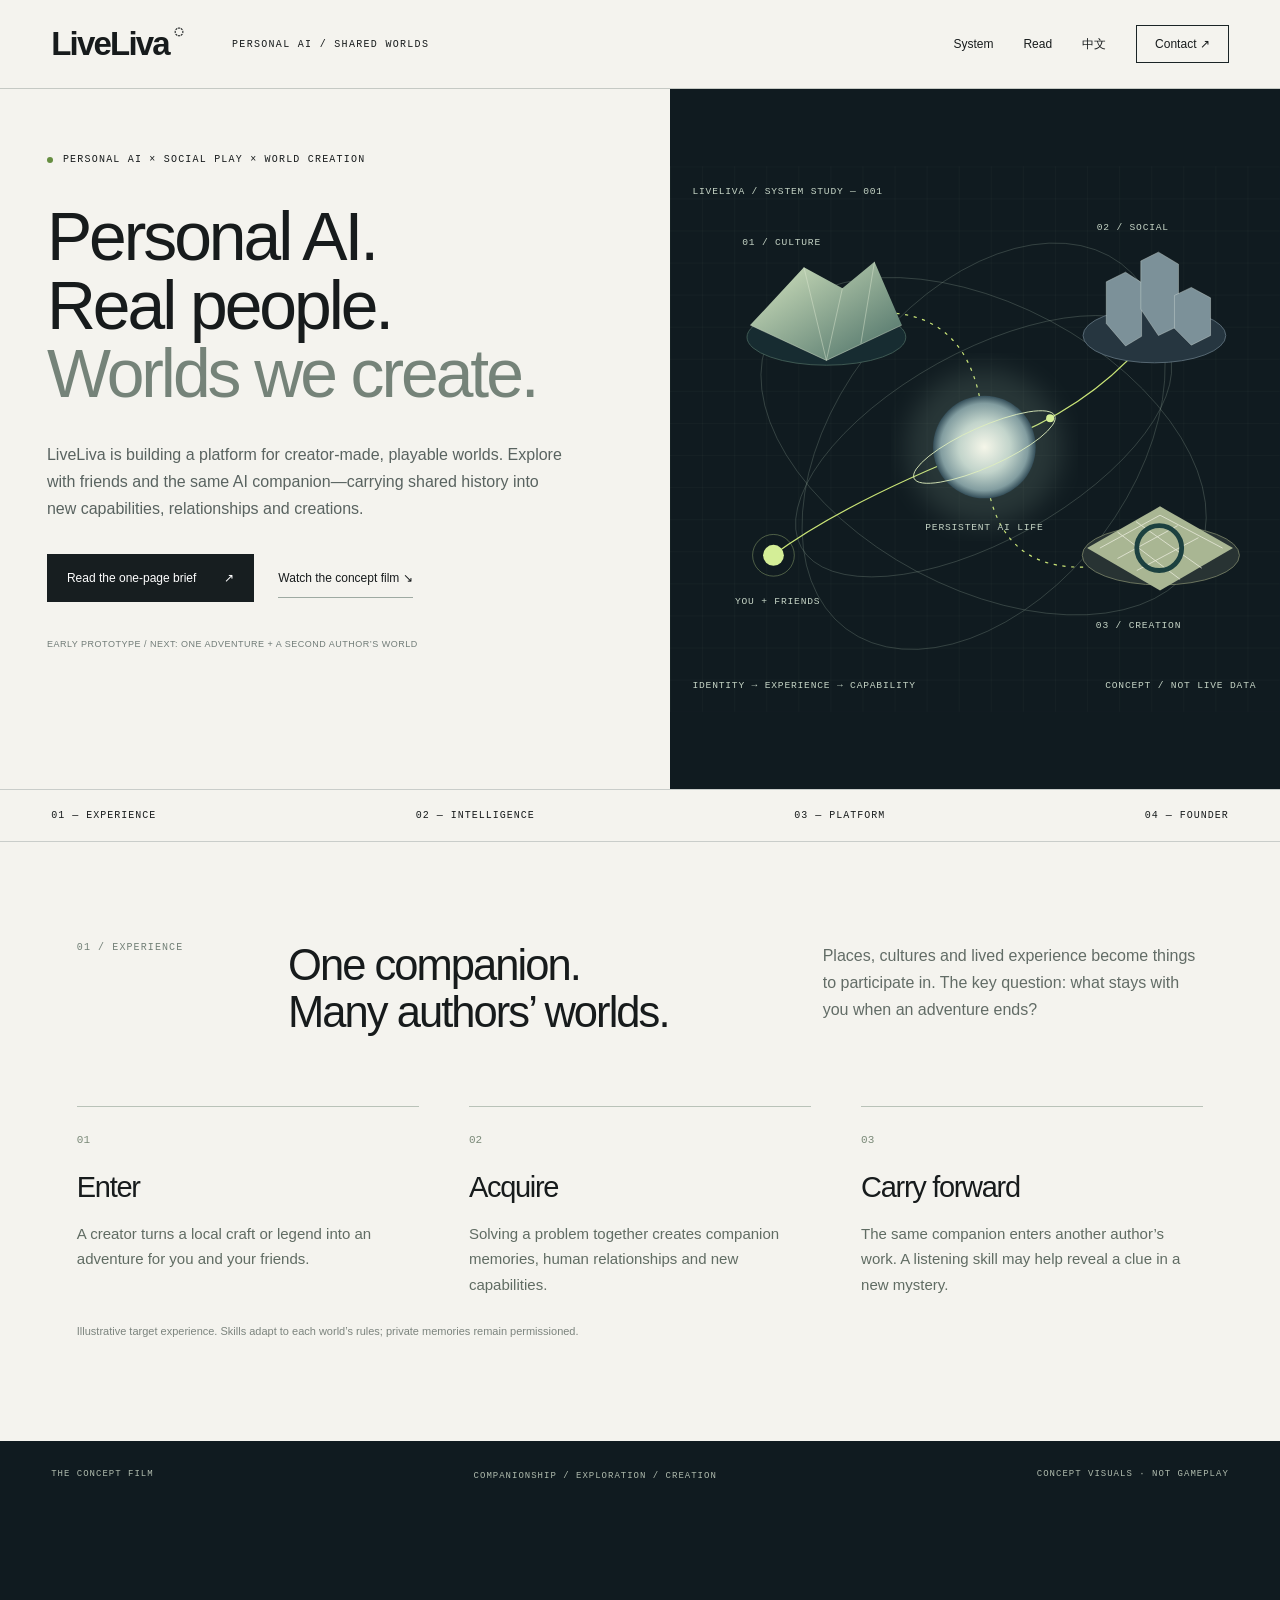
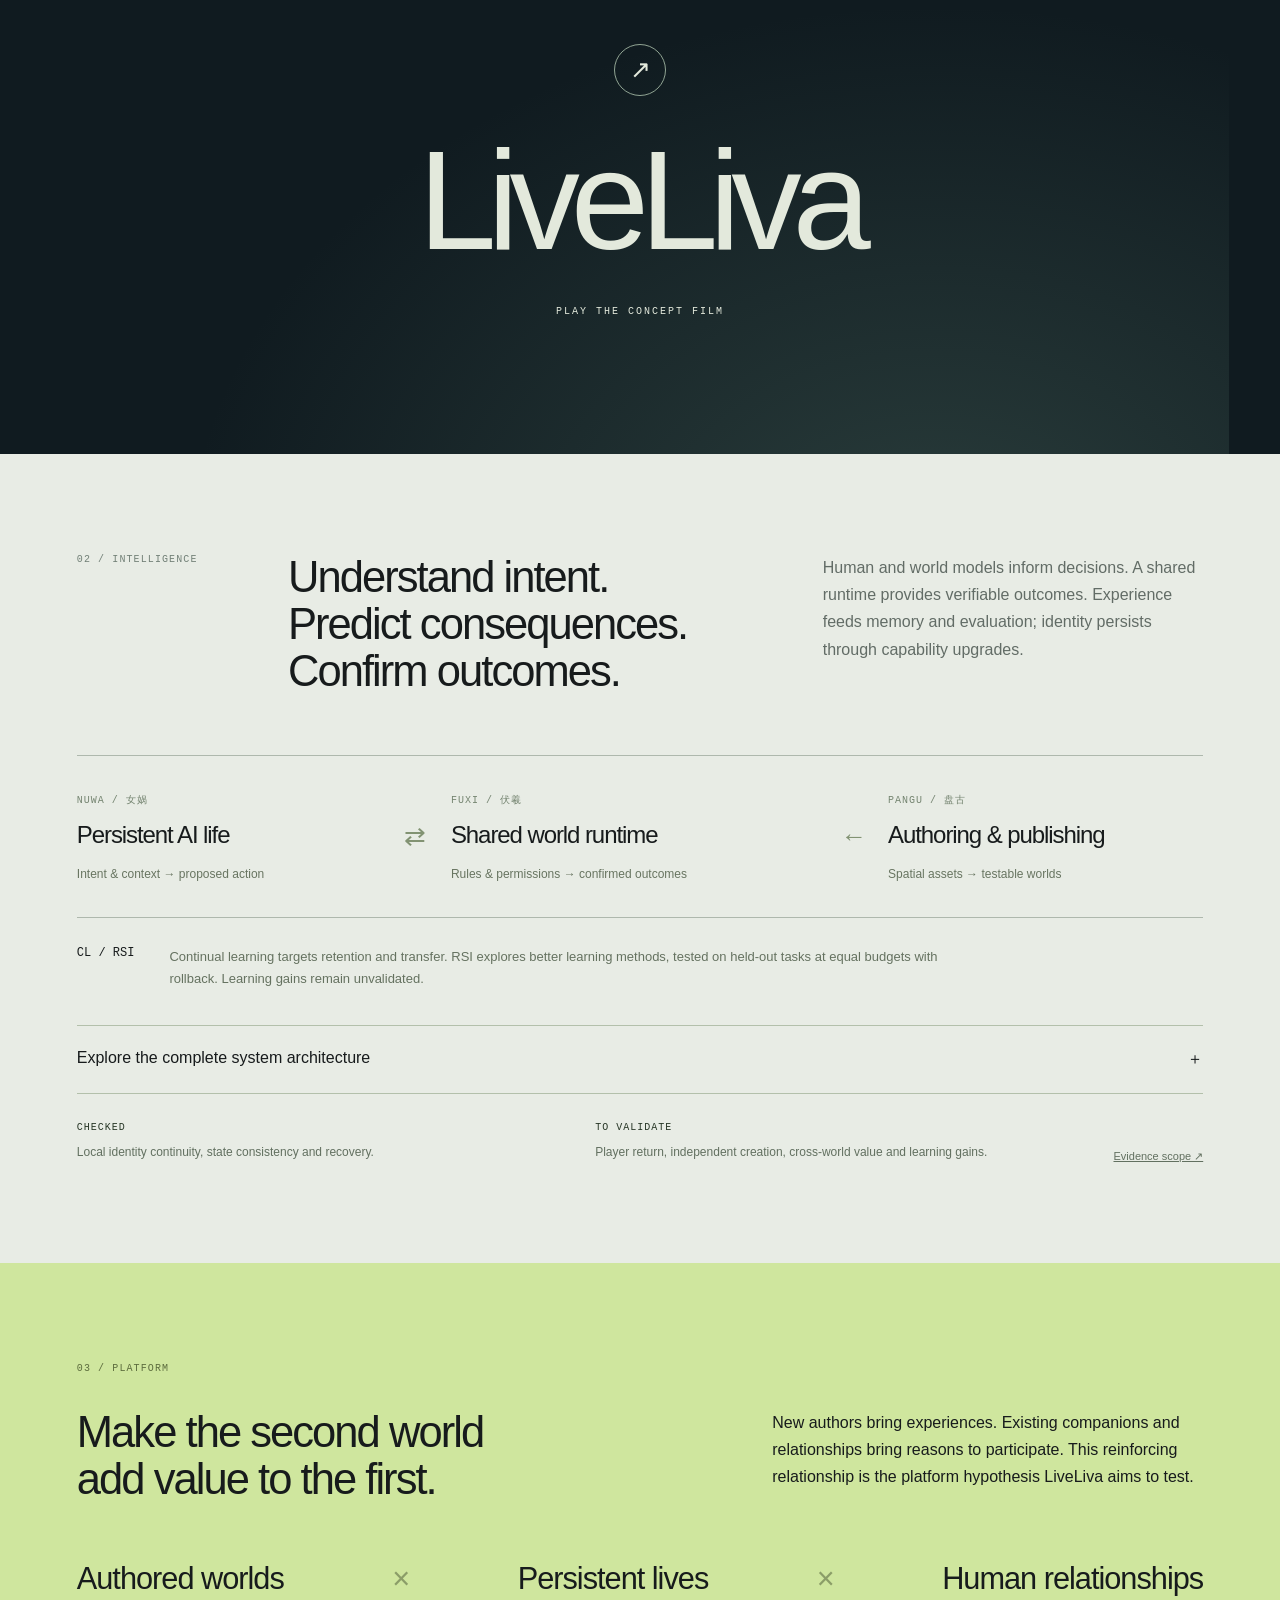
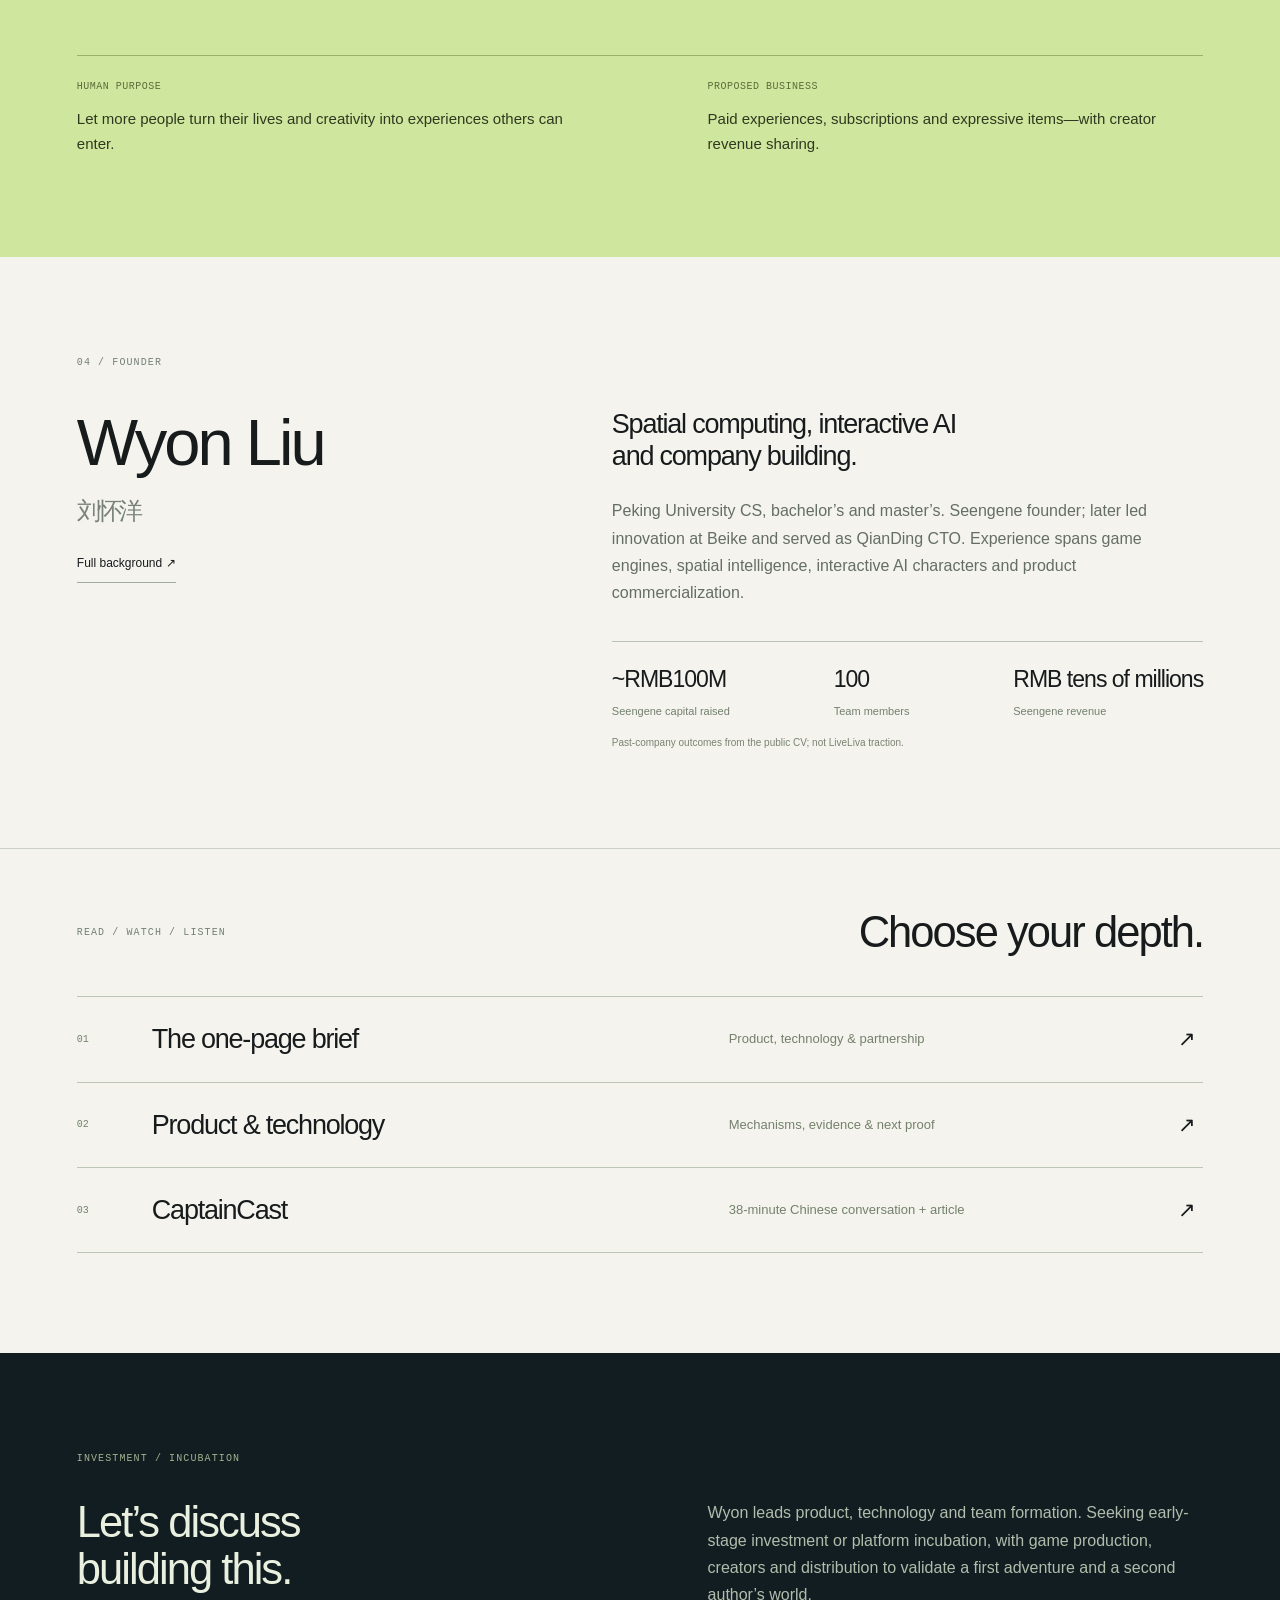
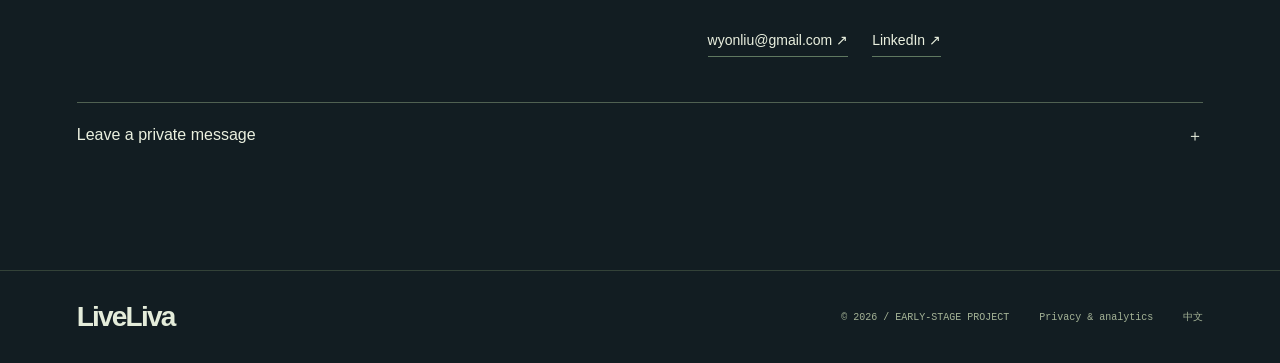
==== index.html @ 7c911f8c "Launch bilingual LiveLiva website with private contact and analytics integration" ====
<!doctype html><html lang="en"><head><meta charset="utf-8"><meta name="viewport" content="width=device-width,initial-scale=1"><meta name="theme-color" content="#102924"><title>LiveLiva — Personal AI. Shared worlds.</title><meta name="description" content="LiveLiva is building a platform where places, cultures and everyday lives become creator-made worlds. Explore with real friends and an AI companion that grows through shared experience."><meta property="og:title" content="LiveLiva — A world to enter. A life to carry forward."><meta property="og:description" content="LiveLiva is building a platform where places, cultures and everyday lives become creator-made worlds. Explore with real friends and an AI companion that grows through shared experience."><meta property="og:image" content="https://wyonliu.github.io/LiveLiva/assets/lives.png"><meta property="og:url" content="https://wyonliu.github.io/LiveLiva/"><meta property="og:type" content="website"><meta name="twitter:card" content="summary_large_image"><link rel="icon" href="assets/favicon.svg"><link rel="stylesheet" href="style.css"><link rel="alternate" hreflang="en" href="https://wyonliu.github.io/LiveLiva/"><link rel="alternate" hreflang="zh-CN" href="https://wyonliu.github.io/LiveLiva/zh.html"><link rel="stylesheet" href="editorial.css"></head><body class="edition en"><a class="skip" href="#product">Skip to content</a><header class="masthead"><a href="index.html" class="mark">LiveLiva<span>◌</span></a><span class="navdescriptor">PERSONAL AI / SHARED WORLDS</span><nav><a href="#system">System</a><a href="#resources">Read</a><a href="zh.html">中文</a><a class="contact-nav" href="#connect">Contact ↗</a></nav></header><main>
<section class="opening" id="product"><div class="opening-copy"><div class="overline"><span class="status-dot"></span>PERSONAL AI × SOCIAL PLAY × WORLD CREATION</div><h1>Personal AI.<br>Real people.<br><em>Worlds we create.</em></h1><p class="opening-description">LiveLiva is building a platform for creator-made, playable worlds. Explore with friends and the same AI companion—carrying shared history into new capabilities, relationships and creations.</p><div class="opening-actions"><a class="action dark" href="brief/LiveLiva_One_Page_EN.html">Read the one-page brief <span>↗</span></a><a class="plain" href="#film">Watch the concept film <span>↘</span></a></div><p class="stage">EARLY PROTOTYPE / NEXT: ONE ADVENTURE + A SECOND AUTHOR’S WORLD</p></div><div class="system-art"><svg viewBox="0 0 760 680" xmlns="http://www.w3.org/2000/svg" aria-labelledby="scene-title" role="img"><title id="scene-title">Concept: one persistent AI life across authored worlds</title><defs><radialGradient id="planet"><stop stop-color="#f5f6e9"/><stop offset=".5" stop-color="#c2d4cb"/><stop offset=".85" stop-color="#829da0"/><stop offset="1" stop-color="#344e59"/></radialGradient><linearGradient id="terrain" x2="1" y2="1"><stop stop-color="#d7e7c2"/><stop offset="1" stop-color="#476c64"/></linearGradient><pattern id="grid" width="40" height="40" patternUnits="userSpaceOnUse"><path d="M40 0H0V40" fill="none" stroke="#728a7b" stroke-opacity=".12"/></pattern><filter id="glow"><feGaussianBlur stdDeviation="16"/></filter></defs><rect width="760" height="680" fill="#101b20"/><rect width="760" height="680" fill="url(#grid)"/><g fill="none" stroke="#889a8d" stroke-opacity=".35"><ellipse cx="391" cy="349" rx="260" ry="118" transform="rotate(-29 391 349)"/><ellipse cx="391" cy="349" rx="300" ry="177" transform="rotate(28 391 349)"/><ellipse cx="391" cy="349" rx="185" ry="285" transform="rotate(37 391 349)"/></g><g stroke="#c9e476" fill="none" stroke-width="1.5"><path stroke-dasharray="4 7" d="M195 192Q390 142 392 350T620 477"/><path d="M127 486Q217 419 392 350Q530 302 606 201"/></g><g class="world world-a"><ellipse cx="195" cy="213" rx="99" ry="35" fill="#172c31" stroke="#49665d"/><path d="M100 198L167 126 215 152 255 119 289 198 195 242Z" fill="url(#terrain)"/><path d="M100 198L195 242 289 198M167 126L195 242 215 152M255 119L238 221" fill="none" stroke="#e1ead3" stroke-opacity=".55"/><text x="90" y="98">01 / CULTURE</text></g><g class="world world-b"><ellipse cx="604" cy="211" rx="89" ry="34" fill="#263640" stroke="#657782"/><g fill="#7c9199" stroke="#d3dfd9" stroke-width=".5"><path d="M544 196V144L568 132 588 145V212L568 224Z"/><path d="M587 178V118L609 107 634 122V199L609 211Z"/><path d="M629 202V161L650 151 674 164V211L650 223Z"/></g><text x="532" y="80">02 / SOCIAL</text></g><g class="world world-c"><ellipse cx="612" cy="485" rx="98" ry="37" fill="#283333" stroke="#7c856a"/><path d="M520 476L611 424 702 476 611 529Z" fill="#a9b693"/><path d="M536 476L611 435 689 476M558 489L633 448M582 504L659 463M558 456L636 515M581 443L663 501" fill="none" stroke="#e9eadb"/><circle cx="610" cy="476" r="28" fill="none" stroke="#1c4140" stroke-width="6"/><text x="531" y="576">03 / CREATION</text></g><g><circle cx="392" cy="350" r="97" fill="#badbc4" opacity=".14" filter="url(#glow)"/><circle cx="392" cy="350" r="64" fill="url(#planet)"/><ellipse cx="392" cy="350" rx="96" ry="25" transform="rotate(-24 392 350)" fill="none" stroke="#dfefbd"/><circle cx="474" cy="314" r="5" fill="#d4ee97"/><circle cx="129" cy="485" r="13" fill="#d4ee97"/><circle cx="129" cy="485" r="26" fill="none" stroke="#d4ee97" stroke-opacity=".4"/><text x="392" y="454" text-anchor="middle" fill="#f1f0e8">PERSISTENT AI LIFE</text><text x="81" y="546">YOU + FRIENDS</text></g><g fill="#9eaea7" font-family="monospace" font-size="10"><text x="28" y="35">LIVELIVA / SYSTEM STUDY — 001</text><text x="28" y="650">IDENTITY → EXPERIENCE → CAPABILITY</text><text x="731" y="650" text-anchor="end">CONCEPT / NOT LIVE DATA</text></g></svg></div></section>
<div class="index-strip"><span>01 — EXPERIENCE</span><span>02 — INTELLIGENCE</span><span>03 — PLATFORM</span><span>04 — FOUNDER</span></div>
<section class="experience-section section-new"><div class="section-top"><span class="section-id">01 / EXPERIENCE</span><h2>One companion.<br>Many authors’ worlds.</h2><p>Places, cultures and lived experience become things to participate in. The key question: what stays with you when an adventure ends?</p></div><div class="experience-track"><article><b>01</b><h3>Enter</h3><p>A creator turns a local craft or legend into an adventure for you and your friends.</p></article><article><b>02</b><h3>Acquire</h3><p>Solving a problem together creates companion memories, human relationships and new capabilities.</p></article><article><b>03</b><h3>Carry forward</h3><p>The same companion enters another author’s work. A listening skill may help reveal a clue in a new mystery.</p></article></div><p class="caption-note">Illustrative target experience. Skills adapt to each world’s rules; private memories remain permissioned.</p></section>
<section class="film-new" id="film"><div class="film-head"><span>THE CONCEPT FILM</span><p>COMPANIONSHIP / EXPLORATION / CREATION</p><span>CONCEPT VISUALS · NOT GAMEPLAY</span></div><div class="film-player"><video controls playsinline preload="none" aria-label="LiveLiva concept film"><source src="https://wyonliu.github.io/CaptainCast/liveliva/assets/video/liveliva-concept-v7-web.mp4" type="video/mp4"></video><button class="film-launch" type="button"><span class="play-icon">↗</span><strong>LiveLiva</strong><span>PLAY THE CONCEPT FILM</span></button></div></section>
<section class="section-new system-section" id="system"><div class="section-top"><span class="section-id">02 / INTELLIGENCE</span><h2>Understand intent.<br>Predict consequences.<br>Confirm outcomes.</h2><p>Human and world models inform decisions. A shared runtime provides verifiable outcomes. Experience feeds memory and evaluation; identity persists through capability upgrades.</p></div><div class="mechanism"><div><span>NUWA / 女娲</span><h3>Persistent AI life</h3><p>Intent & context → proposed action</p></div><i>⇄</i><div><span>FUXI / 伏羲</span><h3>Shared world runtime</h3><p>Rules & permissions → confirmed outcomes</p></div><i>←</i><div><span>PANGU / 盘古</span><h3>Authoring & publishing</h3><p>Spatial assets → testable worlds</p></div></div><div class="research-line"><strong>CL / RSI</strong><p>Continual learning targets retention and transfer. RSI explores better learning methods, tested on held-out tasks at equal budgets with rollback. Learning gains remain unvalidated.</p></div><details class="figure-details"><summary>Explore the complete system architecture <span>＋</span></summary><a href="brief/LiveLiva_Architecture_EN.svg"><img loading="lazy" width="1200" height="780" src="brief/LiveLiva_Architecture_EN.svg" alt="People, persistent AI lives, shared worlds and creators"/></a></details><div class="evidence-bar"><p><b>CHECKED</b>Local identity continuity, state consistency and recovery.</p><p><b>TO VALIDATE</b>Player return, independent creation, cross-world value and learning gains.</p><a href="product.html#evidence">Evidence scope ↗</a></div></section>
<section class="platform-new section-new"><span class="section-id">03 / PLATFORM</span><div class="platform-heading"><h2>Make the second world<br>add value to the first.</h2><p>New authors bring experiences. Existing companions and relationships bring reasons to participate. This reinforcing relationship is the platform hypothesis LiveLiva aims to test.</p></div><div class="platform-equation"><span>Authored worlds</span><b>×</b><span>Persistent lives</span><b>×</b><span>Human relationships</span></div><div class="platform-bottom"><p>HUMAN PURPOSE<strong>Let more people turn their lives and creativity into experiences others can enter.</strong></p><p>PROPOSED BUSINESS<strong>Paid experiences, subscriptions and expressive items—with creator revenue sharing.</strong></p></div></section>
<section class="section-new founder-new" id="founder"><span class="section-id">04 / FOUNDER</span><div class="founder-layout"><div><h2>Wyon Liu<span>刘怀洋</span></h2><a href="https://wyonliu.github.io/cv/" class="plain">Full background ↗</a></div><div><h3>Spatial computing, interactive AI<br>and company building.</h3><p>Peking University CS, bachelor’s and master’s. Seengene founder; later led innovation at Beike and served as QianDing CTO. Experience spans game engines, spatial intelligence, interactive AI characters and product commercialization.</p><div class="founder-numbers"><div><b>~RMB100M</b><span>Seengene capital raised</span></div><div><b>100</b><span>Team members</span></div><div><b>RMB tens of millions</b><span>Seengene revenue</span></div></div><small>Past-company outcomes from the public CV; not LiveLiva traction.</small></div></div></section>
<section class="resources-new section-new" id="resources"><div class="resource-title"><span class="section-id">READ / WATCH / LISTEN</span><h2>Choose your depth.</h2></div><a class="resource-line" href="brief/LiveLiva_One_Page_EN.html"><span>01</span><h3>The one-page brief</h3><p>Product, technology & partnership</p><b>↗</b></a><a class="resource-line" href="product.html"><span>02</span><h3>Product & technology</h3><p>Mechanisms, evidence & next proof</p><b>↗</b></a><a class="resource-line" href="https://wyonliu.github.io/CaptainCast/liveliva/"><span>03</span><h3>CaptainCast</h3><p>38-minute Chinese conversation + article</p><b>↗</b></a></section>
<section class="connect-new section-new" id="connect"><span class="section-id">INVESTMENT / INCUBATION</span><div class="connect-top"><h2>Let’s discuss<br>building this.</h2><div><p>Wyon leads product, technology and team formation. Seeking early-stage investment or platform incubation, with game production, creators and distribution to validate a first adventure and a second author’s world.</p><a href="mailto:wyonliu@gmail.com">wyonliu@gmail.com ↗</a><a href="https://www.linkedin.com/in/wyonliu/">LinkedIn ↗</a></div></div><details class="contact-details"><summary>Leave a private message <span>＋</span></summary><form id="contact-form" class="contact-form"><div class="form-intro"><h3>Start a private conversation</h3><p>Sent only to the project lead. Never displayed publicly.</p></div><div class="form-grid"><label>Name (optional)<input name="name" maxlength="80" autocomplete="name"></label><label>Email<input name="email" type="email" required maxlength="254" autocomplete="email"></label><label class="form-wide">I’m interested in<select name="interest"><option value="investor">Early-stage investment</option><option value="incubation">Platform incubation</option><option value="creator">World creation</option><option value="other">Something else</option></select></label><label class="form-wide">Message<textarea name="message" required minlength="10" maxlength="3000" rows="5" placeholder="What would you like to build together? 10–3,000 characters."></textarea></label></div><div class="form-trap" aria-hidden="true"><label>Website<input name="website" tabindex="-1" autocomplete="off"></label></div><label class="consent"><input type="checkbox" name="consent" required><span>I agree to share these details with the project lead to respond to this conversation. <a href="privacy.html">Privacy notice ↗</a></span></label><div class="form-submit"><button class="button light" type="submit" disabled>Send private message ↗</button><p id="contact-status" role="status" aria-live="polite">Messaging is not enabled yet. Please use the email link above.</p></div></form></details></section></main><footer class="footer-new"><a class="mark" href="index.html">LiveLiva</a><span>© 2026 / EARLY-STAGE PROJECT</span><a href="privacy.html">Privacy & analytics</a><a href="zh.html">中文</a></footer><script src="config.js"></script><script src="site.js" defer></script><script src="editorial.js" defer></script></body></html>
---- style.css ----
:root{--ink:#173c34;--muted:#5c7167;--paper:#f7f7ee;--line:#d4ddd0;--dark:#102924;--accent:#d8edab}*{box-sizing:border-box}html{scroll-behavior:smooth;scroll-padding-top:88px}body{margin:0;background:var(--paper);color:var(--ink);font-family:Arial,"PingFang SC","Microsoft YaHei",sans-serif}a{color:inherit;text-decoration:none}a:hover{text-decoration:none}a:focus-visible,video:focus-visible{outline:3px solid #799e47;outline-offset:5px}p{line-height:1.65;margin:0}h1,h2,h3{font-weight:500;margin:0;letter-spacing:-.04em}h1{font-size:clamp(48px,5.7vw,88px);line-height:1.02}h2{font-size:clamp(34px,3.8vw,58px);line-height:1.08}h3{font-size:25px;line-height:1.2}.zh h1{font-size:clamp(40px,5vw,72px);line-height:1.2;letter-spacing:-.035em}.zh h2{font-size:clamp(32px,3.5vw,52px);line-height:1.25}.nav{height:82px;padding:0 5%;display:flex;align-items:center;gap:30px;background:var(--paper);border-bottom:1px solid var(--line);position:relative;z-index:5}.wordmark{font-size:29px;font-weight:800;letter-spacing:-1.4px;white-space:nowrap}.brand-orbit{font-weight:400;margin-left:4px}.navlinks{display:flex;gap:28px;margin-left:auto;font-size:13px}.navlinks a:hover{color:#72943e}.lang{font-size:13px;padding:10px;border-left:1px solid var(--line)}.navcta{font-size:12px;border:1px solid #81988b;padding:12px 16px;border-radius:2px}.skip{position:fixed;top:-80px;left:20px;z-index:20;background:white;padding:15px}.skip:focus{top:10px}.hero{min-height:690px;height:calc(100svh - 82px);max-height:920px;position:relative;color:white;overflow:hidden}.heroimg{width:100%;height:100%;object-fit:cover;object-position:center;position:absolute}.heroshade{position:absolute;inset:0;background:linear-gradient(90deg,rgba(8,28,24,.88) 0%,rgba(8,28,24,.68) 38%,rgba(8,28,24,.04) 85%),linear-gradient(0deg,rgba(8,28,24,.55),transparent 30%)}.herocopy{position:relative;padding:8% 5% 100px;max-width:930px}.eyebrow{font-size:11px;letter-spacing:1.8px;font-weight:600;margin-bottom:30px;text-transform:uppercase}.hero .eyebrow{color:var(--accent)}.herointro{font-size:18px;max-width:570px;margin-top:28px;color:#edf1e4}.actions{display:flex;align-items:center;flex-wrap:wrap;gap:26px;margin-top:34px}.button{display:inline-block;background:var(--ink);color:white;padding:17px 24px;font-size:14px;border:1px solid transparent;transition:background .2s,transform .2s}.button:hover{transform:translateY(-2px);background:#2d5642}.button.light{background:var(--accent);color:var(--dark)}.button.light:hover{background:#e9f7cb}.textlink{font-size:14px;border-bottom:1px solid #9cae99;padding:10px 0}.herofoot{position:absolute;bottom:26px;left:5%;right:5%;display:flex;justify-content:space-between;font-size:10px;letter-spacing:1.5px;color:#e9eee3}.section{padding:100px 7%;scroll-margin-top:0}.split{display:grid;grid-template-columns:1.05fr 1fr;gap:8%;align-items:start}.lead{font-size:19px;line-height:1.65;color:var(--muted)}.journey{display:grid;grid-template-columns:repeat(3,1fr);gap:5%;margin-top:66px}.journey article{border-top:1px solid #aebfad;padding-top:20px;position:relative}.journey article:not(:last-child):after{content:'→';position:absolute;right:-10%;top:-17px;background:var(--paper);padding:5px;color:#789660}.number{display:block;font-family:Georgia,serif;font-style:italic;font-size:40px;color:#809966;margin-bottom:23px}.journey h3{margin-bottom:18px}.journey p,.techgrid p{font-size:16px;color:var(--muted)}.note{font-size:12px;color:#6b7d6c;margin-top:24px;line-height:1.6}.film{padding-top:40px}.film .split{align-items:center;margin-bottom:32px}.film .split p{color:var(--muted);font-size:16px;max-width:500px}.cinema{background:#0b1e19;box-shadow:0 20px 70px #1b352b14}.cinema video{display:block;width:100%;aspect-ratio:16/9;object-fit:contain}.caption{display:flex;justify-content:space-between;font-size:10px;letter-spacing:.8px;color:var(--muted);gap:20px;margin-top:14px}.intelligence{background:#edf1e7}.techgrid{display:grid;grid-template-columns:repeat(3,1fr);gap:5%;margin-top:48px}.smallindex{font-size:12px;color:#7c9860}.techgrid h3{margin:10px 0 15px}.architecture{margin:50px 0 0;background:#fbfcf8;padding:24px;border:1px solid var(--line)}.architecture img{display:block;width:100%}.architecture figcaption{border-top:1px solid var(--line);padding-top:18px;margin-top:14px;display:flex;justify-content:space-between;gap:30px;font-size:12px;line-height:1.5;color:var(--muted)}.architecture figcaption span{max-width:65%}.architecture figcaption a{text-decoration:underline}.platformloop{list-style:none;display:grid;grid-template-columns:repeat(4,1fr);padding:0;margin:54px 0 0;border-top:1px solid #b5c3af;border-bottom:1px solid #b5c3af}.platformloop li{padding:25px 20px 26px 0;font-size:17px;position:relative}.platformloop li+li{padding-left:26px;border-left:1px solid #b5c3af}.platformloop li span{display:block;color:#8aa265;font-size:12px;margin-bottom:15px}.human{background:var(--ink);color:var(--paper);padding-top:110px;padding-bottom:110px}.human .eyebrow{color:var(--accent)}.human .lead{color:#d3dfcf;align-self:center}.human h2{font-family:Georgia,'Songti SC',serif;font-weight:400;line-height:1.25}.foundername{font-size:23px;font-weight:600;margin-top:35px}.founder .note{margin-top:8px}.underlink{display:inline-block;border-bottom:1px solid #9aad90;padding-bottom:9px;margin-top:26px;font-size:14px}.metrics{display:grid;grid-template-columns:repeat(3,1fr);margin-top:55px;border-top:1px solid var(--line);border-bottom:1px solid var(--line);padding:27px 0}.metrics strong{font-size:30px;font-weight:500;letter-spacing:-1px;display:block}.metrics span{font-size:13px;color:var(--muted);display:block;margin-top:10px}.status{background:#e9eee4}.statusrows{margin-top:38px}.statusrows article{display:grid;grid-template-columns:1fr 2fr;gap:40px;border-top:1px solid #b8c8b6;padding:25px 0}.statusrows p{font-size:17px;color:var(--muted)}.librarygrid{display:grid;grid-template-columns:repeat(3,1fr);gap:25px;margin-top:43px}.resource{display:flex;flex-direction:column;padding:28px;border:1px solid var(--line);transition:background .2s}.resource:hover{background:#e9efdf}.resource .eyebrow{font-size:10px;margin-bottom:28px}.resource p{font-size:15px;margin:18px 0 30px;color:var(--muted)}.resourcecta{font-size:13px;margin-top:auto}.connect{background:var(--dark);color:var(--paper)}.connect .lead{color:#d4dfd1}.connect .eyebrow{color:var(--accent)}.subtle{font-size:14px;color:#a1b69f;margin-top:20px}footer{display:flex;align-items:center;justify-content:space-between;padding:28px 5%;background:#0b211b;color:#cfdfc9;font-size:11px}footer .wordmark{font-size:23px}.blueprint{max-width:1150px;margin:auto}.blueprint h1{font-size:58px;margin-bottom:30px}.blueprint section{margin:50px 0}.blueprint h2{font-size:30px;margin-bottom:20px}.blueprint section p{font-size:18px;color:var(--muted)}@media(min-width:1600px){.section{padding-left:max(7%,calc((100vw - 1440px)/2));padding-right:max(7%,calc((100vw - 1440px)/2))}}@media(max-width:1000px){.navlinks{gap:17px}.nav{gap:15px}.navcta{display:none}.lang{margin-left:auto}.hero{min-height:680px}.herocopy{padding-top:100px}.metrics strong{font-size:25px}.section{padding:75px 6%}.resource{padding:22px}}@media(max-width:650px){.nav{height:68px;padding:0 6%;gap:10px}.wordmark{font-size:26px}.navlinks{display:none}.hero{min-height:730px;max-height:none;height:calc(100svh - 68px)}.heroimg{object-position:63% center}.heroshade{background:linear-gradient(90deg,#081e18d9,#081e1870),linear-gradient(0deg,#081e18aa,transparent)}.herocopy{padding:85px 6% 95px}.hero h1{font-size:48px}.zh .hero h1{font-size:41px}.herointro{font-size:17px}.hero .eyebrow{font-size:9px;letter-spacing:1.2px}.actions{gap:19px}.herofoot span:last-child{display:none}.split{grid-template-columns:1fr;gap:27px}.section{padding:65px 6%}.eyebrow{margin-bottom:24px}.lead{font-size:17px}.journey,.techgrid,.librarygrid{grid-template-columns:1fr;gap:32px;margin-top:35px}.journey article:not(:last-child):after{display:none}.number{font-size:30px;margin-bottom:13px}.journey h3{margin-bottom:12px}.film{padding-top:10px}.caption{font-size:9px}.caption span:last-child{display:none}.architecture{padding:8px;margin-top:28px}.architecture figcaption{display:block;padding:14px 5px;font-size:11px}.architecture figcaption span{display:none}.platformloop{grid-template-columns:1fr 1fr;margin-top:32px}.platformloop li{font-size:15px;padding:18px!important}.platformloop li:nth-child(3){border-left:0;border-top:1px solid #b5c3af}.platformloop li:nth-child(4){border-top:1px solid #b5c3af}.metrics{grid-template-columns:1fr;gap:26px;margin-top:35px}.metrics strong{font-size:32px}.metrics span{margin-top:5px}.statusrows article{grid-template-columns:1fr;gap:15px}.statusrows p{font-size:16px}.resource{padding:25px}.resource .eyebrow{margin-bottom:17px}.resource p{margin-bottom:20px}footer{gap:20px;flex-wrap:wrap}.blueprint h1{font-size:40px}}@media(prefers-reduced-motion:reduce){html{scroll-behavior:auto}*{transition:none!important}}@media print{.nav,.hero,.film,footer{display:none}.section{padding:24px;background:white!important;color:#173c34!important}a{color:inherit}.split{gap:20px}h2{font-size:28px}}
.nowrap{display:inline-block;white-space:nowrap}.mobile-contact{display:none}@media(max-width:1000px){.mobile-contact{display:block;margin-left:auto;font-size:12px;padding:10px 0}.lang{margin-left:0}}@media(max-width:650px){.hero .nowrap{display:block}.zh .hero h1{font-size:38px}.herocopy{padding-top:65px}.nav{gap:20px}}
.hero-stage{font-size:12px;line-height:1.55;color:#d8edab;margin-top:19px;max-width:540px}.hero .actions{margin-top:24px}.evidence-summary{font-size:13px;color:var(--muted);line-height:1.7;margin-top:20px;max-width:980px}.evidence-summary a{text-decoration:underline;text-underline-offset:4px}.human{padding-top:75px;padding-bottom:75px}.human h2{font-size:clamp(32px,3.3vw,48px)}.contact-form{margin-top:58px;border-top:1px solid #456155;padding-top:35px;max-width:920px;margin-left:auto}.form-intro{margin-bottom:27px}.form-intro h3{font-size:27px}.form-intro p{font-size:14px;color:#b6c9b3;margin-top:10px}.form-grid{display:grid;grid-template-columns:1fr 1fr;gap:23px}.form-grid label{display:flex;flex-direction:column;gap:10px;font-size:13px;color:#d6e2ce}.form-wide{grid-column:1/-1}.contact-form input:not([type=checkbox]),.contact-form select,.contact-form textarea{width:100%;border:1px solid #5c7365;background:#17362c;color:#f2f5e9;border-radius:2px;padding:14px;font:inherit;font-size:16px;line-height:1.5}.contact-form textarea{resize:vertical;min-height:142px}.contact-form textarea::placeholder{color:#a7bca4}.contact-form input:focus-visible,.contact-form select:focus-visible,.contact-form textarea:focus-visible,button:focus-visible{outline:2px solid var(--accent);outline-offset:3px}.consent{display:flex;align-items:flex-start;gap:11px;font-size:13px;line-height:1.65;color:#c9d8c1;margin-top:22px}.consent input,.privacy-toggle input{accent-color:#789751;width:17px;height:17px;flex-shrink:0;margin:3px 0 0}.consent a{text-decoration:underline;text-underline-offset:3px}.form-submit{display:flex;align-items:center;gap:24px;margin-top:25px}.form-submit button{cursor:pointer;font-family:inherit;flex-shrink:0}.form-submit button:disabled{opacity:.55;cursor:default;transform:none}.form-submit p{font-size:13px;color:#cfdec5}.form-trap{position:absolute;width:1px;height:1px;overflow:hidden;clip-path:inset(50%);white-space:nowrap}.privacy-toggle{display:flex;align-items:flex-start;gap:12px;margin-top:28px;line-height:1.5;font-size:17px}@media(max-width:650px){.hero-stage{font-size:11px}.hero{min-height:760px}.contact-form{margin-top:40px}.form-grid{grid-template-columns:1fr;gap:20px}.form-submit{flex-direction:column;align-items:flex-start;gap:15px}.form-submit button{width:100%}.human{padding-top:55px;padding-bottom:55px}.blueprint .nav{gap:15px}}
---- editorial.css ----
:root{--paper:#f4f3ee;--ink:#171b1c;--muted:#606666;--line:#c9cdca;--accent:#d3ed85}.edition{background:var(--paper);color:var(--ink);font-family:Arial,'PingFang SC',sans-serif}.edition p{line-height:1.7}.edition h1,.edition h2,.edition h3{font-weight:500;letter-spacing:-.045em}.masthead{display:flex;align-items:center;gap:50px;padding:25px 4%;border-bottom:1px solid #c5c9c4}.mark{font-size:33px;font-weight:800;letter-spacing:-1.8px}.mark span{font-size:11px;vertical-align:top;margin-left:5px}.navdescriptor{font:10px monospace;letter-spacing:1.3px}.masthead nav{display:flex;gap:30px;align-items:center;margin-left:auto;font-size:12px}.contact-nav{border:1px solid #1a2426;padding:11px 18px}.opening{display:grid;grid-template-columns:1.1fr 1fr;min-height:700px;align-items:stretch}.opening-copy{padding:65px 7% 30px}.overline{font:10px monospace;letter-spacing:1.2px;display:flex;gap:10px;align-items:center;margin-bottom:38px}.status-dot{width:6px;height:6px;background:#668e41;border-radius:50%}.edition h1{font-size:clamp(50px,5.3vw,82px);line-height:1.01}.edition.zh h1{font-size:clamp(40px,4.1vw,64px);line-height:1.14}.edition h1 em{font-style:normal;color:#758379}.opening-description{font-size:16px;max-width:525px;margin-top:32px;color:#596360}.opening-actions{display:flex;gap:24px;align-items:center;margin-top:32px}.action{padding:17px 20px;background:#171e20;color:#fff;font-size:12px;display:inline-flex;gap:28px;align-items:center}.plain{font-size:12px;border-bottom:1px solid #9eaaa2;padding:12px 0;display:inline-block}.stage{font-size:9px;letter-spacing:.5px;margin-top:35px;color:#717c78}.system-art{background:#101b20;display:flex;align-items:center;overflow:hidden}.system-art svg{display:block;width:100%;min-height:100%}.system-art svg text{font:12px monospace;letter-spacing:1px;fill:#c5d4c5}.index-strip{display:flex;justify-content:space-between;border-top:1px solid var(--line);border-bottom:1px solid var(--line);padding:20px 4%;font:10px monospace;letter-spacing:1px}.section-new{padding:100px 6%}.section-top{display:grid;grid-template-columns:.45fr 1.3fr 1fr;gap:40px;align-items:start}.section-id{font:10px monospace;letter-spacing:1.1px;color:#728077;display:block}.edition h2{font-size:clamp(32px,3.4vw,52px);line-height:1.08}.edition.zh h2{font-size:clamp(30px,3.1vw,46px);line-height:1.25}.section-top>p{font-size:16px;color:#626c66}.experience-track{display:grid;grid-template-columns:repeat(3,1fr);gap:50px;margin:70px 0 25px}.experience-track article{border-top:1px solid #b9c2b8;padding-top:22px}.experience-track b{font:11px monospace;color:#7b8a79}.experience-track h3{font-size:29px;margin:23px 0 16px}.experience-track p{font-size:15px;color:#606c63;max-width:335px}.caption-note{font-size:11px;color:#7c847e}.film-new{background:#101b20;color:#eef1e6;padding:28px 4% 0}.film-head{display:flex;justify-content:space-between;gap:25px;font:9px monospace;letter-spacing:1px;padding-bottom:22px;color:#afbbad}.film-player{position:relative;aspect-ratio:2.15;max-height:720px;background:#111c21;overflow:hidden}.film-player video{height:100%;width:100%;display:block;object-fit:contain}.film-launch{position:absolute;inset:0;width:100%;border:0;color:#e3e9dc;background:radial-gradient(ellipse at 75% 120%,#54756960,transparent 60%),#101b20;cursor:pointer;display:flex;justify-content:center;align-items:center;flex-direction:column;gap:24px}.film-launch strong{font-size:clamp(70px,11vw,170px);font-weight:500;letter-spacing:-.065em}.film-launch span:last-child{font:10px monospace;letter-spacing:2px}.play-icon{height:52px;width:52px;border:1px solid #90a493;border-radius:50%;display:grid;place-items:center;font-size:25px}.film-launch[hidden]{display:none}.system-section{background:#e8ece5}.mechanism{display:grid;grid-template-columns:1fr 35px 1.2fr 35px 1fr;align-items:center;border-top:1px solid #aeb8ad;border-bottom:1px solid #aeb8ad;margin-top:60px;padding:33px 0;gap:12px}.mechanism span{font:10px monospace;letter-spacing:1px;color:#748470}.mechanism h3{font-size:24px;margin:14px 0}.mechanism p{font-size:12px;color:#687561}.mechanism i{font-size:26px;color:#829373;font-style:normal}.research-line{display:flex;gap:35px;max-width:910px;margin:28px 0}.research-line strong{font:12px monospace;white-space:nowrap}.research-line p{font-size:13px;color:#657260}.figure-details{border-top:1px solid #b3c0ab;border-bottom:1px solid #b3c0ab;margin-top:35px}.figure-details summary,.contact-details summary{cursor:pointer;display:flex;justify-content:space-between;padding:23px 0;font-size:16px;list-style:none}.figure-details summary::-webkit-details-marker,.contact-details summary::-webkit-details-marker{display:none}.figure-details img{width:100%;display:block;margin-bottom:25px}.evidence-bar{display:grid;grid-template-columns:1fr 1fr auto;gap:25px;margin-top:28px;font-size:12px;color:#627060}.evidence-bar b{display:block;font:10px monospace;letter-spacing:1px;color:#263525;margin-bottom:9px}.evidence-bar a{align-self:end;font-size:11px;text-decoration:underline}.platform-new{background:#cfe69e}.platform-new .section-id{color:#5c6c3d}.platform-heading{display:grid;grid-template-columns:1.3fr 1fr;gap:12%;margin-top:35px}.platform-heading p{max-width:470px;font-size:16px}.platform-equation{display:flex;justify-content:space-between;align-items:center;gap:20px;font-size:clamp(20px,2.4vw,35px);letter-spacing:-1px;padding:58px 0;border-bottom:1px solid #9bb06a}.platform-equation b{font-weight:400;color:#8b9d68}.platform-bottom{display:grid;grid-template-columns:1fr 1fr;gap:12%;margin-top:25px}.platform-bottom p{font:10px monospace;letter-spacing:.5px;color:#5b6c3a}.platform-bottom strong{display:block;font:15px/1.7 Arial,'PingFang SC',sans-serif;letter-spacing:0;font-weight:400;color:#2e391f;margin-top:14px}.founder-layout{display:grid;grid-template-columns:1fr 1.4fr;gap:10%;margin-top:40px}.founder-layout h2{font-size:65px}.founder-layout h2 span{font-size:24px;display:block;color:#798279;margin:20px 0}.founder-layout h3{font-size:27px;line-height:1.2;margin-bottom:25px}.founder-layout p{font-size:16px;color:#646e65}.founder-numbers{display:flex;justify-content:space-between;gap:18px;border-top:1px solid #b9c3b6;margin-top:35px;padding-top:24px}.founder-numbers b{font-size:clamp(19px,1.8vw,28px);font-weight:500;display:block;letter-spacing:-1px}.founder-numbers span{font-size:11px;color:#73806e;display:block;margin-top:12px}.founder-layout small{font-size:10px;color:#798371;display:block;margin-top:20px}.resources-new{border-top:1px solid #cbd1c5;padding-top:60px}.resource-title{display:flex;justify-content:space-between;align-items:center;margin-bottom:40px}.resource-line{display:grid;grid-template-columns:50px 1.3fr 1fr 25px;align-items:center;border-top:1px solid #bdc6b6;padding:26px 0;gap:25px;transition:padding .2s}.resource-line:last-child{border-bottom:1px solid #bdc6b6}.resource-line:hover{padding-left:12px}.resource-line>span{font:10px monospace;color:#71836a}.resource-line h3{font-size:27px}.resource-line p{font-size:13px;color:#74816c}.resource-line>b{font-size:21px;font-weight:400}.connect-new{background:#121d22;color:#eaf0df}.connect-new .section-id{color:#a3b18e}.connect-top{display:grid;grid-template-columns:1fr 1fr;gap:12%;margin-top:35px}.connect-top p{font-size:16px;color:#b1bdac}.connect-top a{font-size:14px;display:inline-block;margin:24px 24px 0 0;border-bottom:1px solid #5f7860;padding-bottom:8px}.contact-details{border-top:1px solid #506152;margin-top:45px}.edition #contact-form{margin:10px 0 0;max-width:900px}.edition .contact-form{margin:10px 0 0;max-width:900px}.edition input,.edition textarea,.edition select{border-radius:0}.footer-new{background:#121d22;border-top:1px solid #334238;color:#a5b497;display:flex;gap:30px;align-items:center;padding:30px 6%;font:10px monospace}.footer-new .mark{font-family:Arial;color:#e4ecda;margin-right:auto;font-size:28px}@media(min-width:1800px){.opening-copy{padding-left:12%}.section-new{padding-left:10%;padding-right:10%}}@media(max-width:1000px){.navdescriptor{display:none}.masthead{gap:20px}.opening{grid-template-columns:1fr 1fr;min-height:600px}.opening-copy{padding:50px 7%}.edition h1{font-size:52px}.edition.zh h1{font-size:42px}.opening-actions{align-items:flex-start;flex-direction:column;gap:10px}.section-top{grid-template-columns:1fr 1.1fr}.section-top>.section-id{grid-column:1/-1}.section-new{padding:75px 6%}.mechanism h3{font-size:20px}.founder-layout{gap:6%}.founder-numbers{flex-wrap:wrap}.system-art svg{width:130%;max-width:none;margin-left:-15%}}@media(max-width:650px){.masthead{padding:20px 6%}.mark{font-size:27px}.masthead nav{gap:16px;font-size:11px}.masthead nav>a:first-child,.masthead nav>a:nth-child(2){display:none}.contact-nav{padding:9px 12px}.opening{display:flex;flex-direction:column}.opening-copy{padding:42px 6% 30px}.overline{font-size:8px;margin-bottom:28px}.edition h1{font-size:55px}.edition.zh h1{font-size:40px}.opening-description{font-size:15px;margin-top:25px}.opening-actions{flex-direction:row;align-items:center;gap:20px}.action{font-size:11px;padding:15px;gap:20px}.plain{font-size:11px}.stage{font-size:8px;line-height:1.7!important;margin-top:25px}.system-art{max-height:none}.system-art svg{width:100%;margin:0;min-height:0}.index-strip{gap:20px;padding:18px 6%;flex-wrap:wrap;font-size:8px}.section-new{padding:58px 6%}.section-top{grid-template-columns:1fr;gap:25px}.edition h2,.edition.zh h2{font-size:34px}.section-top p{font-size:15px}.experience-track{grid-template-columns:1fr;gap:28px;margin-top:38px}.experience-track article{display:grid;grid-template-columns:35px 1fr;gap:12px;padding-top:18px}.experience-track h3{margin:0;font-size:25px}.experience-track p{grid-column:2;font-size:14px}.experience-track b{padding-top:5px}.film-head{font-size:7px;padding-bottom:18px}.film-head p{display:none}.film-player{aspect-ratio:1.4}.film-launch strong{font-size:75px}.film-launch{gap:18px}.play-icon{height:38px;width:38px;font-size:18px}.mechanism{grid-template-columns:1fr;margin-top:35px;gap:15px;padding:25px 0}.mechanism i{font-size:18px}.mechanism h3{font-size:23px}.research-line{gap:20px}.research-line p{font-size:12px}.evidence-bar{grid-template-columns:1fr;gap:18px}.figure-details summary{font-size:14px}.platform-heading{grid-template-columns:1fr;gap:25px}.platform-heading p{font-size:15px}.platform-equation{font-size:18px;gap:10px;padding:32px 0;letter-spacing:-.6px}.platform-bottom{grid-template-columns:1fr;gap:25px}.founder-layout{grid-template-columns:1fr;gap:35px}.founder-layout h2{font-size:48px}.founder-layout h3{font-size:23px}.founder-layout p{font-size:15px}.founder-numbers b{font-size:21px}.resource-title{display:block}.resource-title h2{margin-top:25px}.resource-line{grid-template-columns:25px 1fr 20px;gap:15px;padding:24px 0}.resource-line h3{font-size:24px}.resource-line p{grid-column:2;font-size:12px}.resource-line b{grid-column:3;grid-row:1/3}.connect-top{grid-template-columns:1fr;gap:26px}.connect-top p{font-size:15px}.footer-new{flex-wrap:wrap;gap:20px}.footer-new .mark{width:100%}.film-launch span:last-child{font-size:8px}}@media(prefers-reduced-motion:reduce){*{scroll-behavior:auto!important;transition:none!important}}
@media(max-width:650px){.mechanism i{font-size:0}.mechanism i::after{content:'↕';font-size:24px}.mechanism i:last-of-type::after{content:'↑'}}
.figure-details img{height:auto}
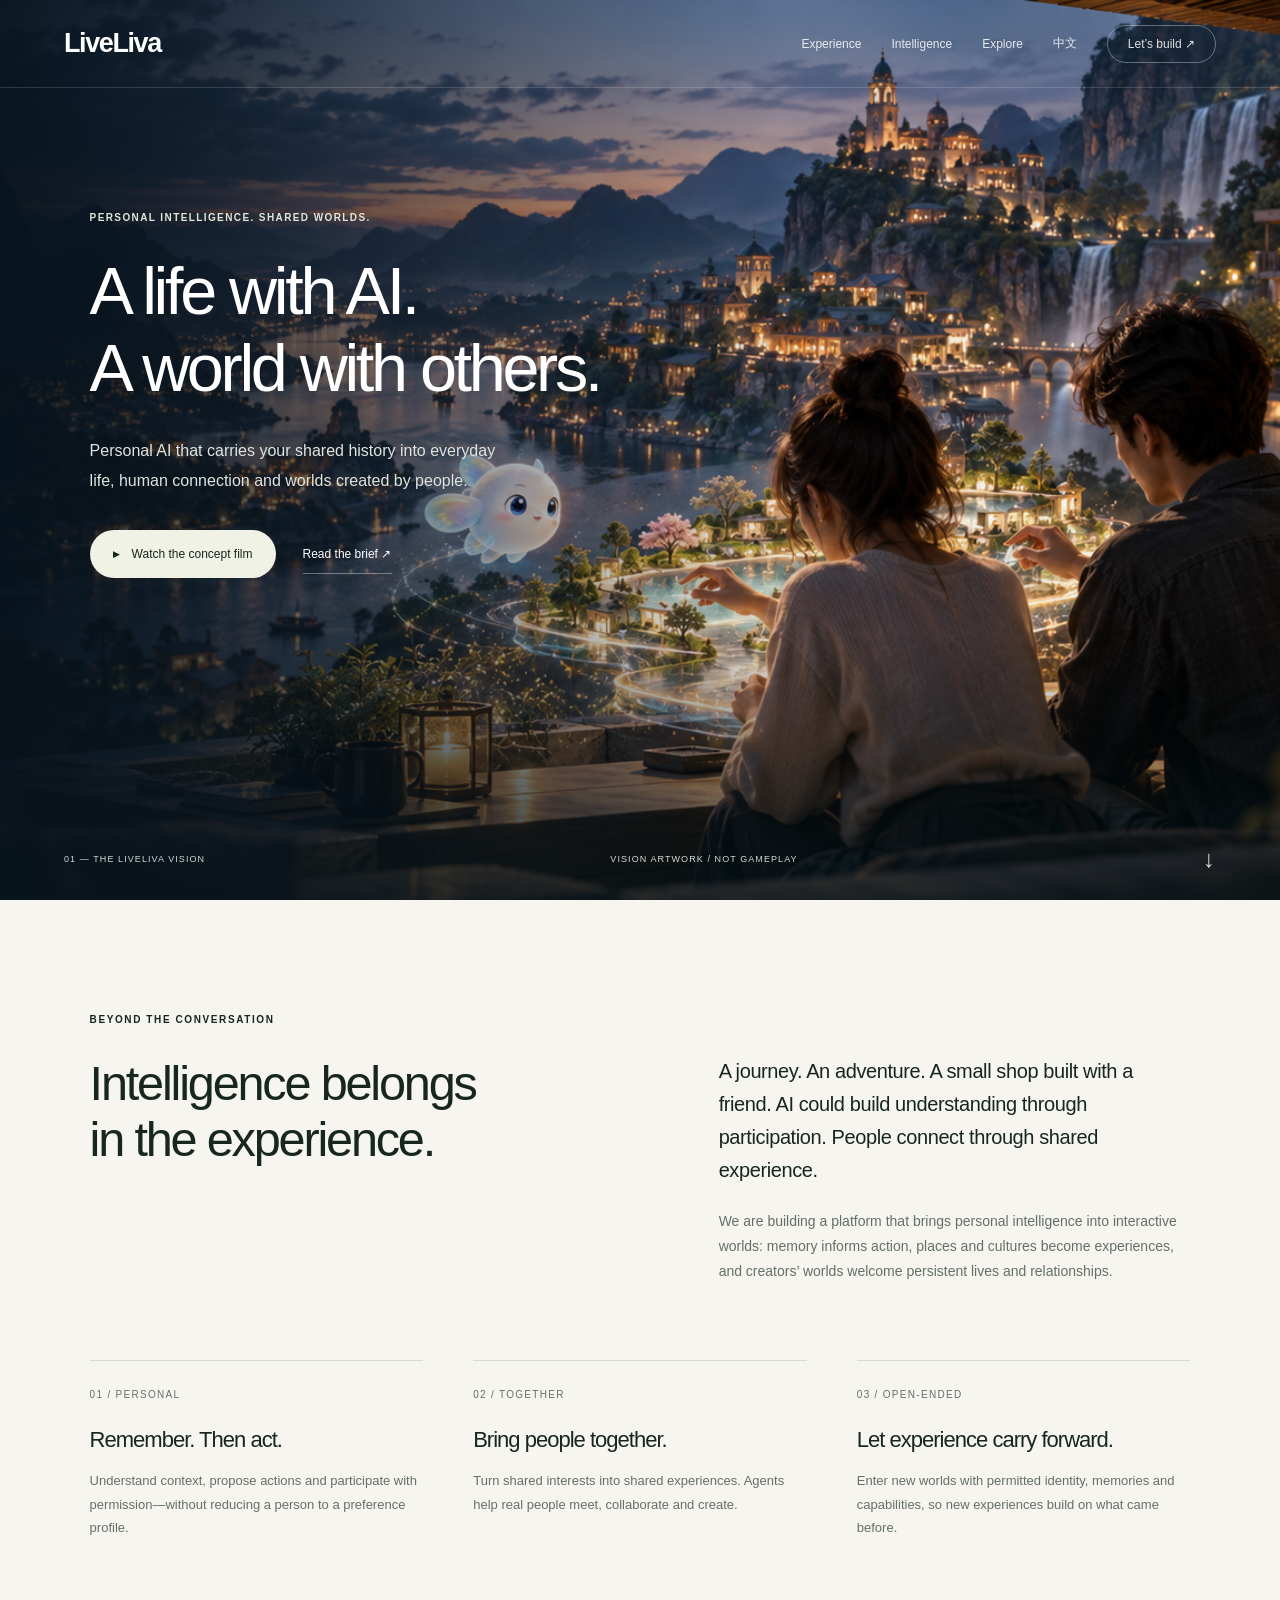
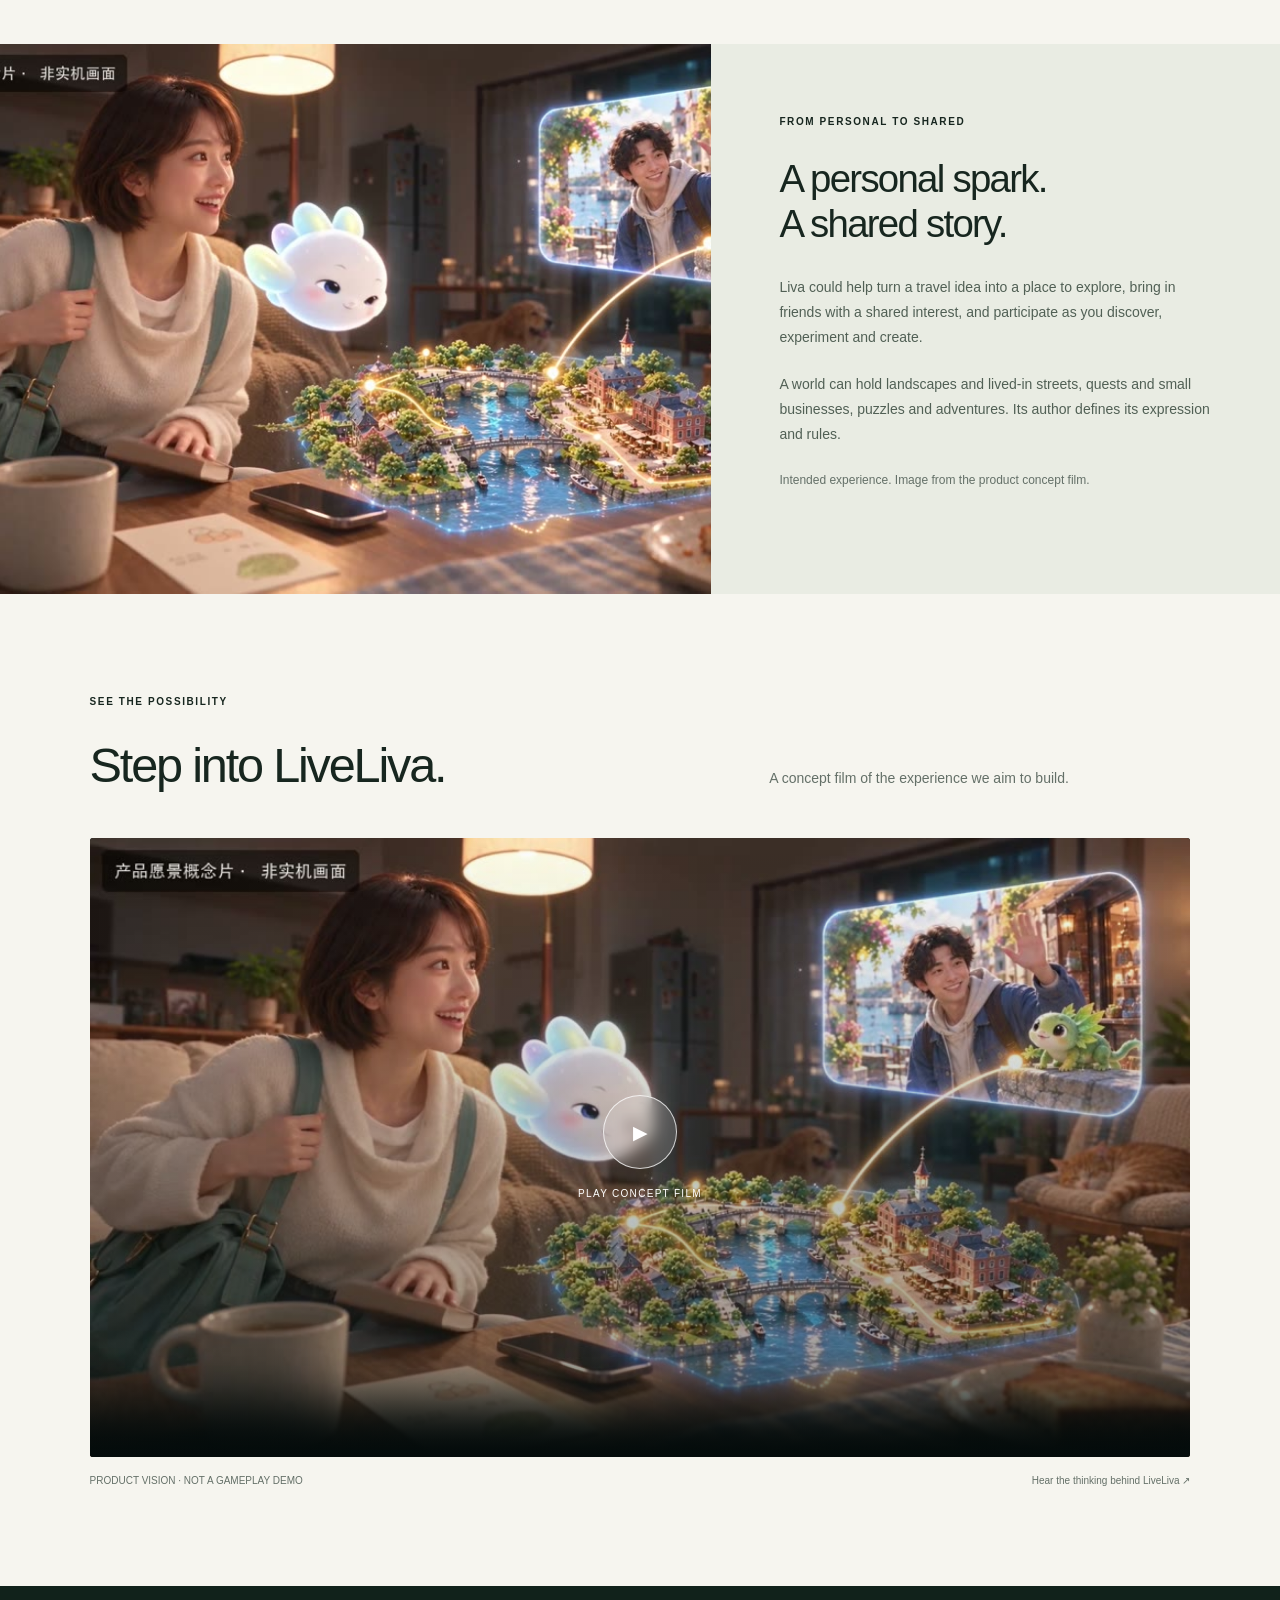
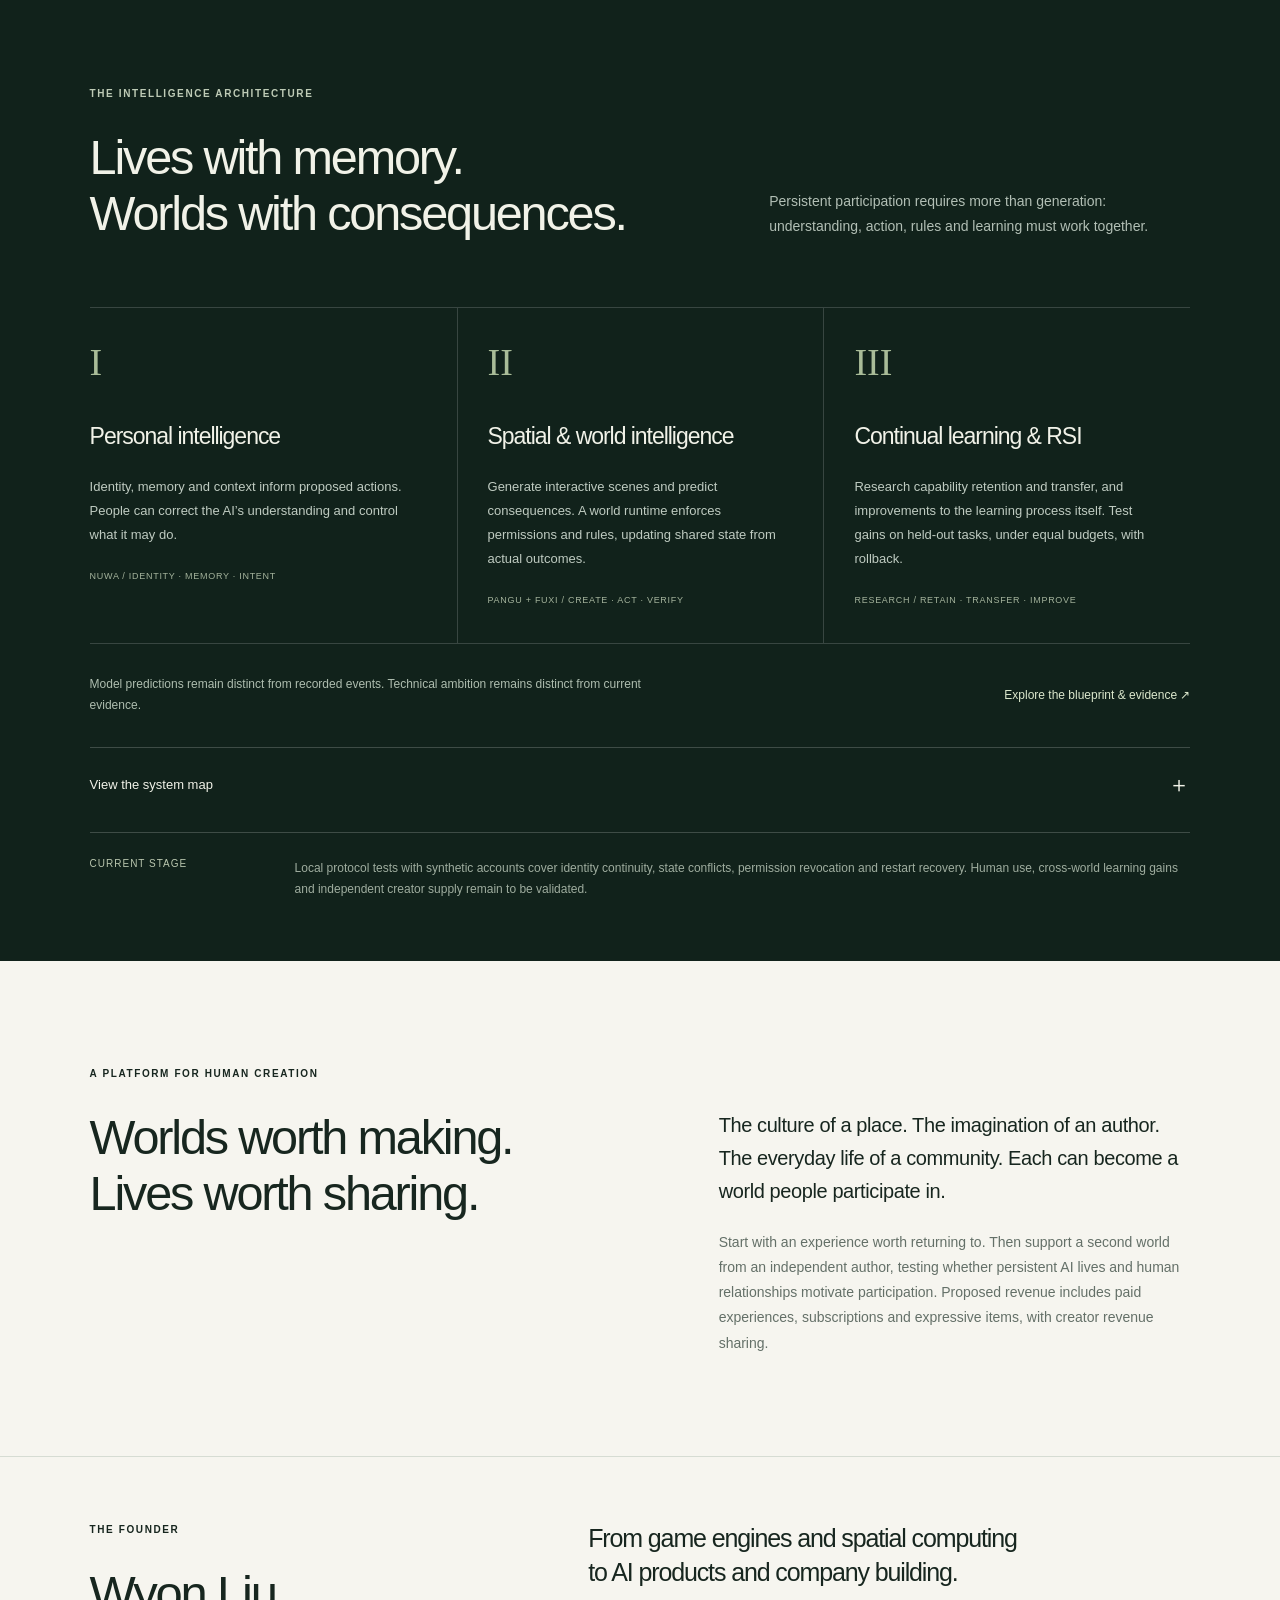
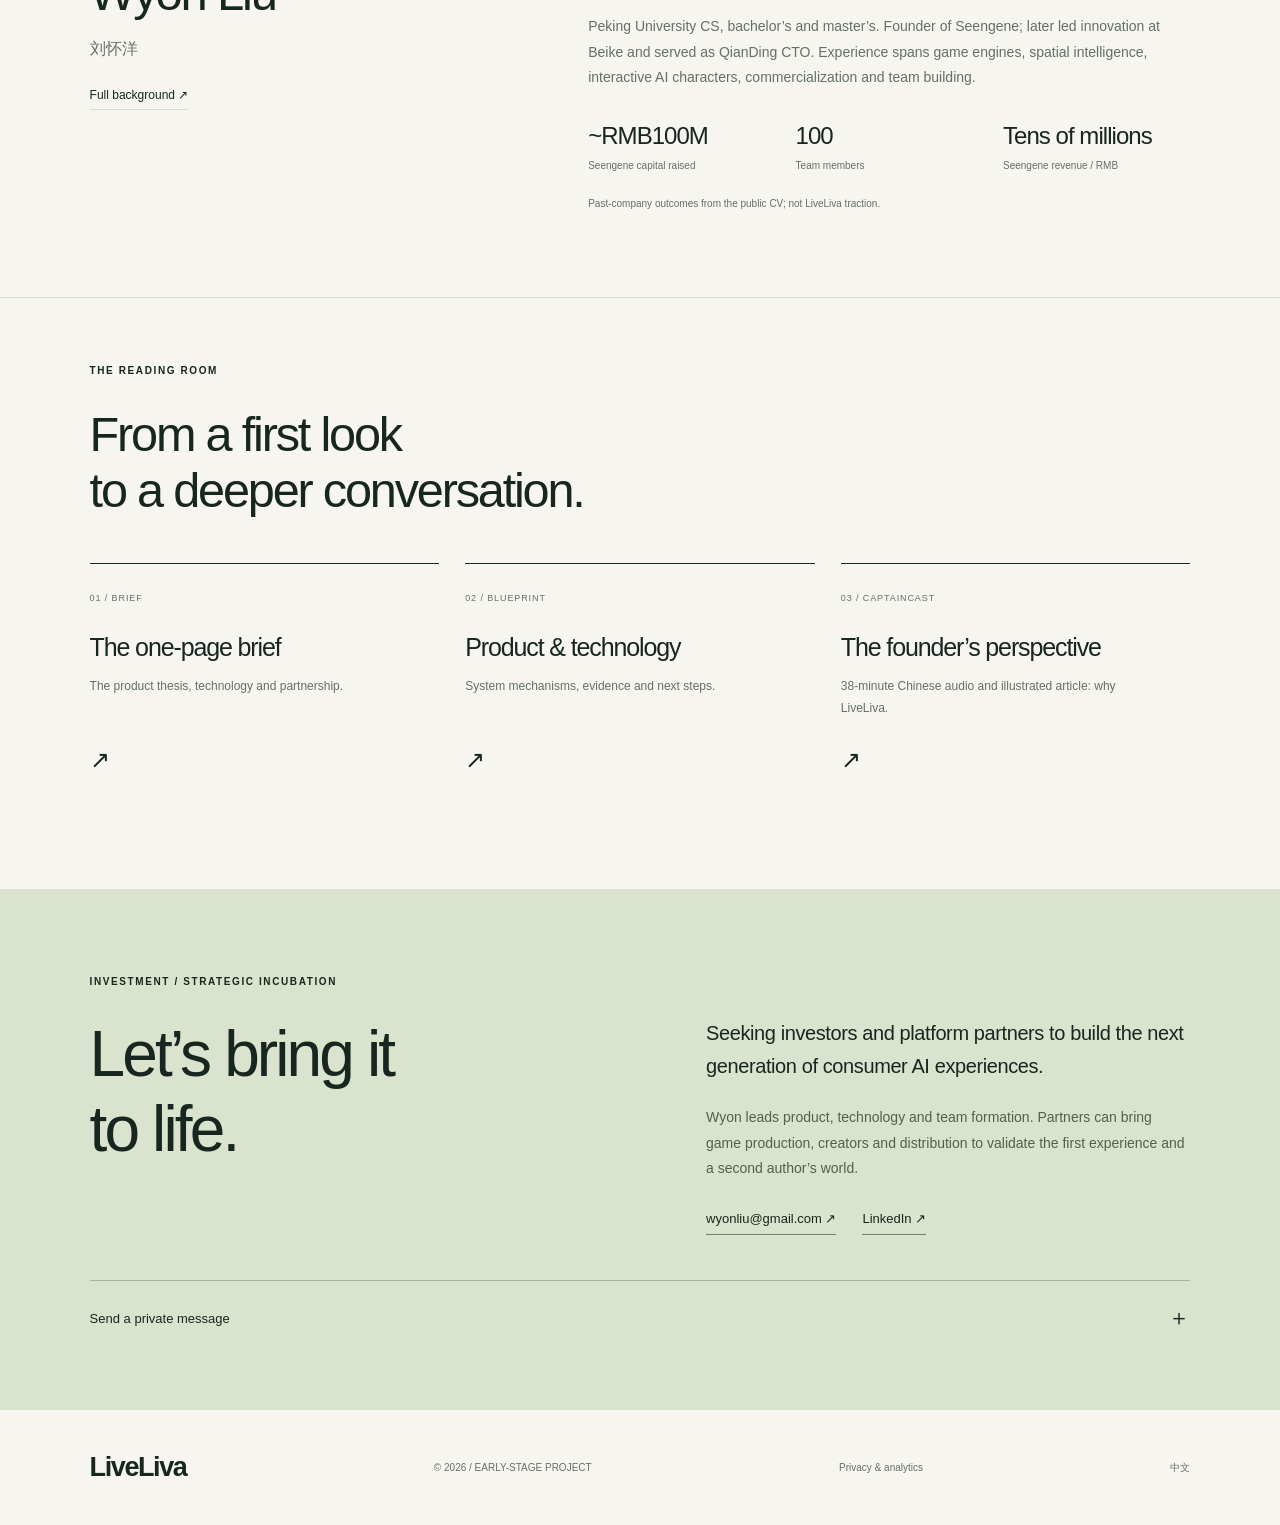
==== commit ec08c97e: "Redesign bilingual LiveLiva site with original world artwork and clear product narrative" ====
--- a/index.html
+++ b/index.html
@@ -1,10 +1,15 @@
-<!doctype html><html lang="en"><head><meta charset="utf-8"><meta name="viewport" content="width=device-width,initial-scale=1"><meta name="theme-color" content="#102924"><title>LiveLiva — Personal AI. Shared worlds.</title><meta name="description" content="LiveLiva is building a platform where places, cultures and everyday lives become creator-made worlds. Explore with real friends and an AI companion that grows through shared experience."><meta property="og:title" content="LiveLiva — A world to enter. A life to carry forward."><meta property="og:description" content="LiveLiva is building a platform where places, cultures and everyday lives become creator-made worlds. Explore with real friends and an AI companion that grows through shared experience."><meta property="og:image" content="https://wyonliu.github.io/LiveLiva/assets/lives.png"><meta property="og:url" content="https://wyonliu.github.io/LiveLiva/"><meta property="og:type" content="website"><meta name="twitter:card" content="summary_large_image"><link rel="icon" href="assets/favicon.svg"><link rel="stylesheet" href="style.css"><link rel="alternate" hreflang="en" href="https://wyonliu.github.io/LiveLiva/"><link rel="alternate" hreflang="zh-CN" href="https://wyonliu.github.io/LiveLiva/zh.html"><link rel="stylesheet" href="editorial.css"></head><body class="edition en"><a class="skip" href="#product">Skip to content</a><header class="masthead"><a href="index.html" class="mark">LiveLiva<span>◌</span></a><span class="navdescriptor">PERSONAL AI / SHARED WORLDS</span><nav><a href="#system">System</a><a href="#resources">Read</a><a href="zh.html">中文</a><a class="contact-nav" href="#connect">Contact ↗</a></nav></header><main>
-<section class="opening" id="product"><div class="opening-copy"><div class="overline"><span class="status-dot"></span>PERSONAL AI × SOCIAL PLAY × WORLD CREATION</div><h1>Personal AI.<br>Real people.<br><em>Worlds we create.</em></h1><p class="opening-description">LiveLiva is building a platform for creator-made, playable worlds. Explore with friends and the same AI companion—carrying shared history into new capabilities, relationships and creations.</p><div class="opening-actions"><a class="action dark" href="brief/LiveLiva_One_Page_EN.html">Read the one-page brief <span>↗</span></a><a class="plain" href="#film">Watch the concept film <span>↘</span></a></div><p class="stage">EARLY PROTOTYPE / NEXT: ONE ADVENTURE + A SECOND AUTHOR’S WORLD</p></div><div class="system-art"><svg viewBox="0 0 760 680" xmlns="http://www.w3.org/2000/svg" aria-labelledby="scene-title" role="img"><title id="scene-title">Concept: one persistent AI life across authored worlds</title><defs><radialGradient id="planet"><stop stop-color="#f5f6e9"/><stop offset=".5" stop-color="#c2d4cb"/><stop offset=".85" stop-color="#829da0"/><stop offset="1" stop-color="#344e59"/></radialGradient><linearGradient id="terrain" x2="1" y2="1"><stop stop-color="#d7e7c2"/><stop offset="1" stop-color="#476c64"/></linearGradient><pattern id="grid" width="40" height="40" patternUnits="userSpaceOnUse"><path d="M40 0H0V40" fill="none" stroke="#728a7b" stroke-opacity=".12"/></pattern><filter id="glow"><feGaussianBlur stdDeviation="16"/></filter></defs><rect width="760" height="680" fill="#101b20"/><rect width="760" height="680" fill="url(#grid)"/><g fill="none" stroke="#889a8d" stroke-opacity=".35"><ellipse cx="391" cy="349" rx="260" ry="118" transform="rotate(-29 391 349)"/><ellipse cx="391" cy="349" rx="300" ry="177" transform="rotate(28 391 349)"/><ellipse cx="391" cy="349" rx="185" ry="285" transform="rotate(37 391 349)"/></g><g stroke="#c9e476" fill="none" stroke-width="1.5"><path stroke-dasharray="4 7" d="M195 192Q390 142 392 350T620 477"/><path d="M127 486Q217 419 392 350Q530 302 606 201"/></g><g class="world world-a"><ellipse cx="195" cy="213" rx="99" ry="35" fill="#172c31" stroke="#49665d"/><path d="M100 198L167 126 215 152 255 119 289 198 195 242Z" fill="url(#terrain)"/><path d="M100 198L195 242 289 198M167 126L195 242 215 152M255 119L238 221" fill="none" stroke="#e1ead3" stroke-opacity=".55"/><text x="90" y="98">01 / CULTURE</text></g><g class="world world-b"><ellipse cx="604" cy="211" rx="89" ry="34" fill="#263640" stroke="#657782"/><g fill="#7c9199" stroke="#d3dfd9" stroke-width=".5"><path d="M544 196V144L568 132 588 145V212L568 224Z"/><path d="M587 178V118L609 107 634 122V199L609 211Z"/><path d="M629 202V161L650 151 674 164V211L650 223Z"/></g><text x="532" y="80">02 / SOCIAL</text></g><g class="world world-c"><ellipse cx="612" cy="485" rx="98" ry="37" fill="#283333" stroke="#7c856a"/><path d="M520 476L611 424 702 476 611 529Z" fill="#a9b693"/><path d="M536 476L611 435 689 476M558 489L633 448M582 504L659 463M558 456L636 515M581 443L663 501" fill="none" stroke="#e9eadb"/><circle cx="610" cy="476" r="28" fill="none" stroke="#1c4140" stroke-width="6"/><text x="531" y="576">03 / CREATION</text></g><g><circle cx="392" cy="350" r="97" fill="#badbc4" opacity=".14" filter="url(#glow)"/><circle cx="392" cy="350" r="64" fill="url(#planet)"/><ellipse cx="392" cy="350" rx="96" ry="25" transform="rotate(-24 392 350)" fill="none" stroke="#dfefbd"/><circle cx="474" cy="314" r="5" fill="#d4ee97"/><circle cx="129" cy="485" r="13" fill="#d4ee97"/><circle cx="129" cy="485" r="26" fill="none" stroke="#d4ee97" stroke-opacity=".4"/><text x="392" y="454" text-anchor="middle" fill="#f1f0e8">PERSISTENT AI LIFE</text><text x="81" y="546">YOU + FRIENDS</text></g><g fill="#9eaea7" font-family="monospace" font-size="10"><text x="28" y="35">LIVELIVA / SYSTEM STUDY — 001</text><text x="28" y="650">IDENTITY → EXPERIENCE → CAPABILITY</text><text x="731" y="650" text-anchor="end">CONCEPT / NOT LIVE DATA</text></g></svg></div></section>
-<div class="index-strip"><span>01 — EXPERIENCE</span><span>02 — INTELLIGENCE</span><span>03 — PLATFORM</span><span>04 — FOUNDER</span></div>
-<section class="experience-section section-new"><div class="section-top"><span class="section-id">01 / EXPERIENCE</span><h2>One companion.<br>Many authors’ worlds.</h2><p>Places, cultures and lived experience become things to participate in. The key question: what stays with you when an adventure ends?</p></div><div class="experience-track"><article><b>01</b><h3>Enter</h3><p>A creator turns a local craft or legend into an adventure for you and your friends.</p></article><article><b>02</b><h3>Acquire</h3><p>Solving a problem together creates companion memories, human relationships and new capabilities.</p></article><article><b>03</b><h3>Carry forward</h3><p>The same companion enters another author’s work. A listening skill may help reveal a clue in a new mystery.</p></article></div><p class="caption-note">Illustrative target experience. Skills adapt to each world’s rules; private memories remain permissioned.</p></section>
-<section class="film-new" id="film"><div class="film-head"><span>THE CONCEPT FILM</span><p>COMPANIONSHIP / EXPLORATION / CREATION</p><span>CONCEPT VISUALS · NOT GAMEPLAY</span></div><div class="film-player"><video controls playsinline preload="none" aria-label="LiveLiva concept film"><source src="https://wyonliu.github.io/CaptainCast/liveliva/assets/video/liveliva-concept-v7-web.mp4" type="video/mp4"></video><button class="film-launch" type="button"><span class="play-icon">↗</span><strong>LiveLiva</strong><span>PLAY THE CONCEPT FILM</span></button></div></section>
-<section class="section-new system-section" id="system"><div class="section-top"><span class="section-id">02 / INTELLIGENCE</span><h2>Understand intent.<br>Predict consequences.<br>Confirm outcomes.</h2><p>Human and world models inform decisions. A shared runtime provides verifiable outcomes. Experience feeds memory and evaluation; identity persists through capability upgrades.</p></div><div class="mechanism"><div><span>NUWA / 女娲</span><h3>Persistent AI life</h3><p>Intent & context → proposed action</p></div><i>⇄</i><div><span>FUXI / 伏羲</span><h3>Shared world runtime</h3><p>Rules & permissions → confirmed outcomes</p></div><i>←</i><div><span>PANGU / 盘古</span><h3>Authoring & publishing</h3><p>Spatial assets → testable worlds</p></div></div><div class="research-line"><strong>CL / RSI</strong><p>Continual learning targets retention and transfer. RSI explores better learning methods, tested on held-out tasks at equal budgets with rollback. Learning gains remain unvalidated.</p></div><details class="figure-details"><summary>Explore the complete system architecture <span>＋</span></summary><a href="brief/LiveLiva_Architecture_EN.svg"><img loading="lazy" width="1200" height="780" src="brief/LiveLiva_Architecture_EN.svg" alt="People, persistent AI lives, shared worlds and creators"/></a></details><div class="evidence-bar"><p><b>CHECKED</b>Local identity continuity, state consistency and recovery.</p><p><b>TO VALIDATE</b>Player return, independent creation, cross-world value and learning gains.</p><a href="product.html#evidence">Evidence scope ↗</a></div></section>
-<section class="platform-new section-new"><span class="section-id">03 / PLATFORM</span><div class="platform-heading"><h2>Make the second world<br>add value to the first.</h2><p>New authors bring experiences. Existing companions and relationships bring reasons to participate. This reinforcing relationship is the platform hypothesis LiveLiva aims to test.</p></div><div class="platform-equation"><span>Authored worlds</span><b>×</b><span>Persistent lives</span><b>×</b><span>Human relationships</span></div><div class="platform-bottom"><p>HUMAN PURPOSE<strong>Let more people turn their lives and creativity into experiences others can enter.</strong></p><p>PROPOSED BUSINESS<strong>Paid experiences, subscriptions and expressive items—with creator revenue sharing.</strong></p></div></section>
-<section class="section-new founder-new" id="founder"><span class="section-id">04 / FOUNDER</span><div class="founder-layout"><div><h2>Wyon Liu<span>刘怀洋</span></h2><a href="https://wyonliu.github.io/cv/" class="plain">Full background ↗</a></div><div><h3>Spatial computing, interactive AI<br>and company building.</h3><p>Peking University CS, bachelor’s and master’s. Seengene founder; later led innovation at Beike and served as QianDing CTO. Experience spans game engines, spatial intelligence, interactive AI characters and product commercialization.</p><div class="founder-numbers"><div><b>~RMB100M</b><span>Seengene capital raised</span></div><div><b>100</b><span>Team members</span></div><div><b>RMB tens of millions</b><span>Seengene revenue</span></div></div><small>Past-company outcomes from the public CV; not LiveLiva traction.</small></div></div></section>
-<section class="resources-new section-new" id="resources"><div class="resource-title"><span class="section-id">READ / WATCH / LISTEN</span><h2>Choose your depth.</h2></div><a class="resource-line" href="brief/LiveLiva_One_Page_EN.html"><span>01</span><h3>The one-page brief</h3><p>Product, technology & partnership</p><b>↗</b></a><a class="resource-line" href="product.html"><span>02</span><h3>Product & technology</h3><p>Mechanisms, evidence & next proof</p><b>↗</b></a><a class="resource-line" href="https://wyonliu.github.io/CaptainCast/liveliva/"><span>03</span><h3>CaptainCast</h3><p>38-minute Chinese conversation + article</p><b>↗</b></a></section>
-<section class="connect-new section-new" id="connect"><span class="section-id">INVESTMENT / INCUBATION</span><div class="connect-top"><h2>Let’s discuss<br>building this.</h2><div><p>Wyon leads product, technology and team formation. Seeking early-stage investment or platform incubation, with game production, creators and distribution to validate a first adventure and a second author’s world.</p><a href="mailto:wyonliu@gmail.com">wyonliu@gmail.com ↗</a><a href="https://www.linkedin.com/in/wyonliu/">LinkedIn ↗</a></div></div><details class="contact-details"><summary>Leave a private message <span>＋</span></summary><form id="contact-form" class="contact-form"><div class="form-intro"><h3>Start a private conversation</h3><p>Sent only to the project lead. Never displayed publicly.</p></div><div class="form-grid"><label>Name (optional)<input name="name" maxlength="80" autocomplete="name"></label><label>Email<input name="email" type="email" required maxlength="254" autocomplete="email"></label><label class="form-wide">I’m interested in<select name="interest"><option value="investor">Early-stage investment</option><option value="incubation">Platform incubation</option><option value="creator">World creation</option><option value="other">Something else</option></select></label><label class="form-wide">Message<textarea name="message" required minlength="10" maxlength="3000" rows="5" placeholder="What would you like to build together? 10–3,000 characters."></textarea></label></div><div class="form-trap" aria-hidden="true"><label>Website<input name="website" tabindex="-1" autocomplete="off"></label></div><label class="consent"><input type="checkbox" name="consent" required><span>I agree to share these details with the project lead to respond to this conversation. <a href="privacy.html">Privacy notice ↗</a></span></label><div class="form-submit"><button class="button light" type="submit" disabled>Send private message ↗</button><p id="contact-status" role="status" aria-live="polite">Messaging is not enabled yet. Please use the email link above.</p></div></form></details></section></main><footer class="footer-new"><a class="mark" href="index.html">LiveLiva</a><span>© 2026 / EARLY-STAGE PROJECT</span><a href="privacy.html">Privacy & analytics</a><a href="zh.html">中文</a></footer><script src="config.js"></script><script src="site.js" defer></script><script src="editorial.js" defer></script></body></html>+<!doctype html>
+<html lang="en"><head><meta charset="utf-8"><meta name="viewport" content="width=device-width,initial-scale=1"><title>LiveLiva — Personal intelligence. Shared worlds.</title><meta name="description" content="Personal AI that grows through shared experience. A platform for people to explore, play and create living worlds together."><meta name="theme-color" content="#101915"><meta property="og:title" content="LiveLiva — Personal intelligence. Shared worlds."><meta property="og:description" content="Personal AI that grows through shared experience. A platform for people to explore, play and create living worlds together."><meta property="og:image" content="https://wyonliu.github.io/LiveLiva/assets/shared-world.png"><link rel="icon" href="assets/favicon.svg"><link rel="stylesheet" href="editorial.css"></head>
+<body><a class="skip" href="#vision">Skip to content</a>
+<header><a class="brand" href="index.html">LiveLiva</a><nav><a href="#vision">Experience</a><a href="#intelligence">Intelligence</a><a href="#library">Explore</a><a href="zh.html" lang="zh">中文</a><a class="nav-contact" href="#connect">Let’s build ↗</a></nav></header>
+<main>
+<section class="hero"><img class="hero-art" src="assets/shared-world.png" alt="Two friends and Liva co-create a miniature world above an inhabited river valley. Product vision artwork." fetchpriority="high"><div class="hero-shade"></div><div class="hero-copy"><p class="eyebrow">PERSONAL INTELLIGENCE. SHARED WORLDS.</p><h1>A life with AI.<br>A world with others.</h1><p class="hero-description">Personal AI that carries your shared history into everyday life, human connection and worlds created by people.</p><div class="hero-actions"><a class="button ivory" href="#film"><span class="play-small">▶</span>Watch the concept film</a><a class="text-link" href="brief/LiveLiva_One_Page_EN.html">Read the brief ↗</a></div></div><div class="hero-bottom"><span>01 — THE LIVELIVA VISION</span><span>VISION ARTWORK / NOT GAMEPLAY</span><a href="#vision" aria-label="Continue reading">↓</a></div></section>
+<section class="intro wrap" id="vision"><p class="eyebrow">BEYOND THE CONVERSATION</p><div class="intro-grid"><h2>Intelligence belongs<br>in the experience.</h2><div><p class="lead">A journey. An adventure. A small shop built with a friend. AI could build understanding through participation. People connect through shared experience.</p><p>We are building a platform that brings personal intelligence into interactive worlds: memory informs action, places and cultures become experiences, and creators’ worlds welcome persistent lives and relationships.</p></div></div><div class="principles"><div><span>01 / PERSONAL</span><h3>Remember. Then act.</h3><p>Understand context, propose actions and participate with permission—without reducing a person to a preference profile.</p></div><div><span>02 / TOGETHER</span><h3>Bring people together.</h3><p>Turn shared interests into shared experiences. Agents help real people meet, collaborate and create.</p></div><div><span>03 / OPEN-ENDED</span><h3>Let experience carry forward.</h3><p>Enter new worlds with permitted identity, memories and capabilities, so new experiences build on what came before.</p></div></div></section>
+<section class="experience"><div class="experience-image"><img src="assets/film/encounter.jpg" loading="lazy" alt="A concept-film scene of personal AI, shared creation and a remote friend"></div><div class="experience-copy"><p class="eyebrow">FROM PERSONAL TO SHARED</p><h2>A personal spark.<br>A shared story.</h2><p>Liva could help turn a travel idea into a place to explore, bring in friends with a shared interest, and participate as you discover, experiment and create.</p><p>A world can hold landscapes and lived-in streets, quests and small businesses, puzzles and adventures. Its author defines its expression and rules.</p><span class="caption">Intended experience. Image from the product concept film.</span></div></section>
+<section class="film-section wrap" id="film"><div class="section-heading"><div><p class="eyebrow">SEE THE POSSIBILITY</p><h2>Step into LiveLiva.</h2></div><p>A concept film of the experience we aim to build.</p></div><div class="film-frame"><video controls playsinline preload="none" poster="assets/film/encounter.jpg" aria-label="LiveLiva concept film"><source src="https://wyonliu.github.io/CaptainCast/liveliva/assets/video/liveliva-concept-v7-web.mp4" type="video/mp4"></video><button class="film-launch" type="button"><span class="play-circle">▶</span><span>PLAY CONCEPT FILM</span></button></div><div class="under-film"><span>PRODUCT VISION · NOT A GAMEPLAY DEMO</span><a href="https://wyonliu.github.io/CaptainCast/liveliva/">Hear the thinking behind LiveLiva ↗</a></div></section>
+<section class="intelligence" id="intelligence"><div class="wrap"><div class="section-heading"><div><p class="eyebrow">THE INTELLIGENCE ARCHITECTURE</p><h2>Lives with memory.<br>Worlds with consequences.</h2></div><p>Persistent participation requires more than generation: understanding, action, rules and learning must work together.</p></div><div class="system-grid"><article><span class="system-no">I</span><h3>Personal intelligence</h3><p>Identity, memory and context inform proposed actions. People can correct the AI’s understanding and control what it may do.</p><small>NUWA / IDENTITY · MEMORY · INTENT</small></article><article><span class="system-no">II</span><h3>Spatial & world intelligence</h3><p>Generate interactive scenes and predict consequences. A world runtime enforces permissions and rules, updating shared state from actual outcomes.</p><small>PANGU + FUXI / CREATE · ACT · VERIFY</small></article><article><span class="system-no">III</span><h3>Continual learning & RSI</h3><p>Research capability retention and transfer, and improvements to the learning process itself. Test gains on held-out tasks, under equal budgets, with rollback.</p><small>RESEARCH / RETAIN · TRANSFER · IMPROVE</small></article></div><div class="architecture-link"><p>Model predictions remain distinct from recorded events. Technical ambition remains distinct from current evidence.</p><a href="product.html">Explore the blueprint & evidence ↗</a></div><details class="architecture-details"><summary>View the system map <span>＋</span></summary><img src="brief/LiveLiva_Architecture_EN.svg" loading="lazy" alt="LiveLiva system architecture"></details><div class="evidence"><span>CURRENT STAGE</span><p>Local protocol tests with synthetic accounts cover identity continuity, state conflicts, permission revocation and restart recovery. Human use, cross-world learning gains and independent creator supply remain to be validated.</p></div></div></section>
+<section class="platform wrap"><p class="eyebrow">A PLATFORM FOR HUMAN CREATION</p><div class="intro-grid"><h2>Worlds worth making.<br>Lives worth sharing.</h2><div><p class="lead">The culture of a place. The imagination of an author. The everyday life of a community. Each can become a world people participate in.</p><p>Start with an experience worth returning to. Then support a second world from an independent author, testing whether persistent AI lives and human relationships motivate participation. Proposed revenue includes paid experiences, subscriptions and expressive items, with creator revenue sharing.</p></div></div></section>
+<section class="founder wrap" id="founder"><div class="founder-name"><p class="eyebrow">THE FOUNDER</p><h2>Wyon Liu</h2><p>刘怀洋</p><a href="https://wyonliu.github.io/cv/">Full background ↗</a></div><div class="founder-story"><h3>From game engines and spatial computing<br>to AI products and company building.</h3><p>Peking University CS, bachelor’s and master’s. Founder of Seengene; later led innovation at Beike and served as QianDing CTO. Experience spans game engines, spatial intelligence, interactive AI characters, commercialization and team building.</p><div class="credentials"><div><b>~RMB100M</b><span>Seengene capital raised</span></div><div><b>100</b><span>Team members</span></div><div><b>Tens of millions</b><span>Seengene revenue / RMB</span></div></div><small>Past-company outcomes from the public CV; not LiveLiva traction.</small></div></section>
+<section class="library wrap" id="library"><div class="section-heading"><div><p class="eyebrow">THE READING ROOM</p><h2>From a first look<br>to a deeper conversation.</h2></div></div><div class="library-grid"><a href="brief/LiveLiva_One_Page_EN.html"><span>01 / BRIEF</span><h3>The one-page brief</h3><p>The product thesis, technology and partnership.</p><b>↗</b></a><a href="product.html"><span>02 / BLUEPRINT</span><h3>Product & technology</h3><p>System mechanisms, evidence and next steps.</p><b>↗</b></a><a href="https://wyonliu.github.io/CaptainCast/liveliva/"><span>03 / CAPTAINCAST</span><h3>The founder’s perspective</h3><p>38-minute Chinese audio and illustrated article: why LiveLiva.</p><b>↗</b></a></div></section>
+<section class="connect" id="connect"><div class="wrap"><p class="eyebrow">INVESTMENT / STRATEGIC INCUBATION</p><div class="connect-grid"><h2>Let’s bring it<br>to life.</h2><div><p class="lead">Seeking investors and platform partners to build the next generation of consumer AI experiences.</p><p>Wyon leads product, technology and team formation. Partners can bring game production, creators and distribution to validate the first experience and a second author’s world.</p><div class="contact-links"><a href="mailto:wyonliu@gmail.com">wyonliu@gmail.com ↗</a><a href="https://www.linkedin.com/in/wyonliu/">LinkedIn ↗</a></div></div></div><details class="contact-details"><summary>Send a private message <span>＋</span></summary><form id="contact-form" class="contact-form"><div class="form-intro"><h3>Start a private conversation</h3><p>Sent only to the project lead. Never displayed publicly.</p></div><div class="form-grid"><label>Name (optional)<input name="name" maxlength="80" autocomplete="name"></label><label>Email<input name="email" type="email" required maxlength="254" autocomplete="email"></label><label class="form-wide">I’m interested in<select name="interest"><option value="investor">Early-stage investment</option><option value="incubation">Platform incubation</option><option value="creator">World creation</option><option value="other">Something else</option></select></label><label class="form-wide">Message<textarea name="message" required minlength="10" maxlength="3000" rows="5" placeholder="What would you like to build together? 10–3,000 characters."></textarea></label></div><div class="form-trap" aria-hidden="true"><label>Website<input name="website" tabindex="-1" autocomplete="off"></label></div><label class="consent"><input type="checkbox" name="consent" required><span>I agree to share these details with the project lead to respond to this conversation. <a href="privacy.html">Privacy notice ↗</a></span></label><div class="form-submit"><button class="button light" type="submit" disabled>Send private message ↗</button><p id="contact-status" role="status" aria-live="polite">Messaging is not enabled yet. Please use the email link above.</p></div></form></details></div></section>
+</main><footer class="wrap"><a class="brand" href="index.html">LiveLiva</a><span>© 2026 / EARLY-STAGE PROJECT</span><a href="privacy.html">Privacy & analytics</a><a href="zh.html">中文</a></footer><script src="config.js"></script><script src="site.js" defer></script><script src="editorial.js" defer></script></body></html>
--- a/editorial.css
+++ b/editorial.css
@@ -1,3 +1,5 @@
-:root{--paper:#f4f3ee;--ink:#171b1c;--muted:#606666;--line:#c9cdca;--accent:#d3ed85}.edition{background:var(--paper);color:var(--ink);font-family:Arial,'PingFang SC',sans-serif}.edition p{line-height:1.7}.edition h1,.edition h2,.edition h3{font-weight:500;letter-spacing:-.045em}.masthead{display:flex;align-items:center;gap:50px;padding:25px 4%;border-bottom:1px solid #c5c9c4}.mark{font-size:33px;font-weight:800;letter-spacing:-1.8px}.mark span{font-size:11px;vertical-align:top;margin-left:5px}.navdescriptor{font:10px monospace;letter-spacing:1.3px}.masthead nav{display:flex;gap:30px;align-items:center;margin-left:auto;font-size:12px}.contact-nav{border:1px solid #1a2426;padding:11px 18px}.opening{display:grid;grid-template-columns:1.1fr 1fr;min-height:700px;align-items:stretch}.opening-copy{padding:65px 7% 30px}.overline{font:10px monospace;letter-spacing:1.2px;display:flex;gap:10px;align-items:center;margin-bottom:38px}.status-dot{width:6px;height:6px;background:#668e41;border-radius:50%}.edition h1{font-size:clamp(50px,5.3vw,82px);line-height:1.01}.edition.zh h1{font-size:clamp(40px,4.1vw,64px);line-height:1.14}.edition h1 em{font-style:normal;color:#758379}.opening-description{font-size:16px;max-width:525px;margin-top:32px;color:#596360}.opening-actions{display:flex;gap:24px;align-items:center;margin-top:32px}.action{padding:17px 20px;background:#171e20;color:#fff;font-size:12px;display:inline-flex;gap:28px;align-items:center}.plain{font-size:12px;border-bottom:1px solid #9eaaa2;padding:12px 0;display:inline-block}.stage{font-size:9px;letter-spacing:.5px;margin-top:35px;color:#717c78}.system-art{background:#101b20;display:flex;align-items:center;overflow:hidden}.system-art svg{display:block;width:100%;min-height:100%}.system-art svg text{font:12px monospace;letter-spacing:1px;fill:#c5d4c5}.index-strip{display:flex;justify-content:space-between;border-top:1px solid var(--line);border-bottom:1px solid var(--line);padding:20px 4%;font:10px monospace;letter-spacing:1px}.section-new{padding:100px 6%}.section-top{display:grid;grid-template-columns:.45fr 1.3fr 1fr;gap:40px;align-items:start}.section-id{font:10px monospace;letter-spacing:1.1px;color:#728077;display:block}.edition h2{font-size:clamp(32px,3.4vw,52px);line-height:1.08}.edition.zh h2{font-size:clamp(30px,3.1vw,46px);line-height:1.25}.section-top>p{font-size:16px;color:#626c66}.experience-track{display:grid;grid-template-columns:repeat(3,1fr);gap:50px;margin:70px 0 25px}.experience-track article{border-top:1px solid #b9c2b8;padding-top:22px}.experience-track b{font:11px monospace;color:#7b8a79}.experience-track h3{font-size:29px;margin:23px 0 16px}.experience-track p{font-size:15px;color:#606c63;max-width:335px}.caption-note{font-size:11px;color:#7c847e}.film-new{background:#101b20;color:#eef1e6;padding:28px 4% 0}.film-head{display:flex;justify-content:space-between;gap:25px;font:9px monospace;letter-spacing:1px;padding-bottom:22px;color:#afbbad}.film-player{position:relative;aspect-ratio:2.15;max-height:720px;background:#111c21;overflow:hidden}.film-player video{height:100%;width:100%;display:block;object-fit:contain}.film-launch{position:absolute;inset:0;width:100%;border:0;color:#e3e9dc;background:radial-gradient(ellipse at 75% 120%,#54756960,transparent 60%),#101b20;cursor:pointer;display:flex;justify-content:center;align-items:center;flex-direction:column;gap:24px}.film-launch strong{font-size:clamp(70px,11vw,170px);font-weight:500;letter-spacing:-.065em}.film-launch span:last-child{font:10px monospace;letter-spacing:2px}.play-icon{height:52px;width:52px;border:1px solid #90a493;border-radius:50%;display:grid;place-items:center;font-size:25px}.film-launch[hidden]{display:none}.system-section{background:#e8ece5}.mechanism{display:grid;grid-template-columns:1fr 35px 1.2fr 35px 1fr;align-items:center;border-top:1px solid #aeb8ad;border-bottom:1px solid #aeb8ad;margin-top:60px;padding:33px 0;gap:12px}.mechanism span{font:10px monospace;letter-spacing:1px;color:#748470}.mechanism h3{font-size:24px;margin:14px 0}.mechanism p{font-size:12px;color:#687561}.mechanism i{font-size:26px;color:#829373;font-style:normal}.research-line{display:flex;gap:35px;max-width:910px;margin:28px 0}.research-line strong{font:12px monospace;white-space:nowrap}.research-line p{font-size:13px;color:#657260}.figure-details{border-top:1px solid #b3c0ab;border-bottom:1px solid #b3c0ab;margin-top:35px}.figure-details summary,.contact-details summary{cursor:pointer;display:flex;justify-content:space-between;padding:23px 0;font-size:16px;list-style:none}.figure-details summary::-webkit-details-marker,.contact-details summary::-webkit-details-marker{display:none}.figure-details img{width:100%;display:block;margin-bottom:25px}.evidence-bar{display:grid;grid-template-columns:1fr 1fr auto;gap:25px;margin-top:28px;font-size:12px;color:#627060}.evidence-bar b{display:block;font:10px monospace;letter-spacing:1px;color:#263525;margin-bottom:9px}.evidence-bar a{align-self:end;font-size:11px;text-decoration:underline}.platform-new{background:#cfe69e}.platform-new .section-id{color:#5c6c3d}.platform-heading{display:grid;grid-template-columns:1.3fr 1fr;gap:12%;margin-top:35px}.platform-heading p{max-width:470px;font-size:16px}.platform-equation{display:flex;justify-content:space-between;align-items:center;gap:20px;font-size:clamp(20px,2.4vw,35px);letter-spacing:-1px;padding:58px 0;border-bottom:1px solid #9bb06a}.platform-equation b{font-weight:400;color:#8b9d68}.platform-bottom{display:grid;grid-template-columns:1fr 1fr;gap:12%;margin-top:25px}.platform-bottom p{font:10px monospace;letter-spacing:.5px;color:#5b6c3a}.platform-bottom strong{display:block;font:15px/1.7 Arial,'PingFang SC',sans-serif;letter-spacing:0;font-weight:400;color:#2e391f;margin-top:14px}.founder-layout{display:grid;grid-template-columns:1fr 1.4fr;gap:10%;margin-top:40px}.founder-layout h2{font-size:65px}.founder-layout h2 span{font-size:24px;display:block;color:#798279;margin:20px 0}.founder-layout h3{font-size:27px;line-height:1.2;margin-bottom:25px}.founder-layout p{font-size:16px;color:#646e65}.founder-numbers{display:flex;justify-content:space-between;gap:18px;border-top:1px solid #b9c3b6;margin-top:35px;padding-top:24px}.founder-numbers b{font-size:clamp(19px,1.8vw,28px);font-weight:500;display:block;letter-spacing:-1px}.founder-numbers span{font-size:11px;color:#73806e;display:block;margin-top:12px}.founder-layout small{font-size:10px;color:#798371;display:block;margin-top:20px}.resources-new{border-top:1px solid #cbd1c5;padding-top:60px}.resource-title{display:flex;justify-content:space-between;align-items:center;margin-bottom:40px}.resource-line{display:grid;grid-template-columns:50px 1.3fr 1fr 25px;align-items:center;border-top:1px solid #bdc6b6;padding:26px 0;gap:25px;transition:padding .2s}.resource-line:last-child{border-bottom:1px solid #bdc6b6}.resource-line:hover{padding-left:12px}.resource-line>span{font:10px monospace;color:#71836a}.resource-line h3{font-size:27px}.resource-line p{font-size:13px;color:#74816c}.resource-line>b{font-size:21px;font-weight:400}.connect-new{background:#121d22;color:#eaf0df}.connect-new .section-id{color:#a3b18e}.connect-top{display:grid;grid-template-columns:1fr 1fr;gap:12%;margin-top:35px}.connect-top p{font-size:16px;color:#b1bdac}.connect-top a{font-size:14px;display:inline-block;margin:24px 24px 0 0;border-bottom:1px solid #5f7860;padding-bottom:8px}.contact-details{border-top:1px solid #506152;margin-top:45px}.edition #contact-form{margin:10px 0 0;max-width:900px}.edition .contact-form{margin:10px 0 0;max-width:900px}.edition input,.edition textarea,.edition select{border-radius:0}.footer-new{background:#121d22;border-top:1px solid #334238;color:#a5b497;display:flex;gap:30px;align-items:center;padding:30px 6%;font:10px monospace}.footer-new .mark{font-family:Arial;color:#e4ecda;margin-right:auto;font-size:28px}@media(min-width:1800px){.opening-copy{padding-left:12%}.section-new{padding-left:10%;padding-right:10%}}@media(max-width:1000px){.navdescriptor{display:none}.masthead{gap:20px}.opening{grid-template-columns:1fr 1fr;min-height:600px}.opening-copy{padding:50px 7%}.edition h1{font-size:52px}.edition.zh h1{font-size:42px}.opening-actions{align-items:flex-start;flex-direction:column;gap:10px}.section-top{grid-template-columns:1fr 1.1fr}.section-top>.section-id{grid-column:1/-1}.section-new{padding:75px 6%}.mechanism h3{font-size:20px}.founder-layout{gap:6%}.founder-numbers{flex-wrap:wrap}.system-art svg{width:130%;max-width:none;margin-left:-15%}}@media(max-width:650px){.masthead{padding:20px 6%}.mark{font-size:27px}.masthead nav{gap:16px;font-size:11px}.masthead nav>a:first-child,.masthead nav>a:nth-child(2){display:none}.contact-nav{padding:9px 12px}.opening{display:flex;flex-direction:column}.opening-copy{padding:42px 6% 30px}.overline{font-size:8px;margin-bottom:28px}.edition h1{font-size:55px}.edition.zh h1{font-size:40px}.opening-description{font-size:15px;margin-top:25px}.opening-actions{flex-direction:row;align-items:center;gap:20px}.action{font-size:11px;padding:15px;gap:20px}.plain{font-size:11px}.stage{font-size:8px;line-height:1.7!important;margin-top:25px}.system-art{max-height:none}.system-art svg{width:100%;margin:0;min-height:0}.index-strip{gap:20px;padding:18px 6%;flex-wrap:wrap;font-size:8px}.section-new{padding:58px 6%}.section-top{grid-template-columns:1fr;gap:25px}.edition h2,.edition.zh h2{font-size:34px}.section-top p{font-size:15px}.experience-track{grid-template-columns:1fr;gap:28px;margin-top:38px}.experience-track article{display:grid;grid-template-columns:35px 1fr;gap:12px;padding-top:18px}.experience-track h3{margin:0;font-size:25px}.experience-track p{grid-column:2;font-size:14px}.experience-track b{padding-top:5px}.film-head{font-size:7px;padding-bottom:18px}.film-head p{display:none}.film-player{aspect-ratio:1.4}.film-launch strong{font-size:75px}.film-launch{gap:18px}.play-icon{height:38px;width:38px;font-size:18px}.mechanism{grid-template-columns:1fr;margin-top:35px;gap:15px;padding:25px 0}.mechanism i{font-size:18px}.mechanism h3{font-size:23px}.research-line{gap:20px}.research-line p{font-size:12px}.evidence-bar{grid-template-columns:1fr;gap:18px}.figure-details summary{font-size:14px}.platform-heading{grid-template-columns:1fr;gap:25px}.platform-heading p{font-size:15px}.platform-equation{font-size:18px;gap:10px;padding:32px 0;letter-spacing:-.6px}.platform-bottom{grid-template-columns:1fr;gap:25px}.founder-layout{grid-template-columns:1fr;gap:35px}.founder-layout h2{font-size:48px}.founder-layout h3{font-size:23px}.founder-layout p{font-size:15px}.founder-numbers b{font-size:21px}.resource-title{display:block}.resource-title h2{margin-top:25px}.resource-line{grid-template-columns:25px 1fr 20px;gap:15px;padding:24px 0}.resource-line h3{font-size:24px}.resource-line p{grid-column:2;font-size:12px}.resource-line b{grid-column:3;grid-row:1/3}.connect-top{grid-template-columns:1fr;gap:26px}.connect-top p{font-size:15px}.footer-new{flex-wrap:wrap;gap:20px}.footer-new .mark{width:100%}.film-launch span:last-child{font-size:8px}}@media(prefers-reduced-motion:reduce){*{scroll-behavior:auto!important;transition:none!important}}
-@media(max-width:650px){.mechanism i{font-size:0}.mechanism i::after{content:'↕';font-size:24px}.mechanism i:last-of-type::after{content:'↑'}}
-.figure-details img{height:auto}
+:root{--ink:#17261f;--muted:#647068;--paper:#f6f5ef;--line:#d6dcd3;--dark:#11221b;--accent:#c4d5a2}*{box-sizing:border-box}html{scroll-behavior:smooth;scroll-padding-top:40px}body{margin:0;background:var(--paper);color:var(--ink);font-family:Arial,'Helvetica Neue','PingFang SC','Microsoft YaHei',sans-serif;-webkit-font-smoothing:antialiased}a{color:inherit;text-decoration:none}button,input,textarea,select{font:inherit}button,a,input,summary,select,textarea{-webkit-tap-highlight-color:transparent}a:focus-visible,button:focus-visible,summary:focus-visible{outline:2px solid #819a5a;outline-offset:6px}p{line-height:1.8;margin:0 0 22px}h1,h2,h3{font-weight:500;margin:0;letter-spacing:-.045em}h2{font-size:clamp(32px,3.8vw,58px);line-height:1.16}h3{font-size:25px;line-height:1.35}img{max-width:100%;display:block}small,.caption{font-size:12px;color:var(--muted);line-height:1.6}.wrap{max-width:1440px;margin:auto;padding-left:7%;padding-right:7%}.eyebrow{font-size:10px;letter-spacing:.16em;line-height:1.5;font-weight:600;margin-bottom:28px}.skip{position:absolute;left:20px;top:-60px;z-index:20;background:white;padding:12px}.skip:focus{top:10px}header{height:88px;position:absolute;z-index:4;left:0;right:0;display:flex;align-items:center;justify-content:space-between;padding:0 5%;color:#fff;border-bottom:1px solid #ffffff26}.brand{font-size:27px;font-weight:600;letter-spacing:-1.4px;white-space:nowrap}.brand span{font-size:10px;vertical-align:top;margin-left:4px;line-height:2}nav{display:flex;align-items:center;gap:30px;font-size:12px}nav a{opacity:.85}nav a:hover{opacity:1}.nav-contact{border:1px solid #ffffff66;border-radius:30px;padding:11px 20px}.hero{height:min(900px,100svh);min-height:690px;position:relative;color:#fff;background:#10202a;overflow:hidden}.hero-art{position:absolute;width:100%;height:100%;object-fit:cover;object-position:65% center}.hero-shade{position:absolute;inset:0;background:linear-gradient(90deg,#07131cec 0%,#07131c99 24%,#07131c12 61%,transparent 100%),linear-gradient(0deg,#051318bd,transparent 30%)}.hero-copy{position:relative;padding:210px 0 125px 7%;width:58%;max-width:900px}.hero-copy .eyebrow{font-size:10px;letter-spacing:.14em;color:#e1e6d9}.hero h1{font-size:clamp(48px,5.2vw,82px);line-height:1.15;letter-spacing:-.05em;text-wrap:balance}.hero-description{font-size:16px;max-width:420px;line-height:1.85;margin-top:30px;color:#e0e4df}.hero-actions{display:flex;align-items:center;gap:27px;margin-top:35px}.button{display:inline-flex;align-items:center;justify-content:center;gap:12px;border:none;padding:15px 23px;border-radius:30px;font-size:12px;cursor:pointer;line-height:1.5}.ivory{background:#f0f2e6;color:#17261f}.button:hover{background:#d9e2ca}.text-link{font-size:12px;padding:12px 0;border-bottom:1px solid #ffffff60}.play-small{font-size:9px}.hero-bottom{position:absolute;bottom:27px;left:5%;right:5%;display:flex;justify-content:space-between;align-items:center;gap:20px;font-size:9px;letter-spacing:.12em;color:#d2d9d3}.hero-bottom a{font-size:24px}.intro{padding-top:112px;padding-bottom:105px}.intro-grid{display:grid;grid-template-columns:1.1fr 1fr;gap:10%}.intro-grid>div>p:last-child{color:var(--muted);font-size:14px;margin-bottom:0}.lead{font-size:20px;line-height:1.65;letter-spacing:-.02em}.principles{display:grid;grid-template-columns:repeat(3,1fr);gap:50px;margin-top:75px}.principles>div{border-top:1px solid var(--line);padding-top:23px}.principles span{font-size:10px;letter-spacing:.13em;color:var(--muted)}.principles h3{font-size:22px;margin:23px 0 15px}.principles p{font-size:13px;color:var(--muted);margin:0}.experience{display:grid;grid-template-columns:1.25fr 1fr;background:#e9ece3;min-height:550px}.experience-image{overflow:hidden}.experience-image img{height:100%;width:100%;object-fit:cover;object-position:42%}.experience-copy{padding:70px 12%}.experience-copy h2{font-size:clamp(28px,3vw,44px);margin-bottom:28px}.experience-copy>p:not(.eyebrow){font-size:14px;color:#516055}.film-section{padding-top:100px;padding-bottom:100px}.section-heading{display:grid;grid-template-columns:1.3fr 1fr;gap:12%;align-items:end;margin-bottom:44px}.section-heading>p{color:var(--muted);font-size:14px;max-width:380px;margin-bottom:3px}.film-frame{position:relative;background:#07120e;aspect-ratio:16/9;overflow:hidden;border-radius:3px}.film-frame video{width:100%;height:100%;display:block}.film-launch{position:absolute;inset:0;width:100%;border:0;background:linear-gradient(0deg,#091a1970,transparent);color:#fff;display:flex;align-items:center;justify-content:center;flex-direction:column;gap:19px;cursor:pointer;letter-spacing:.13em;font-size:10px}.film-launch[hidden]{display:none}.play-circle{width:74px;height:74px;border-radius:50%;border:1px solid #ffffffbd;background:#ffffff25;backdrop-filter:blur(8px);display:grid;place-items:center;font-size:19px;padding-left:3px}.film-launch:hover .play-circle{background:#ffffff50}.under-film{display:flex;justify-content:space-between;gap:20px;font-size:10px;color:var(--muted);margin-top:18px}.intelligence{background:var(--dark);color:#f1f2e8;padding:100px 0 60px}.intelligence .eyebrow{color:#becbb6}.intelligence .section-heading>p{color:#b2bfb5}.system-grid{display:grid;grid-template-columns:repeat(3,1fr);border-top:1px solid #ffffff2a;border-bottom:1px solid #ffffff2a;margin-top:65px}.system-grid article{padding:32px 30px 35px 0;position:relative}.system-grid article+article{border-left:1px solid #ffffff2a;padding-left:30px}.system-no{display:block;font-family:Georgia,serif;font-size:38px;color:#a9bc98;margin-bottom:37px}.system-grid h3{font-size:23px;margin-bottom:23px}.system-grid p{font-size:13px;line-height:1.85;color:#bfcbc1}.system-grid small{font-size:9px;color:#a4b39c;letter-spacing:.08em;display:block}.architecture-link{display:flex;justify-content:space-between;gap:8%;padding:30px 0;align-items:center}.architecture-link p{margin:0;max-width:600px;font-size:12px;color:#aebdaf}.architecture-link a{font-size:12px;white-space:nowrap;color:#dce8cd}.architecture-details summary,.contact-details summary{display:flex;align-items:center;justify-content:space-between;cursor:pointer;list-style:none;padding:22px 0;border-top:1px solid #ffffff30;font-size:13px}.architecture-details summary::-webkit-details-marker,.contact-details summary::-webkit-details-marker{display:none}.architecture-details summary span,.contact-details summary span{font-size:22px}.architecture-details[open] summary span,.contact-details[open] summary span{transform:rotate(45deg)}.architecture-details img{width:100%;background:#fff;border-radius:3px}.evidence{display:grid;grid-template-columns:170px 1fr;gap:35px;border-top:1px solid #ffffff30;padding-top:25px;margin-top:10px}.evidence>span{font-size:10px;letter-spacing:.1em;color:#bac7af}.evidence p{font-size:12px;color:#9fad9f;line-height:1.8;margin:0}.platform{padding-top:105px;padding-bottom:100px}.founder{padding-top:65px;padding-bottom:85px;border-top:1px solid var(--line);display:grid;grid-template-columns:1fr 1.55fr;gap:10%}.founder-name h2{font-size:49px}.founder-name>p:not(.eyebrow){color:var(--muted);font-size:16px;margin-top:13px}.founder-name>a{font-size:12px;border-bottom:1px solid var(--line);padding-bottom:7px}.founder-story h3{font-size:25px;margin-bottom:25px}.founder-story>p{font-size:14px;color:var(--muted)}.credentials{display:grid;grid-template-columns:repeat(3,1fr);gap:20px;margin:32px 0 22px}.credentials b{font-weight:500;font-size:24px;letter-spacing:-.04em;display:block}.credentials span{display:block;font-size:10px;color:var(--muted);margin-top:10px}.founder-story small{font-size:10px}.library{padding-top:65px;padding-bottom:110px;border-top:1px solid var(--line)}.library-grid{display:grid;grid-template-columns:repeat(3,1fr);gap:26px}.library-grid>a{border-top:1px solid var(--ink);padding:23px 0 5px;position:relative;transition:transform .2s}.library-grid>a:hover{transform:translateY(-5px)}.library-grid span{font-size:9px;letter-spacing:.1em;color:var(--muted)}.library-grid h3{font-size:25px;margin:26px 0 12px}.library-grid p{font-size:12px;color:var(--muted);max-width:90%;min-height:48px}.library-grid b{font-weight:400;font-size:24px}.connect{background:#dae3cd;padding:85px 0 55px}.connect-grid{display:grid;grid-template-columns:1fr 1fr;gap:12%;margin-bottom:45px}.connect h2{font-size:clamp(45px,5vw,72px)}.connect-grid>div>p:not(.lead){font-size:14px;color:#53604c}.contact-links{display:flex;gap:26px;flex-wrap:wrap;font-size:13px}.contact-links a{padding:8px 0;border-bottom:1px solid #708468}.contact-details summary{border-color:#a6b49b}.contact-form{padding:35px 0 10px;max-width:790px}.form-intro{display:none}.form-grid{display:grid;grid-template-columns:1fr 1fr;gap:23px}.form-grid label{display:flex;flex-direction:column;gap:10px;font-size:12px}.form-wide{grid-column:1/-1}input,textarea,select{border:1px solid #a5b59b;background:#f7f8f180;color:var(--ink);border-radius:3px;padding:13px;width:100%;font-size:15px}textarea{resize:vertical}.form-trap{position:absolute;width:1px;height:1px;overflow:hidden;clip-path:inset(50%)}.consent{display:flex;gap:10px;align-items:flex-start;margin:23px 0;font-size:12px;line-height:1.8}.consent input{width:16px;height:16px;flex-shrink:0;margin-top:3px}.consent a{text-decoration:underline}.form-submit{display:flex;align-items:center;gap:25px}.form-submit .button{background:var(--dark);color:white}.form-submit .button:disabled{opacity:.5}.form-submit p{font-size:12px;margin:0}footer{display:flex;gap:30px;align-items:center;justify-content:space-between;min-height:115px;font-size:10px;color:var(--muted)}footer .brand{color:var(--ink)}
+@media(min-width:1700px){.hero-copy{padding-top:250px}.hero h1{font-size:85px}}@media(max-width:1100px){.hero-copy{width:65%;padding-top:195px}.hero h1{font-size:56px}.hero-description{font-size:15px}.hero-art{object-position:62%}.experience-copy{padding:50px 9%}.principles{gap:30px}.system-grid article{padding-right:20px}.system-grid article+article{padding-left:20px}.credentials b{font-size:20px}.section-heading{gap:6%}}
+@media(max-width:760px){.wrap{padding-left:7%;padding-right:7%}header{height:73px;padding:0 7%}.brand{font-size:25px}nav{gap:20px}nav>a:nth-child(-n+3){display:none}.nav-contact{padding:9px 14px;font-size:11px}.hero{min-height:790px;height:94svh;max-height:940px}.hero-art{object-position:66%;height:64%;top:36%}.hero-shade{background:linear-gradient(180deg,#10202a 0%,#10202a 25%,#10202acd 39%,transparent 65%,#0b192370 100%)}.hero-copy{padding:130px 7% 0;width:100%;max-width:none}.hero-copy .eyebrow{font-size:8px;letter-spacing:.12em;margin-bottom:21px}.hero h1{font-size:clamp(37px,8.7vw,56px);line-height:1.2}.hero-description{font-size:14px;line-height:1.8;max-width:350px;margin-top:21px}.hero-actions{gap:23px;margin-top:24px}.button{padding:13px 17px;font-size:11px}.text-link{font-size:11px}.hero-bottom{bottom:20px;left:7%;right:7%;font-size:7px;letter-spacing:.06em;gap:8px}.hero-bottom>span:first-child{display:none}.hero-bottom a{font-size:22px}.intro{padding-top:65px;padding-bottom:65px}.eyebrow{font-size:9px;margin-bottom:22px}.intro-grid{grid-template-columns:1fr;gap:30px}.lead{font-size:18px}.intro-grid>div>p:last-child{font-size:13px}.principles{grid-template-columns:1fr;gap:28px;margin-top:40px}.principles>div{padding-top:18px;display:grid;grid-template-columns:1fr 1fr;gap:10px 20px}.principles span{grid-column:1/-1;font-size:9px}.principles h3{font-size:20px;margin:8px 0}.principles p{font-size:12px;margin:8px 0 0}.experience{grid-template-columns:1fr}.experience-image{aspect-ratio:4/3}.experience-copy{padding:40px 7% 45px}.experience-copy h2{font-size:34px}.film-section{padding-top:65px;padding-bottom:65px}.section-heading{grid-template-columns:1fr;gap:24px;margin-bottom:30px}.section-heading>p{font-size:13px}.play-circle{width:52px;height:52px;font-size:14px}.film-launch{font-size:8px;gap:12px}.under-film{flex-direction:column;gap:12px;font-size:9px}.intelligence{padding:65px 0 40px}.system-grid{grid-template-columns:1fr;margin-top:35px}.system-grid article,.system-grid article+article{border-left:0;padding:25px 0 30px}.system-grid article+article{border-top:1px solid #ffffff2a}.system-no{font-size:26px;margin-bottom:20px}.system-grid h3{font-size:24px;margin-bottom:16px}.system-grid p{font-size:13px}.architecture-link{flex-direction:column;align-items:flex-start;gap:17px}.architecture-link p{font-size:12px}.architecture-link a{white-space:normal}.evidence{grid-template-columns:1fr;gap:13px;padding-top:23px}.platform{padding-top:65px;padding-bottom:65px}.founder{grid-template-columns:1fr;gap:35px;padding-top:45px;padding-bottom:60px}.founder-name h2{font-size:42px}.founder-story h3{font-size:23px}.credentials{gap:10px}.credentials b{font-size:19px}.credentials span{font-size:9px;line-height:1.6}.library{padding-top:45px;padding-bottom:60px}.library-grid{grid-template-columns:1fr;gap:28px}.library-grid h3{margin-top:18px;font-size:25px}.library-grid p{min-height:0;margin-bottom:10px}.library-grid b{position:absolute;right:0;top:53px}.connect{padding:60px 0 40px}.connect-grid{grid-template-columns:1fr;gap:30px}.connect h2{font-size:48px}.form-grid{grid-template-columns:1fr}.form-wide{grid-column:auto}.form-submit{align-items:flex-start;flex-direction:column;gap:16px}.contact-links{gap:18px}.contact-details summary{font-size:13px}footer{padding-top:28px;padding-bottom:28px;display:grid;grid-template-columns:1fr 1fr;gap:25px;font-size:9px}footer>span{text-align:right}footer>a:last-child{text-align:right}}
+@media(prefers-reduced-motion:reduce){html{scroll-behavior:auto}*{transition:none!important}}
+@media(max-width:760px){.hero-art{mask-image:linear-gradient(to bottom,transparent,#000 20%);-webkit-mask-image:linear-gradient(to bottom,transparent,#000 20%)}}
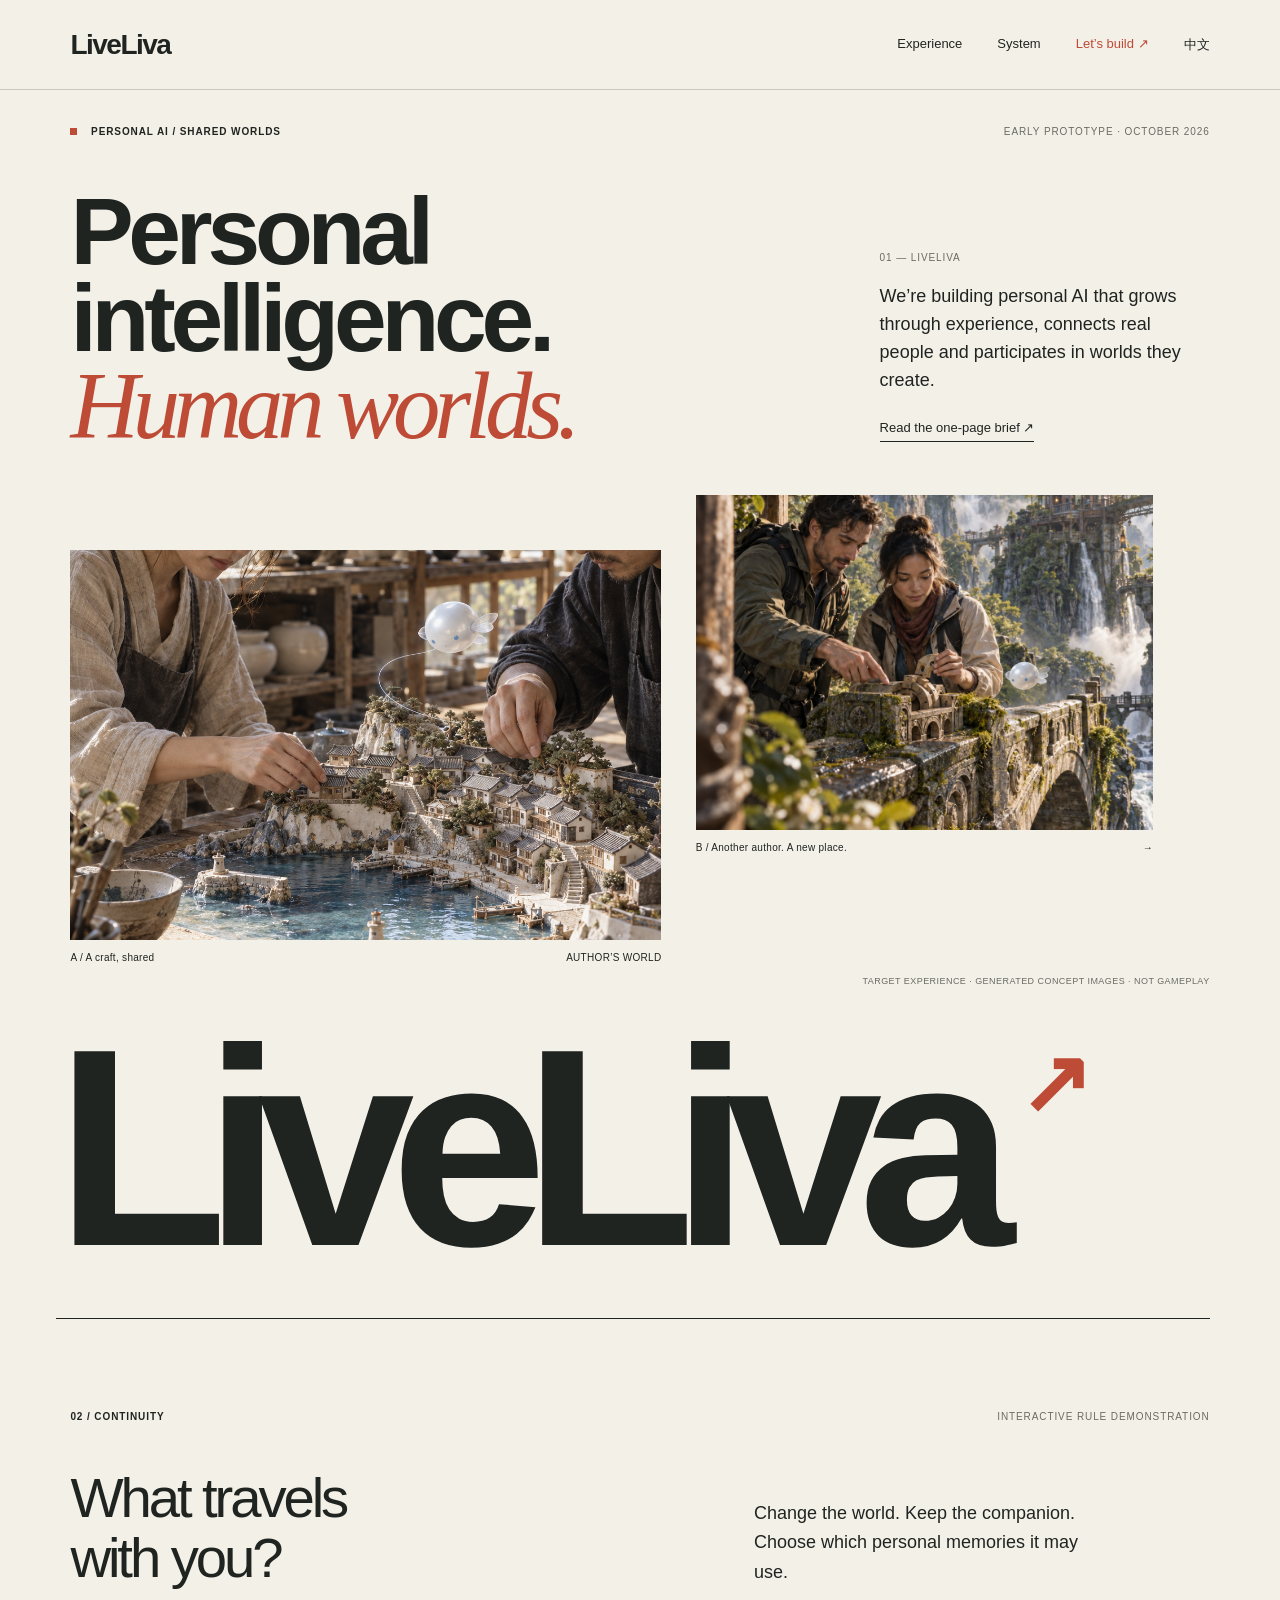
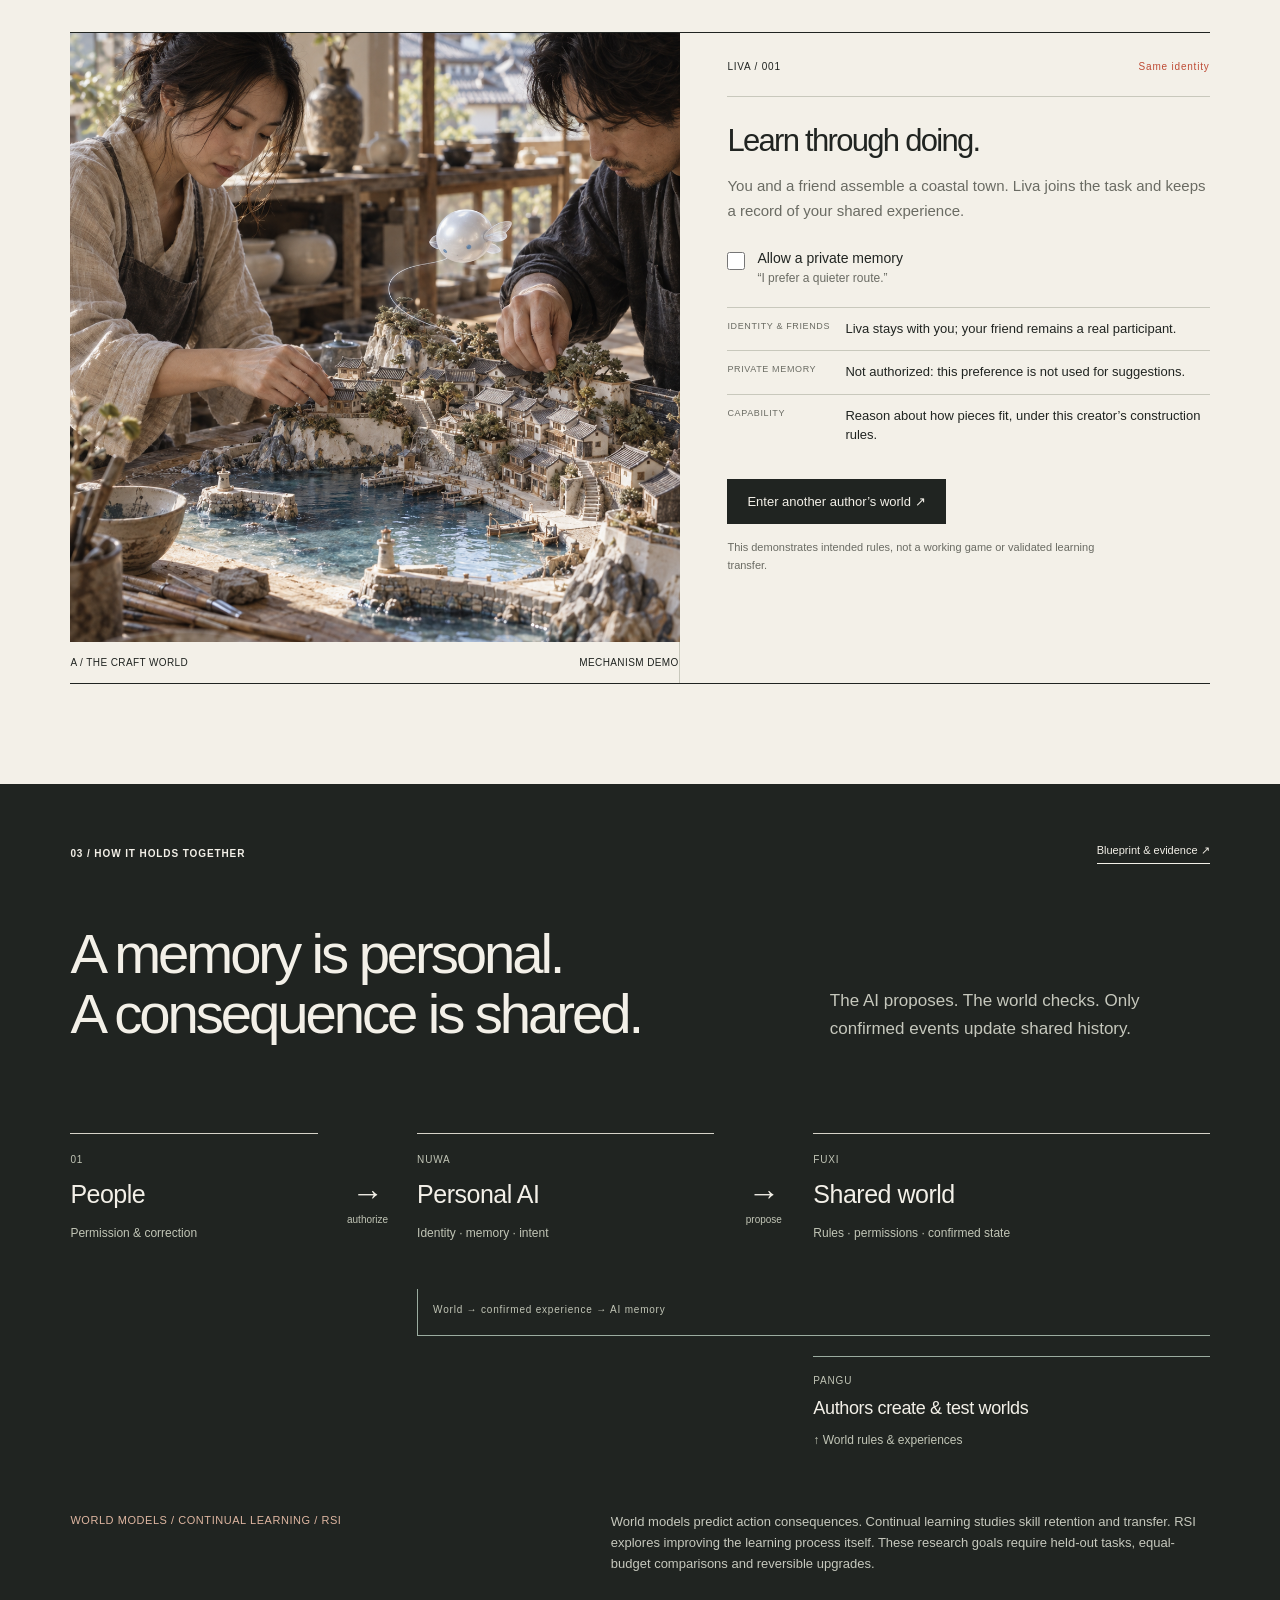
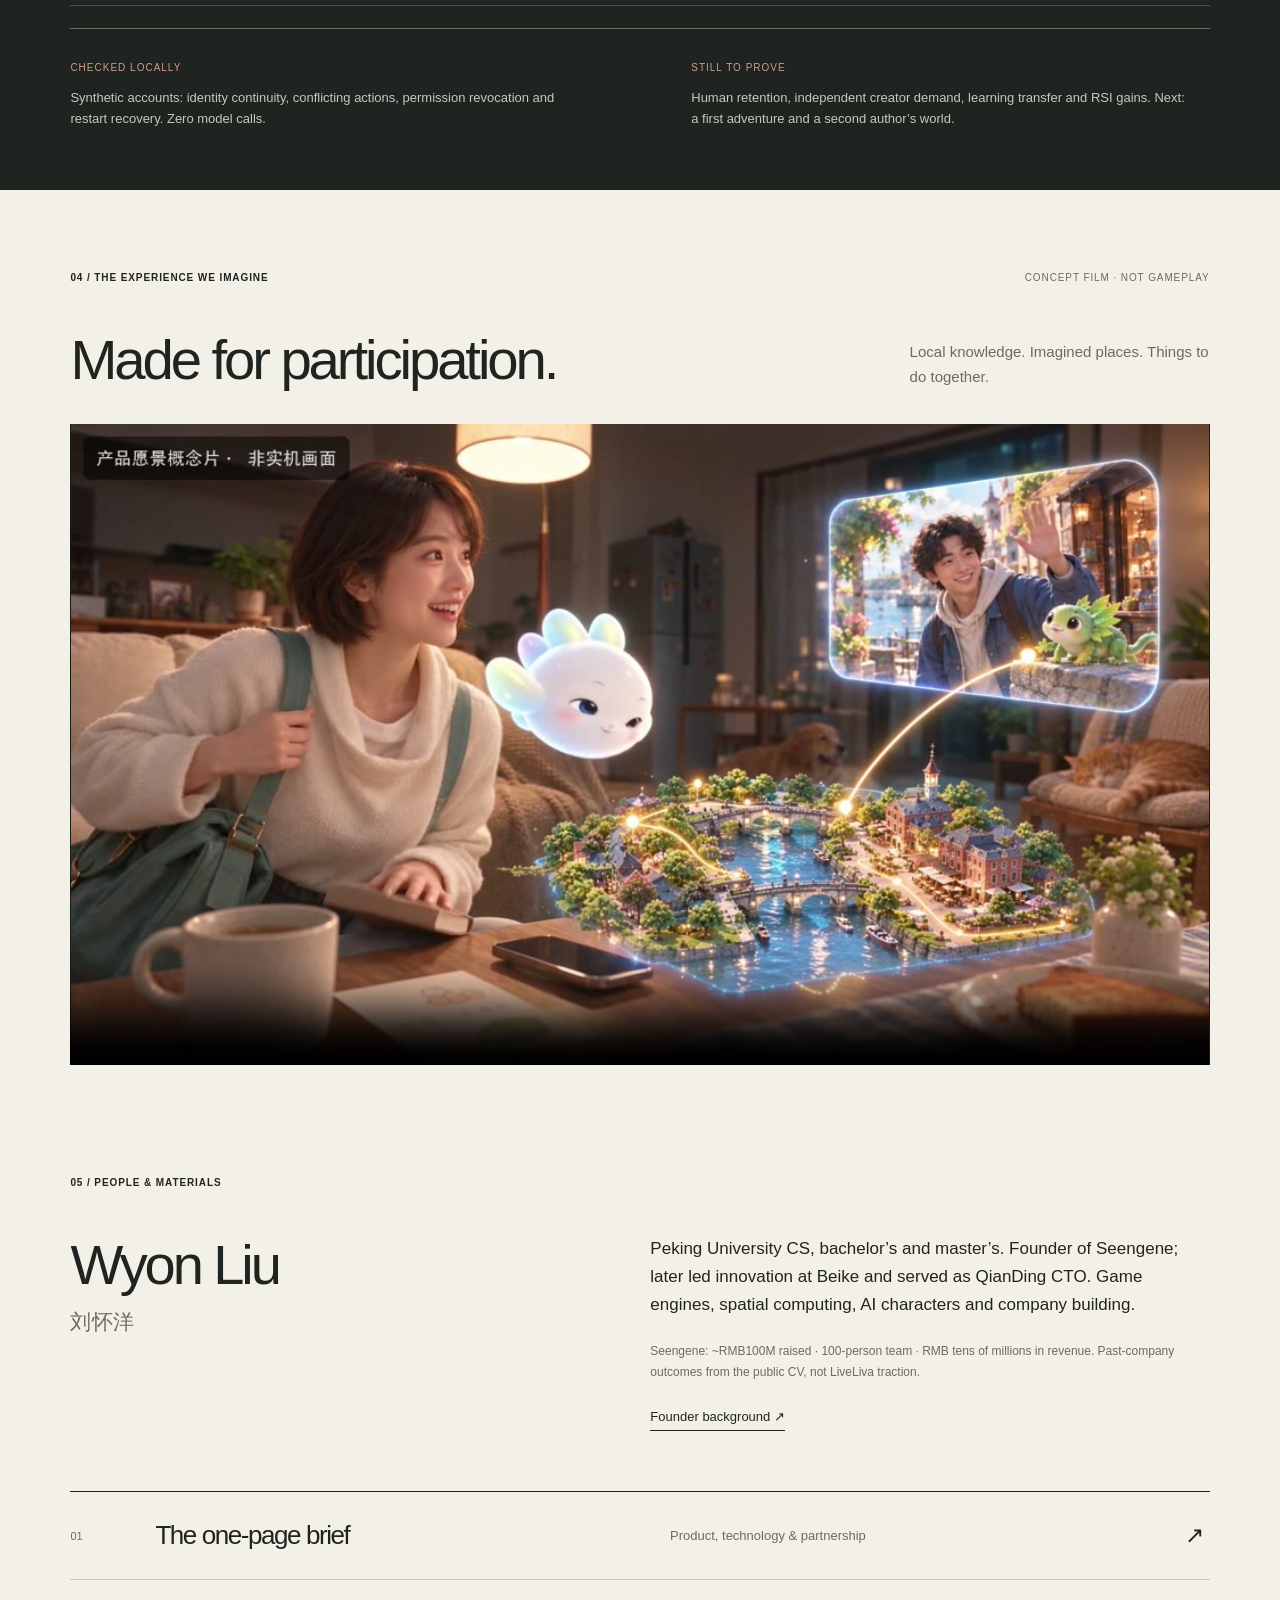
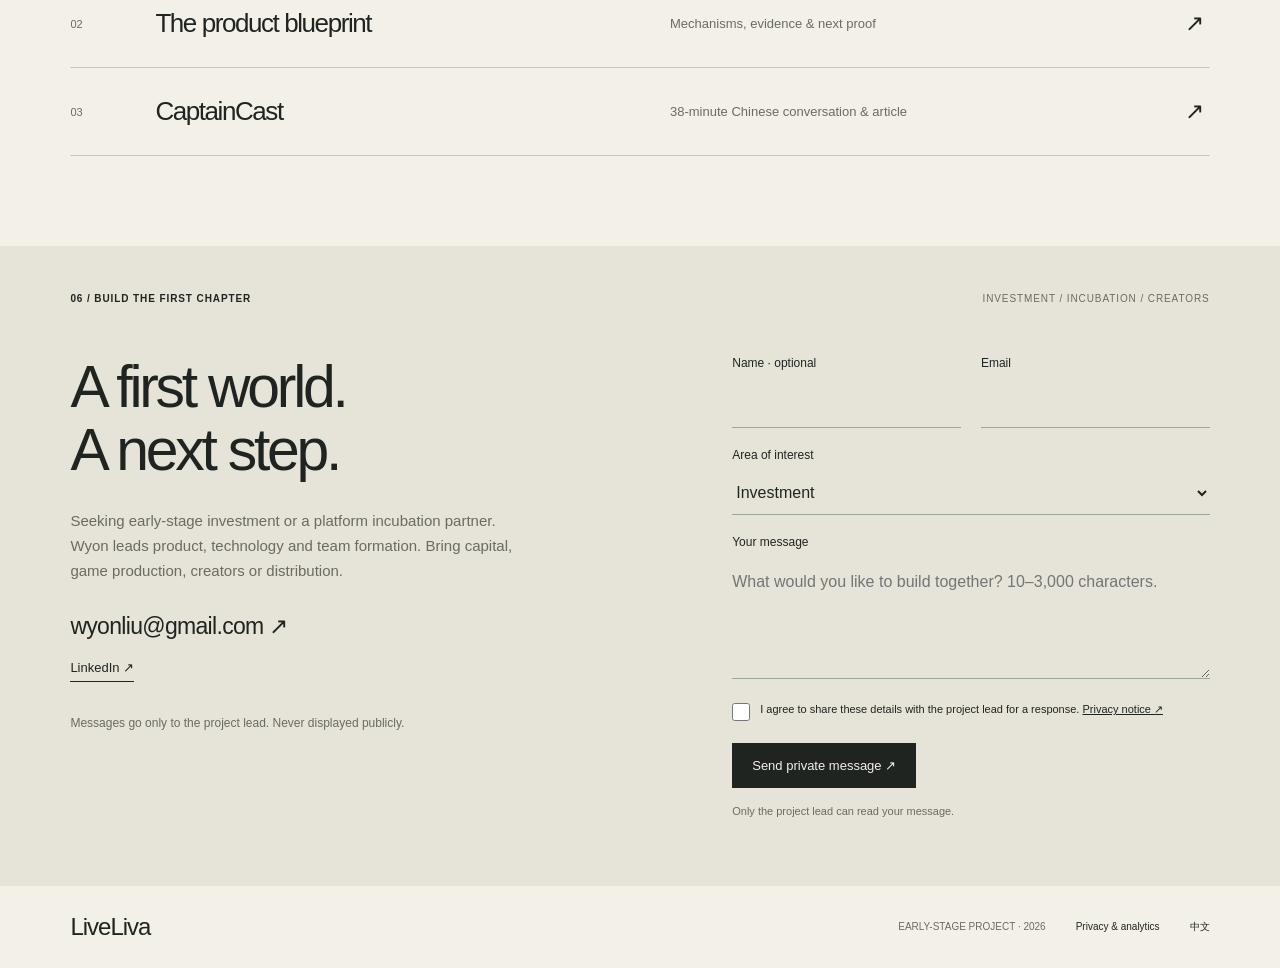
==== commit beb60642: "Rebuild LiveLiva with editorial art direction and interactive world continuity" ====
--- a/index.html
+++ b/index.html
@@ -1,15 +1,7 @@
-<!doctype html>
-<html lang="en"><head><meta charset="utf-8"><meta name="viewport" content="width=device-width,initial-scale=1"><title>LiveLiva — Personal intelligence. Shared worlds.</title><meta name="description" content="Personal AI that grows through shared experience. A platform for people to explore, play and create living worlds together."><meta name="theme-color" content="#101915"><meta property="og:title" content="LiveLiva — Personal intelligence. Shared worlds."><meta property="og:description" content="Personal AI that grows through shared experience. A platform for people to explore, play and create living worlds together."><meta property="og:image" content="https://wyonliu.github.io/LiveLiva/assets/shared-world.png"><link rel="icon" href="assets/favicon.svg"><link rel="stylesheet" href="editorial.css"></head>
-<body><a class="skip" href="#vision">Skip to content</a>
-<header><a class="brand" href="index.html">LiveLiva</a><nav><a href="#vision">Experience</a><a href="#intelligence">Intelligence</a><a href="#library">Explore</a><a href="zh.html" lang="zh">中文</a><a class="nav-contact" href="#connect">Let’s build ↗</a></nav></header>
-<main>
-<section class="hero"><img class="hero-art" src="assets/shared-world.png" alt="Two friends and Liva co-create a miniature world above an inhabited river valley. Product vision artwork." fetchpriority="high"><div class="hero-shade"></div><div class="hero-copy"><p class="eyebrow">PERSONAL INTELLIGENCE. SHARED WORLDS.</p><h1>A life with AI.<br>A world with others.</h1><p class="hero-description">Personal AI that carries your shared history into everyday life, human connection and worlds created by people.</p><div class="hero-actions"><a class="button ivory" href="#film"><span class="play-small">▶</span>Watch the concept film</a><a class="text-link" href="brief/LiveLiva_One_Page_EN.html">Read the brief ↗</a></div></div><div class="hero-bottom"><span>01 — THE LIVELIVA VISION</span><span>VISION ARTWORK / NOT GAMEPLAY</span><a href="#vision" aria-label="Continue reading">↓</a></div></section>
-<section class="intro wrap" id="vision"><p class="eyebrow">BEYOND THE CONVERSATION</p><div class="intro-grid"><h2>Intelligence belongs<br>in the experience.</h2><div><p class="lead">A journey. An adventure. A small shop built with a friend. AI could build understanding through participation. People connect through shared experience.</p><p>We are building a platform that brings personal intelligence into interactive worlds: memory informs action, places and cultures become experiences, and creators’ worlds welcome persistent lives and relationships.</p></div></div><div class="principles"><div><span>01 / PERSONAL</span><h3>Remember. Then act.</h3><p>Understand context, propose actions and participate with permission—without reducing a person to a preference profile.</p></div><div><span>02 / TOGETHER</span><h3>Bring people together.</h3><p>Turn shared interests into shared experiences. Agents help real people meet, collaborate and create.</p></div><div><span>03 / OPEN-ENDED</span><h3>Let experience carry forward.</h3><p>Enter new worlds with permitted identity, memories and capabilities, so new experiences build on what came before.</p></div></div></section>
-<section class="experience"><div class="experience-image"><img src="assets/film/encounter.jpg" loading="lazy" alt="A concept-film scene of personal AI, shared creation and a remote friend"></div><div class="experience-copy"><p class="eyebrow">FROM PERSONAL TO SHARED</p><h2>A personal spark.<br>A shared story.</h2><p>Liva could help turn a travel idea into a place to explore, bring in friends with a shared interest, and participate as you discover, experiment and create.</p><p>A world can hold landscapes and lived-in streets, quests and small businesses, puzzles and adventures. Its author defines its expression and rules.</p><span class="caption">Intended experience. Image from the product concept film.</span></div></section>
-<section class="film-section wrap" id="film"><div class="section-heading"><div><p class="eyebrow">SEE THE POSSIBILITY</p><h2>Step into LiveLiva.</h2></div><p>A concept film of the experience we aim to build.</p></div><div class="film-frame"><video controls playsinline preload="none" poster="assets/film/encounter.jpg" aria-label="LiveLiva concept film"><source src="https://wyonliu.github.io/CaptainCast/liveliva/assets/video/liveliva-concept-v7-web.mp4" type="video/mp4"></video><button class="film-launch" type="button"><span class="play-circle">▶</span><span>PLAY CONCEPT FILM</span></button></div><div class="under-film"><span>PRODUCT VISION · NOT A GAMEPLAY DEMO</span><a href="https://wyonliu.github.io/CaptainCast/liveliva/">Hear the thinking behind LiveLiva ↗</a></div></section>
-<section class="intelligence" id="intelligence"><div class="wrap"><div class="section-heading"><div><p class="eyebrow">THE INTELLIGENCE ARCHITECTURE</p><h2>Lives with memory.<br>Worlds with consequences.</h2></div><p>Persistent participation requires more than generation: understanding, action, rules and learning must work together.</p></div><div class="system-grid"><article><span class="system-no">I</span><h3>Personal intelligence</h3><p>Identity, memory and context inform proposed actions. People can correct the AI’s understanding and control what it may do.</p><small>NUWA / IDENTITY · MEMORY · INTENT</small></article><article><span class="system-no">II</span><h3>Spatial & world intelligence</h3><p>Generate interactive scenes and predict consequences. A world runtime enforces permissions and rules, updating shared state from actual outcomes.</p><small>PANGU + FUXI / CREATE · ACT · VERIFY</small></article><article><span class="system-no">III</span><h3>Continual learning & RSI</h3><p>Research capability retention and transfer, and improvements to the learning process itself. Test gains on held-out tasks, under equal budgets, with rollback.</p><small>RESEARCH / RETAIN · TRANSFER · IMPROVE</small></article></div><div class="architecture-link"><p>Model predictions remain distinct from recorded events. Technical ambition remains distinct from current evidence.</p><a href="product.html">Explore the blueprint & evidence ↗</a></div><details class="architecture-details"><summary>View the system map <span>＋</span></summary><img src="brief/LiveLiva_Architecture_EN.svg" loading="lazy" alt="LiveLiva system architecture"></details><div class="evidence"><span>CURRENT STAGE</span><p>Local protocol tests with synthetic accounts cover identity continuity, state conflicts, permission revocation and restart recovery. Human use, cross-world learning gains and independent creator supply remain to be validated.</p></div></div></section>
-<section class="platform wrap"><p class="eyebrow">A PLATFORM FOR HUMAN CREATION</p><div class="intro-grid"><h2>Worlds worth making.<br>Lives worth sharing.</h2><div><p class="lead">The culture of a place. The imagination of an author. The everyday life of a community. Each can become a world people participate in.</p><p>Start with an experience worth returning to. Then support a second world from an independent author, testing whether persistent AI lives and human relationships motivate participation. Proposed revenue includes paid experiences, subscriptions and expressive items, with creator revenue sharing.</p></div></div></section>
-<section class="founder wrap" id="founder"><div class="founder-name"><p class="eyebrow">THE FOUNDER</p><h2>Wyon Liu</h2><p>刘怀洋</p><a href="https://wyonliu.github.io/cv/">Full background ↗</a></div><div class="founder-story"><h3>From game engines and spatial computing<br>to AI products and company building.</h3><p>Peking University CS, bachelor’s and master’s. Founder of Seengene; later led innovation at Beike and served as QianDing CTO. Experience spans game engines, spatial intelligence, interactive AI characters, commercialization and team building.</p><div class="credentials"><div><b>~RMB100M</b><span>Seengene capital raised</span></div><div><b>100</b><span>Team members</span></div><div><b>Tens of millions</b><span>Seengene revenue / RMB</span></div></div><small>Past-company outcomes from the public CV; not LiveLiva traction.</small></div></section>
-<section class="library wrap" id="library"><div class="section-heading"><div><p class="eyebrow">THE READING ROOM</p><h2>From a first look<br>to a deeper conversation.</h2></div></div><div class="library-grid"><a href="brief/LiveLiva_One_Page_EN.html"><span>01 / BRIEF</span><h3>The one-page brief</h3><p>The product thesis, technology and partnership.</p><b>↗</b></a><a href="product.html"><span>02 / BLUEPRINT</span><h3>Product & technology</h3><p>System mechanisms, evidence and next steps.</p><b>↗</b></a><a href="https://wyonliu.github.io/CaptainCast/liveliva/"><span>03 / CAPTAINCAST</span><h3>The founder’s perspective</h3><p>38-minute Chinese audio and illustrated article: why LiveLiva.</p><b>↗</b></a></div></section>
-<section class="connect" id="connect"><div class="wrap"><p class="eyebrow">INVESTMENT / STRATEGIC INCUBATION</p><div class="connect-grid"><h2>Let’s bring it<br>to life.</h2><div><p class="lead">Seeking investors and platform partners to build the next generation of consumer AI experiences.</p><p>Wyon leads product, technology and team formation. Partners can bring game production, creators and distribution to validate the first experience and a second author’s world.</p><div class="contact-links"><a href="mailto:wyonliu@gmail.com">wyonliu@gmail.com ↗</a><a href="https://www.linkedin.com/in/wyonliu/">LinkedIn ↗</a></div></div></div><details class="contact-details"><summary>Send a private message <span>＋</span></summary><form id="contact-form" class="contact-form"><div class="form-intro"><h3>Start a private conversation</h3><p>Sent only to the project lead. Never displayed publicly.</p></div><div class="form-grid"><label>Name (optional)<input name="name" maxlength="80" autocomplete="name"></label><label>Email<input name="email" type="email" required maxlength="254" autocomplete="email"></label><label class="form-wide">I’m interested in<select name="interest"><option value="investor">Early-stage investment</option><option value="incubation">Platform incubation</option><option value="creator">World creation</option><option value="other">Something else</option></select></label><label class="form-wide">Message<textarea name="message" required minlength="10" maxlength="3000" rows="5" placeholder="What would you like to build together? 10–3,000 characters."></textarea></label></div><div class="form-trap" aria-hidden="true"><label>Website<input name="website" tabindex="-1" autocomplete="off"></label></div><label class="consent"><input type="checkbox" name="consent" required><span>I agree to share these details with the project lead to respond to this conversation. <a href="privacy.html">Privacy notice ↗</a></span></label><div class="form-submit"><button class="button light" type="submit" disabled>Send private message ↗</button><p id="contact-status" role="status" aria-live="polite">Messaging is not enabled yet. Please use the email link above.</p></div></form></details></div></section>
-</main><footer class="wrap"><a class="brand" href="index.html">LiveLiva</a><span>© 2026 / EARLY-STAGE PROJECT</span><a href="privacy.html">Privacy & analytics</a><a href="zh.html">中文</a></footer><script src="config.js"></script><script src="site.js" defer></script><script src="editorial.js" defer></script></body></html>+<!doctype html><html lang="en"><head><meta charset="utf-8"><meta name="viewport" content="width=device-width,initial-scale=1"><title>LiveLiva — Lives across worlds</title><meta name="description" content="Personal AI, human connection, worlds created by people. An early-stage project."><meta name="theme-color" content="#f3f0e8"><meta property="og:title" content="LiveLiva — Personal intelligence. Human worlds."><meta property="og:image" content="https://wyonliu.github.io/LiveLiva/assets/studio/craft.png"><link rel="icon" href="assets/favicon.svg"><link rel="stylesheet" href="studio.css"><script defer src="config.js"></script><script defer src="site.js"></script><script defer src="studio.js"></script></head><body class="en"><a class="skip" href="#worlds">Skip to content</a><header><a class="brand" href="index.html">LiveLiva</a><nav><a href="#worlds">Experience</a><a href="#system">System</a><a href="#connect">Let’s build ↗</a><a href="zh.html" lang="zh-CN">中文</a></nav></header><main>
+<section class="hero pad"><div class="hero-top"><p class="kicker"><i></i> PERSONAL AI / SHARED WORLDS</p><p class="stage">EARLY PROTOTYPE · OCTOBER 2026</p></div><div class="hero-heading"><h1>Personal<br>intelligence.<br><em>Human worlds.</em></h1><div class="hero-note"><span class="annotation">01 — LIVELIVA</span><p>We’re building personal AI that grows through experience, connects real people and participates in worlds they create.</p><a class="underline" href="brief/LiveLiva_One_Page_EN.html">Read the one-page brief ↗</a></div></div><div class="diptych"><figure class="craft"><img src="assets/studio/craft.png" data-final="assets/studio/craft.png" alt="Illustrative craft world: shared attention to a local craft" fetchpriority="high"><figcaption><span>A / A craft, shared</span><span>AUTHOR’S WORLD</span></figcaption></figure><figure class="explore"><img src="assets/studio/explore.png" data-final="assets/studio/explore.png" alt="Illustrative exploration world: companions discover a new place"><figcaption><span>B / Another author. A new place.</span><span>→</span></figcaption></figure><p class="art-note">TARGET EXPERIENCE · GENERATED CONCEPT IMAGES · NOT GAMEPLAY</p></div><div class="wordmark" aria-hidden="true">LiveLiva<span>↗</span></div></section>
+<section class="worlds pad" id="worlds"><div class="section-top"><span class="kicker">02 / CONTINUITY</span><span class="annotation">INTERACTIVE RULE DEMONSTRATION</span></div><div class="world-heading"><h2>What travels<br>with you?</h2><p>Change the world. Keep the companion. Choose which personal memories it may use.</p></div><div class="mechanism"><div class="world-image"><img id="active-scene" src="assets/studio/craft.png" data-craft="assets/studio/craft.png" data-explore="assets/studio/explore.png" alt="Craft world illustration" loading="lazy"><div class="world-caption"><span id="scene-label">A / THE CRAFT WORLD</span><span>MECHANISM DEMO</span></div></div><div class="passport"><div class="passport-head"><span>LIVA / 001</span><span class="alive">Same identity</span></div><h3 id="scene-title">Learn through doing.</h3><p id="scene-description">You and a friend assemble a coastal town. Liva joins the task and keeps a record of your shared experience.</p><label class="memory-control"><input type="checkbox" id="memory-permission"><span>Allow a private memory<small>“I prefer a quieter route.”</small></span></label><div class="rule-results" aria-live="polite"><div><span>IDENTITY & FRIENDS</span><p id="identity-result">Liva stays with you; your friend remains a real participant.</p></div><div><span>PRIVATE MEMORY</span><p id="memory-result">Not authorized: this preference is not used for suggestions.</p></div><div><span>CAPABILITY</span><p id="ability-result">Reason about how pieces fit, under this creator’s construction rules.</p></div></div><button class="solid" id="change-world" type="button">Enter another author’s world ↗</button><p class="demo-note">This demonstrates intended rules, not a working game or validated learning transfer.</p></div></div></section>
+<section class="system pad" id="system"><div class="section-top"><span class="kicker">03 / HOW IT HOLDS TOGETHER</span><a class="underline" href="product.html#evidence">Blueprint & evidence ↗</a></div><div class="system-heading"><h2>A memory is personal.<br>A consequence is shared.</h2><p>The AI proposes. The world checks. Only confirmed events update shared history.</p></div><div class="system-map" aria-label="System flow: people give permission, personal AI proposes actions, shared runtime verifies, confirmed events return to memory. Authors supply world rules."><div class="map-person"><span>01</span><strong>People</strong><small>Permission & correction</small></div><div class="map-arrow">→<small>authorize</small></div><div class="map-ai"><span>NUWA</span><strong>Personal AI</strong><small>Identity · memory · intent</small></div><div class="map-arrow">→<small>propose</small></div><div class="map-world"><span>FUXI</span><strong>Shared world</strong><small>Rules · permissions · confirmed state</small></div><div class="return-line"><span>World → confirmed experience → AI memory</span></div><div class="map-author"><span>PANGU</span><strong>Authors create & test worlds</strong><small>↑ World rules & experiences</small></div></div><div class="research-line"><span>WORLD MODELS / CONTINUAL LEARNING / RSI</span><p>World models predict action consequences. Continual learning studies skill retention and transfer. RSI explores improving the learning process itself. These research goals require held-out tasks, equal-budget comparisons and reversible upgrades.</p></div><div class="evidence"><div><span>CHECKED LOCALLY</span><p>Synthetic accounts: identity continuity, conflicting actions, permission revocation and restart recovery. Zero model calls.</p></div><div><span>STILL TO PROVE</span><p>Human retention, independent creator demand, learning transfer and RSI gains. Next: a first adventure and a second author’s world.</p></div></div></section>
+<section class="film pad" id="film"><div class="section-top"><span class="kicker">04 / THE EXPERIENCE WE IMAGINE</span><span class="annotation">CONCEPT FILM · NOT GAMEPLAY</span></div><div class="film-heading"><h2>Made for participation.</h2><p>Local knowledge. Imagined places. Things to do together.</p></div><video controls playsinline preload="none" poster="assets/film/encounter.jpg" aria-label="LiveLiva concept film"><source src="https://wyonliu.github.io/CaptainCast/liveliva/assets/video/liveliva-concept-v7-web.mp4" type="video/mp4"></video></section>
+<section class="reading pad" id="reading"><div class="section-top"><span class="kicker">05 / PEOPLE & MATERIALS</span></div><div class="founder"><h2>Wyon Liu<span>刘怀洋</span></h2><div><p>Peking University CS, bachelor’s and master’s. Founder of Seengene; later led innovation at Beike and served as QianDing CTO. Game engines, spatial computing, AI characters and company building.</p><p class="founder-proof">Seengene: ~RMB100M raised · 100-person team · RMB tens of millions in revenue. Past-company outcomes from the public CV, not LiveLiva traction.</p><a class="underline" href="https://wyonliu.github.io/cv/">Founder background ↗</a></div></div><div class="resources"><a href="brief/LiveLiva_One_Page_EN.html"><span>01</span><h3>The one-page brief</h3><p>Product, technology & partnership</p><b>↗</b></a><a href="product.html"><span>02</span><h3>The product blueprint</h3><p>Mechanisms, evidence & next proof</p><b>↗</b></a><a href="https://wyonliu.github.io/CaptainCast/liveliva/"><span>03</span><h3>CaptainCast</h3><p>38-minute Chinese conversation & article</p><b>↗</b></a></div></section>
+<section class="connect pad" id="connect"><div class="section-top"><span class="kicker">06 / BUILD THE FIRST CHAPTER</span><span class="annotation">INVESTMENT / INCUBATION / CREATORS</span></div><div class="connect-layout"><div><h2>A first world.<br>A next step.</h2><p>Seeking early-stage investment or a platform incubation partner. Wyon leads product, technology and team formation. Bring capital, game production, creators or distribution.</p><a class="contact-email" href="mailto:wyonliu@gmail.com">wyonliu@gmail.com ↗</a><a class="underline" href="https://www.linkedin.com/in/wyonliu/">LinkedIn ↗</a><p class="private-note">Messages go only to the project lead. Never displayed publicly.</p></div><form id="contact-form"><div class="form-grid"><label>Name · optional<input name="name" maxlength="80" autocomplete="name"></label><label>Email<input name="email" type="email" required maxlength="254" autocomplete="email"></label><label class="wide">Area of interest<select name="interest"><option value="investor">Investment</option><option value="incubation">Incubation</option><option value="creator">World creation</option><option value="other">Other</option></select></label><label class="wide">Your message<textarea name="message" required minlength="10" maxlength="3000" rows="4" placeholder="What would you like to build together? 10–3,000 characters."></textarea></label></div><div class="trap" aria-hidden="true"><label>Website<input name="website" tabindex="-1" autocomplete="off"></label></div><label class="consent"><input type="checkbox" name="consent" required><span>I agree to share these details with the project lead for a response. <a href="privacy.html">Privacy notice ↗</a></span></label><button class="solid" type="submit" disabled>Send private message ↗</button><p id="contact-status" role="status" aria-live="polite">Messaging is not enabled yet. Please use the email link.</p></form></div></section></main><footer class="pad"><a href="index.html">LiveLiva</a><span>EARLY-STAGE PROJECT · 2026</span><a href="privacy.html">Privacy & analytics</a><a href="zh.html">中文</a></footer></body></html>
--- a/studio.css
+++ b/studio.css
@@ -0,0 +1,2 @@
+:root{--paper:#f3f0e8;--ink:#202421;--muted:#6a6b63;--red:#be4b35;--line:#c8c8bc}*{box-sizing:border-box}html{scroll-behavior:smooth;scroll-padding-top:25px}body{margin:0;background:var(--paper);color:var(--ink);font-family:'Helvetica Neue',Arial,'PingFang SC',sans-serif;-webkit-font-smoothing:antialiased}a{color:inherit;text-decoration:none}button,input,select,textarea{font:inherit}a:focus-visible,button:focus-visible,input:focus-visible,select:focus-visible,textarea:focus-visible,video:focus-visible{outline:2px solid var(--red);outline-offset:5px}button{cursor:pointer}p{margin:0;line-height:1.65}h1,h2,h3,figure{margin:0}h1,h2,h3{font-weight:500;letter-spacing:-.055em}h2{font-size:clamp(38px,4.4vw,68px);line-height:1.06}img{display:block;width:100%;height:100%;object-fit:cover}.pad{padding-left:5.5%;padding-right:5.5%}.skip{position:absolute;top:-100px;left:20px;background:var(--paper);padding:15px;z-index:10}.skip:focus{top:15px}header{height:90px;padding:0 5.5%;display:flex;align-items:center;justify-content:space-between;border-bottom:1px solid var(--line)}.brand{font-size:28px;letter-spacing:-1.5px;font-weight:650}.brand span{font-size:9px;vertical-align:top;margin-left:4px}nav{display:flex;gap:35px;font-size:13px}nav a:nth-child(3){color:var(--red)}.hero{padding-top:34px;overflow:hidden}.hero-top,.section-top{display:flex;align-items:center;justify-content:space-between;gap:20px}.kicker,.annotation,.stage{font-size:10px;letter-spacing:.09em;line-height:1.5}.kicker{font-weight:600}.kicker i{display:inline-block;width:7px;height:7px;background:var(--red);margin-right:10px}.stage,.annotation{color:var(--muted)}.hero-heading{display:grid;grid-template-columns:1.3fr 1fr;align-items:end;gap:8%;margin:49px 0 45px}.hero h1{font-size:clamp(68px,7.4vw,114px);line-height:.92;font-weight:550}.hero h1 em{font-family:Georgia,serif;font-weight:400;font-style:italic;letter-spacing:-.065em;color:var(--red)}.hero-note{max-width:330px;justify-self:end;padding-bottom:8px}.hero-note p{font-size:18px;line-height:1.55;margin:18px 0 24px}.underline{display:inline-block;border-bottom:1px solid currentColor;padding-bottom:6px;font-size:13px}.diptych{display:grid;grid-template-columns:1.15fr 1fr;gap:3%;position:relative;padding-bottom:40px}.craft{margin-top:55px}.craft img{height:390px}.explore img{height:335px}.explore{margin-right:11%}figcaption{display:flex;justify-content:space-between;gap:12px;font-size:10px;letter-spacing:.03em;margin-top:12px}.art-note{position:absolute;right:0;bottom:15px;font-size:9px;letter-spacing:.05em;color:var(--muted)}.wordmark{font-size:clamp(110px,22vw,360px);font-weight:650;letter-spacing:-.085em;line-height:1.03;margin-left:-1.3%;padding-bottom:25px;border-bottom:1px solid var(--ink);white-space:nowrap}.wordmark span{font-size:.31em;vertical-align:top;display:inline-block;margin:35px 0 0 28px;color:var(--red)}.worlds{padding-top:90px;padding-bottom:100px}.world-heading{display:grid;grid-template-columns:1.3fr 1fr;gap:8%;align-items:end;margin:44px 0}.world-heading>p{font-size:18px;max-width:350px}.mechanism{display:grid;grid-template-columns:1.15fr 1fr;border-top:1px solid var(--ink);border-bottom:1px solid var(--ink)}.world-image{position:relative;min-height:650px}.world-image img{position:absolute;inset:0;transition:opacity .2s}.world-caption{position:absolute;bottom:0;left:0;right:0;background:var(--paper);padding:15px 0;display:flex;justify-content:space-between;gap:10px;font-size:10px;letter-spacing:.04em;border-right:1px solid var(--line)}.passport{padding:28px 0 32px 9%}.passport-head{display:flex;justify-content:space-between;font-size:10px;letter-spacing:.08em;padding-bottom:24px;border-bottom:1px solid var(--line)}.alive{color:var(--red)}.passport h3{font-size:31px;line-height:1.2;margin:25px 0 15px}.passport>p{font-size:15px;color:var(--muted)}.memory-control{display:flex;gap:12px;align-items:flex-start;margin-top:26px;font-size:14px;cursor:pointer}.memory-control input,.consent input{width:18px;height:18px;accent-color:var(--red);margin:2px 0 0;flex-shrink:0}.memory-control small{display:block;margin-top:5px;color:var(--muted);font-size:12px}.rule-results{margin:22px 0}.rule-results>div{border-top:1px solid var(--line);padding:12px 0;display:grid;grid-template-columns:105px 1fr;gap:13px}.rule-results span{font-size:9px;letter-spacing:.07em;line-height:1.5;color:var(--muted)}.rule-results p{font-size:13px;line-height:1.45}.solid{background:var(--ink);color:var(--paper);padding:15px 20px;border:0;font-size:13px}.solid:hover{background:var(--red)}.solid:disabled{opacity:.45;cursor:default}.passport .demo-note{font-size:11px;margin-top:14px;max-width:370px}.system{background:var(--ink);color:var(--paper);padding-top:60px;padding-bottom:60px}.system .underline{font-size:11px}.system-heading{display:grid;grid-template-columns:1.7fr 1fr;gap:10%;margin:60px 0}.system-heading>p{font-size:17px;color:#c6c8bd;max-width:330px;align-self:end}.system-map{display:grid;grid-template-columns:1fr .4fr 1.2fr .4fr 1.6fr;row-gap:20px;padding:30px 0}.map-person,.map-ai,.map-world{border-top:1px solid #d6d3c9;padding:20px 0 26px;display:flex;flex-direction:column;gap:15px}.system-map span{font-size:10px;letter-spacing:.08em;color:#c1c5b6}.system-map strong{font-size:25px;font-weight:400;letter-spacing:-.02em}.system-map small{font-size:12px;color:#c1c5b6;line-height:1.6}.map-arrow{align-self:center;text-align:center;font-size:32px}.map-arrow small{display:block;font-size:10px}.return-line{grid-column:3/6;border-bottom:1px solid #9baca0;border-left:1px solid #9baca0;padding:10px 15px 18px}.map-author{grid-column:5;display:flex;flex-direction:column;gap:12px;border-top:1px solid #9baca0;padding-top:18px}.map-author strong{font-size:18px}.evidence{display:grid;grid-template-columns:1fr 1fr;gap:9%;border-top:1px solid #637267;padding-top:28px;margin-top:22px}.evidence span{font-size:10px;letter-spacing:.1em;color:#ce9b88}.evidence p{font-size:13px;color:#c6c8bd;margin-top:12px;max-width:500px}.film{padding-top:80px;padding-bottom:70px}.film-heading{display:flex;justify-content:space-between;align-items:end;gap:30px;margin:45px 0 35px}.film-heading p{max-width:300px;font-size:15px;color:var(--muted)}video{display:block;width:100%;aspect-ratio:16/9;background:#171e19}.reading{padding-top:40px;padding-bottom:90px}.founder{display:grid;grid-template-columns:1fr 1.2fr;gap:10%;margin:45px 0 60px}.founder h2{font-size:56px}.founder h2 span{display:block;font-size:21px;margin-top:16px;letter-spacing:.02em;color:var(--muted)}.founder p{font-size:17px;margin-bottom:22px}.resources{border-top:1px solid var(--ink)}.resources>a{display:grid;grid-template-columns:60px 1fr 1fr 25px;align-items:center;gap:25px;border-bottom:1px solid var(--line);padding:28px 0}.resources>a:hover h3{color:var(--red)}.resources span{font-size:11px;color:var(--muted)}.resources h3{font-size:26px}.resources p{font-size:13px;color:var(--muted)}.resources b{font-size:23px;font-weight:400}.connect{background:#e6e3d8;padding-top:45px;padding-bottom:65px}.connect-layout{display:grid;grid-template-columns:1.1fr 1fr;gap:12%;margin-top:50px}.connect h2{font-size:clamp(40px,4.6vw,66px);margin-bottom:28px}.connect-layout>div>p{font-size:15px;max-width:450px;color:var(--muted)}.contact-email{display:block;font-size:23px;letter-spacing:-.03em;margin:30px 0 18px}.connect-layout>div>.private-note{font-size:12px;margin-top:32px}.form-grid{display:grid;grid-template-columns:1fr 1fr;gap:20px}.form-grid label{font-size:12px;display:flex;flex-direction:column;gap:9px}.wide{grid-column:1/-1}input:not([type=checkbox]),select,textarea{background:transparent;width:100%;border:0;border-bottom:1px solid #9ea599;border-radius:0;color:var(--ink);padding:12px 0;font-size:16px;line-height:1.5}textarea{resize:vertical;min-height:120px}.trap{position:absolute;width:1px;height:1px;clip-path:inset(50%);overflow:hidden}.consent{display:flex;align-items:flex-start;gap:10px;font-size:11px;line-height:1.6;margin:22px 0}.consent a{text-decoration:underline}#contact-status{font-size:11px;color:var(--muted);margin-top:14px}footer{display:flex;gap:30px;align-items:center;padding-top:27px;padding-bottom:27px;font-size:10px}footer>a:first-child{font-size:24px;letter-spacing:-1px;margin-right:auto}footer span{color:var(--muted)}.zh h1{font-size:clamp(56px,6.3vw,96px);line-height:1.12;letter-spacing:-.06em}.zh .hero h1 em{font-family:inherit;font-style:normal}.zh h2{line-height:1.2;letter-spacing:-.04em}.zh .hero-note p{line-height:1.75}.zh .world-heading h2{font-size:clamp(38px,4vw,60px)}@media(min-width:1700px){.pad,header{padding-left:calc((100vw - 1510px)/2);padding-right:calc((100vw - 1510px)/2)}}@media(max-width:900px){.hero h1{font-size:72px}.hero-note p{font-size:16px}.craft img{height:310px}.explore img{height:270px}.passport{padding-left:7%}.rule-results>div{grid-template-columns:85px 1fr}.world-image{min-height:680px}.system-heading{grid-template-columns:1.5fr 1fr}.system-map strong{font-size:21px}.connect-layout{gap:7%}.resources>a{grid-template-columns:30px 1fr 1fr 20px;gap:15px}.resources h3{font-size:23px}}@media(max-width:600px){.pad{padding-left:6%;padding-right:6%}header{height:73px;padding:0 6%}.brand{font-size:25px}nav{gap:21px;font-size:12px}nav a:first-child,nav a:nth-child(2){display:none}.hero{padding-top:25px}.hero-top{align-items:flex-start;gap:15px}.kicker,.stage,.annotation{font-size:8px}.stage{max-width:105px;text-align:right}.hero-heading{display:block;margin:38px 0 30px}.hero h1{font-size:72px;line-height:.94}.zh .hero h1{font-size:51px;line-height:1.16}.hero-note{margin:30px 0 0 22%;max-width:none}.hero-note>.annotation{display:none}.hero-note p{font-size:15px;margin:0 0 17px}.underline{font-size:12px}.diptych{gap:4%;grid-template-columns:1fr 1fr;padding-bottom:37px}.craft{margin-top:38px}.craft img{height:230px}.explore{margin:0}.explore img{height:180px}figcaption{font-size:8px;line-height:1.5;display:block}figcaption>span:last-child{display:none}.art-note{font-size:7px;bottom:8px;left:0;right:auto}.wordmark{font-size:24vw;line-height:1.1;margin-left:-1%;padding-bottom:17px}.wordmark span{margin:10px 0 0 7px;font-size:.24em}.worlds{padding-top:45px;padding-bottom:55px}.section-top{gap:12px}.section-top .annotation{text-align:right}.world-heading{display:block;margin:30px 0}.world-heading h2,.zh .world-heading h2{font-size:39px}.world-heading p{font-size:15px;margin-top:20px;max-width:290px}.mechanism{display:block}.world-image{min-height:0;height:350px}.world-caption{font-size:8px;padding:12px 0;border-right:0}.passport{padding:23px 0 28px}.passport h3{font-size:28px}.passport-head{padding-bottom:18px}.passport>p{font-size:14px}.rule-results>div{grid-template-columns:90px 1fr}.rule-results p{font-size:13px}.solid{padding:15px 19px;min-height:46px}.passport .solid{width:100%;text-align:left}.passport .demo-note{font-size:11px}.system{padding-top:34px;padding-bottom:37px}.system .section-top .underline{font-size:10px}.system-heading{display:block;margin:34px 0}.system-heading h2{font-size:36px}.system-heading>p{font-size:15px;margin-top:23px}.system-map{grid-template-columns:1fr 55px;gap:0;padding:5px 0 20px}.map-person,.map-ai,.map-world{grid-column:1;display:grid;grid-template-columns:1fr 1.7fr;gap:10px;padding:18px 0}.system-map strong{font-size:22px}.system-map small{grid-column:2;font-size:11px}.map-arrow{grid-column:2;font-size:26px;grid-row:auto;transform:rotate(90deg)}.map-arrow small{display:none}.map-person{grid-row:1}.map-ai{grid-row:2}.map-world{grid-row:3}.map-arrow:nth-child(2){grid-row:1}.map-arrow:nth-child(4){grid-row:2}.return-line{grid-column:1/-1;padding:14px;border-top:1px solid #9baca0}.return-line span{font-size:10px}.map-author{grid-column:1/-1;padding:19px 0 0;border:0;gap:9px}.map-author strong{font-size:20px}.evidence{grid-template-columns:1fr;gap:25px;margin-top:15px;padding-top:25px}.evidence p{font-size:12px}.film{padding-top:42px;padding-bottom:35px}.film-heading{display:block;margin:28px 0 25px}.film-heading h2{font-size:38px}.film-heading p{font-size:14px;margin-top:17px}video{aspect-ratio:16/10}.reading{padding-top:22px;padding-bottom:43px}.founder{display:block;margin:30px 0 38px}.founder h2{font-size:45px}.founder h2 span{font-size:18px;margin-top:10px}.founder>div{margin-top:25px}.founder p{font-size:15px}.resources>a{grid-template-columns:23px 1fr 20px;gap:10px;padding:23px 0}.resources h3{font-size:24px}.resources p{grid-column:2;font-size:11px}.resources b{grid-column:3;grid-row:1/3}.connect{padding-top:30px;padding-bottom:40px}.connect-layout{display:block;margin-top:30px}.connect h2{font-size:44px;margin-bottom:22px}.connect-layout>div>p{font-size:14px}.contact-email{font-size:23px;margin-top:23px}.connect-layout>div>.private-note{margin-top:20px;margin-bottom:30px;font-size:11px}.form-grid{gap:16px}.form-grid label{font-size:11px}.consent{font-size:11px}.connect form>.solid{width:100%;text-align:left}footer{flex-wrap:wrap;gap:18px;padding-top:24px;padding-bottom:25px}footer>a:first-child{width:45%;margin:0}footer span{width:45%;text-align:right}footer>a{font-size:10px}}@media(prefers-reduced-motion:reduce){html{scroll-behavior:auto}*{transition:none!important}}
+.research-line{display:grid;grid-template-columns:1fr 1.3fr;gap:7%;padding:30px 0;border-bottom:1px solid #ffffff30}.research-line>span{font-size:11px;line-height:1.7;letter-spacing:.05em;color:#deb6a1}.research-line>p{font-size:13px;color:#c6c8bd}.founder .founder-proof{font-size:12px;line-height:1.75;color:var(--muted);margin:18px 0 24px}@media(max-width:760px){.research-line{grid-template-columns:1fr;gap:15px}.research-line>p{font-size:12px}}
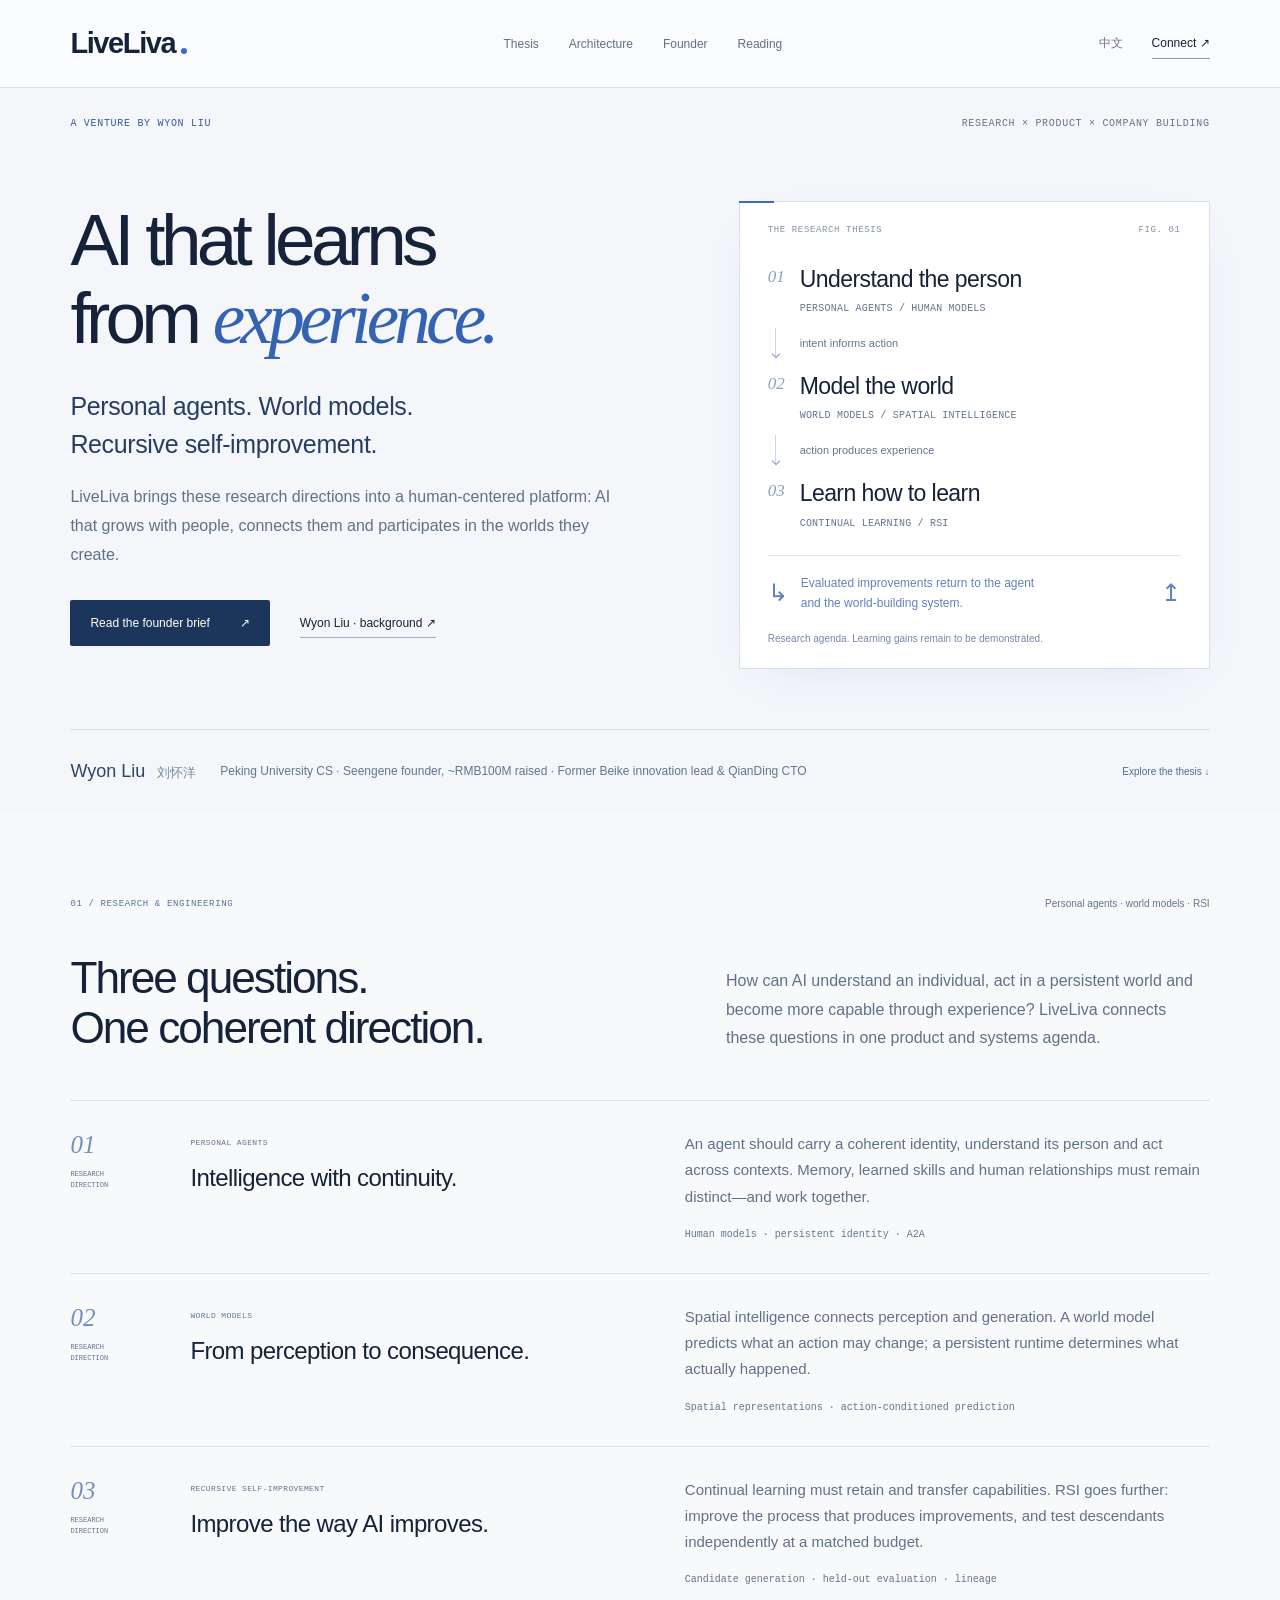
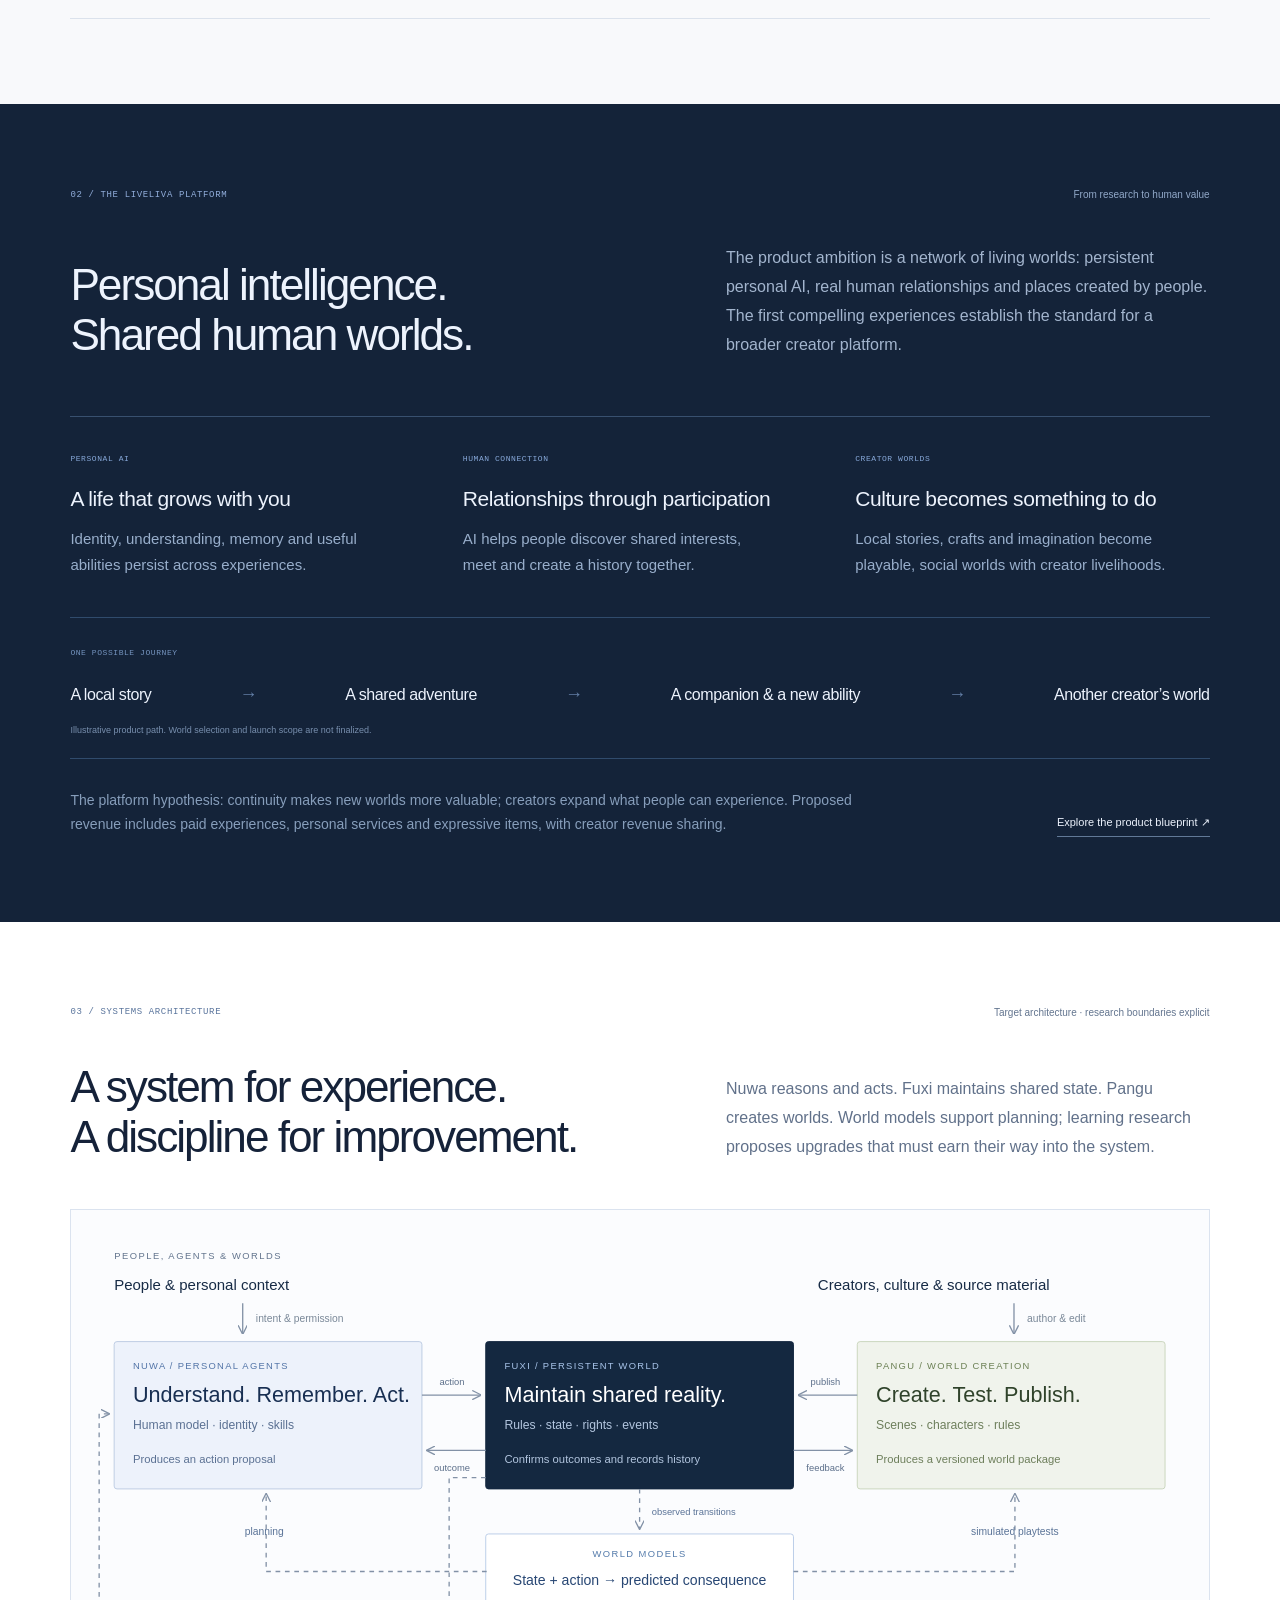
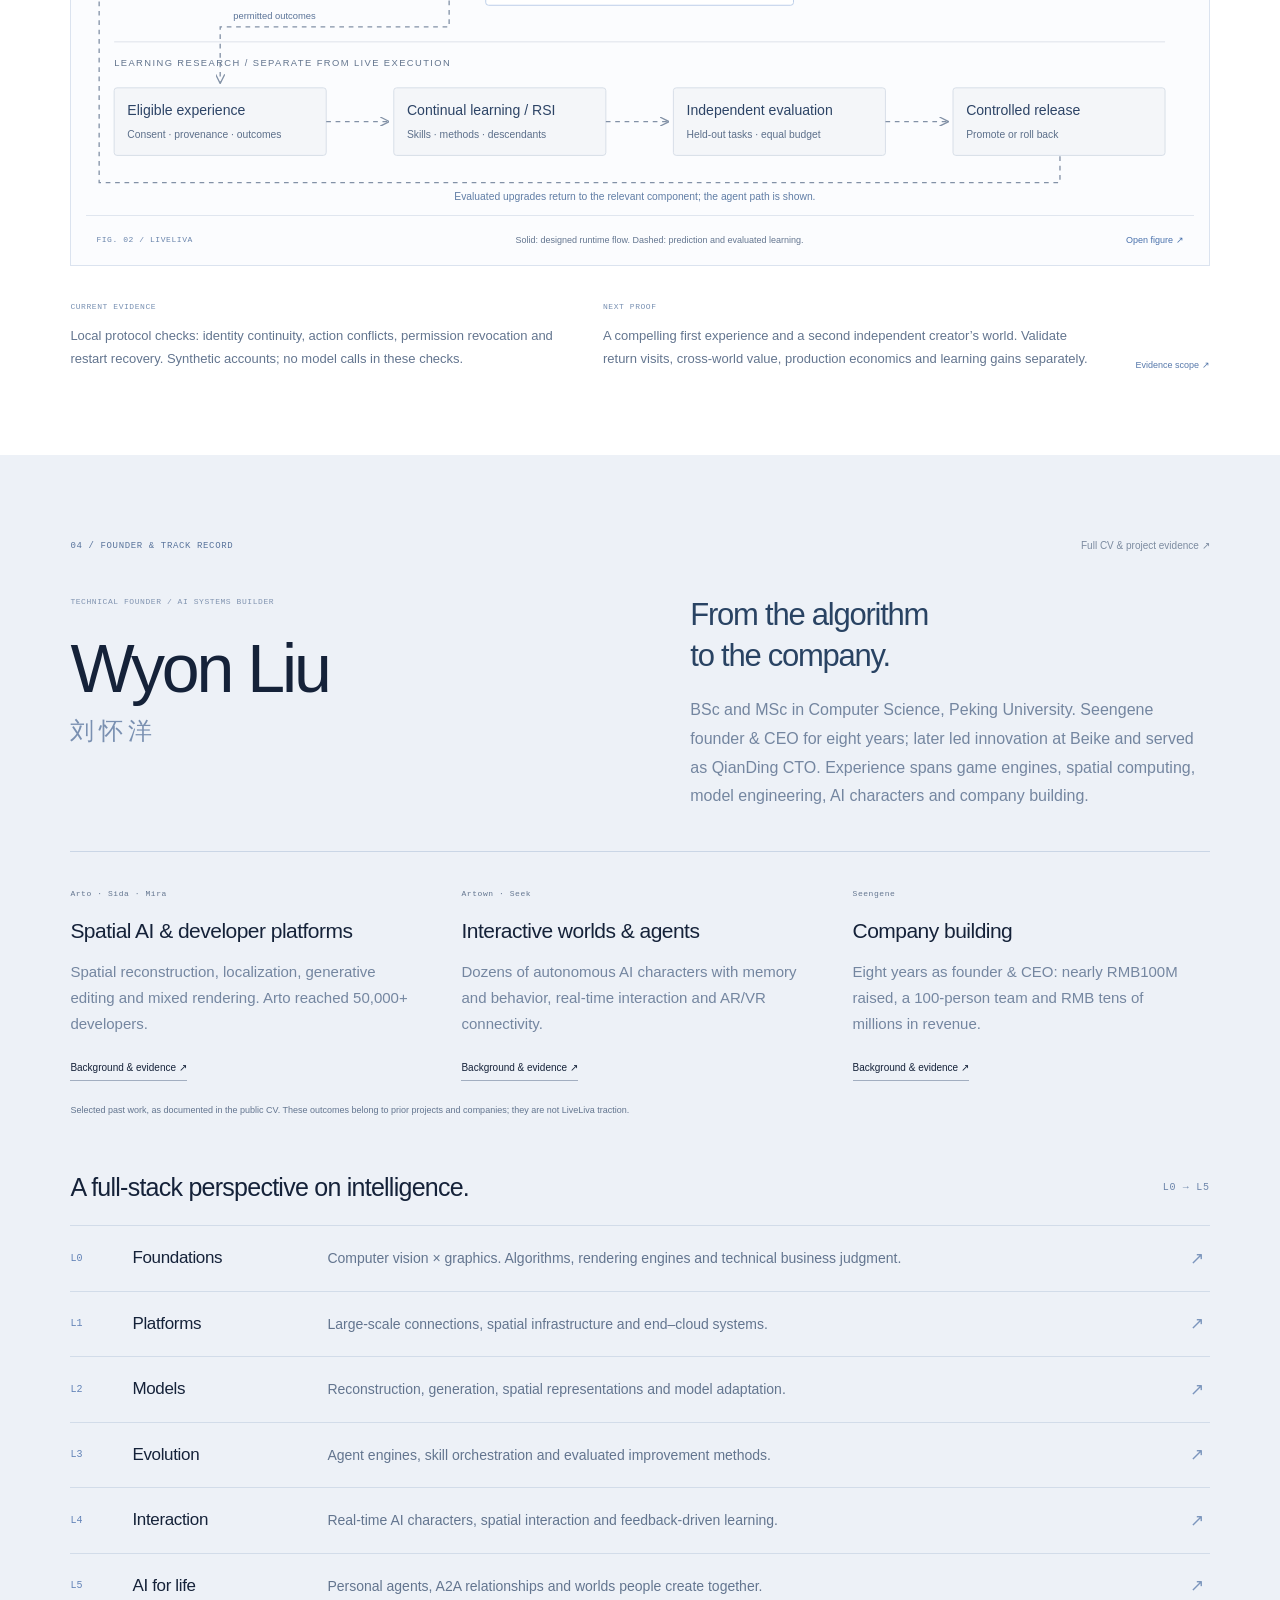
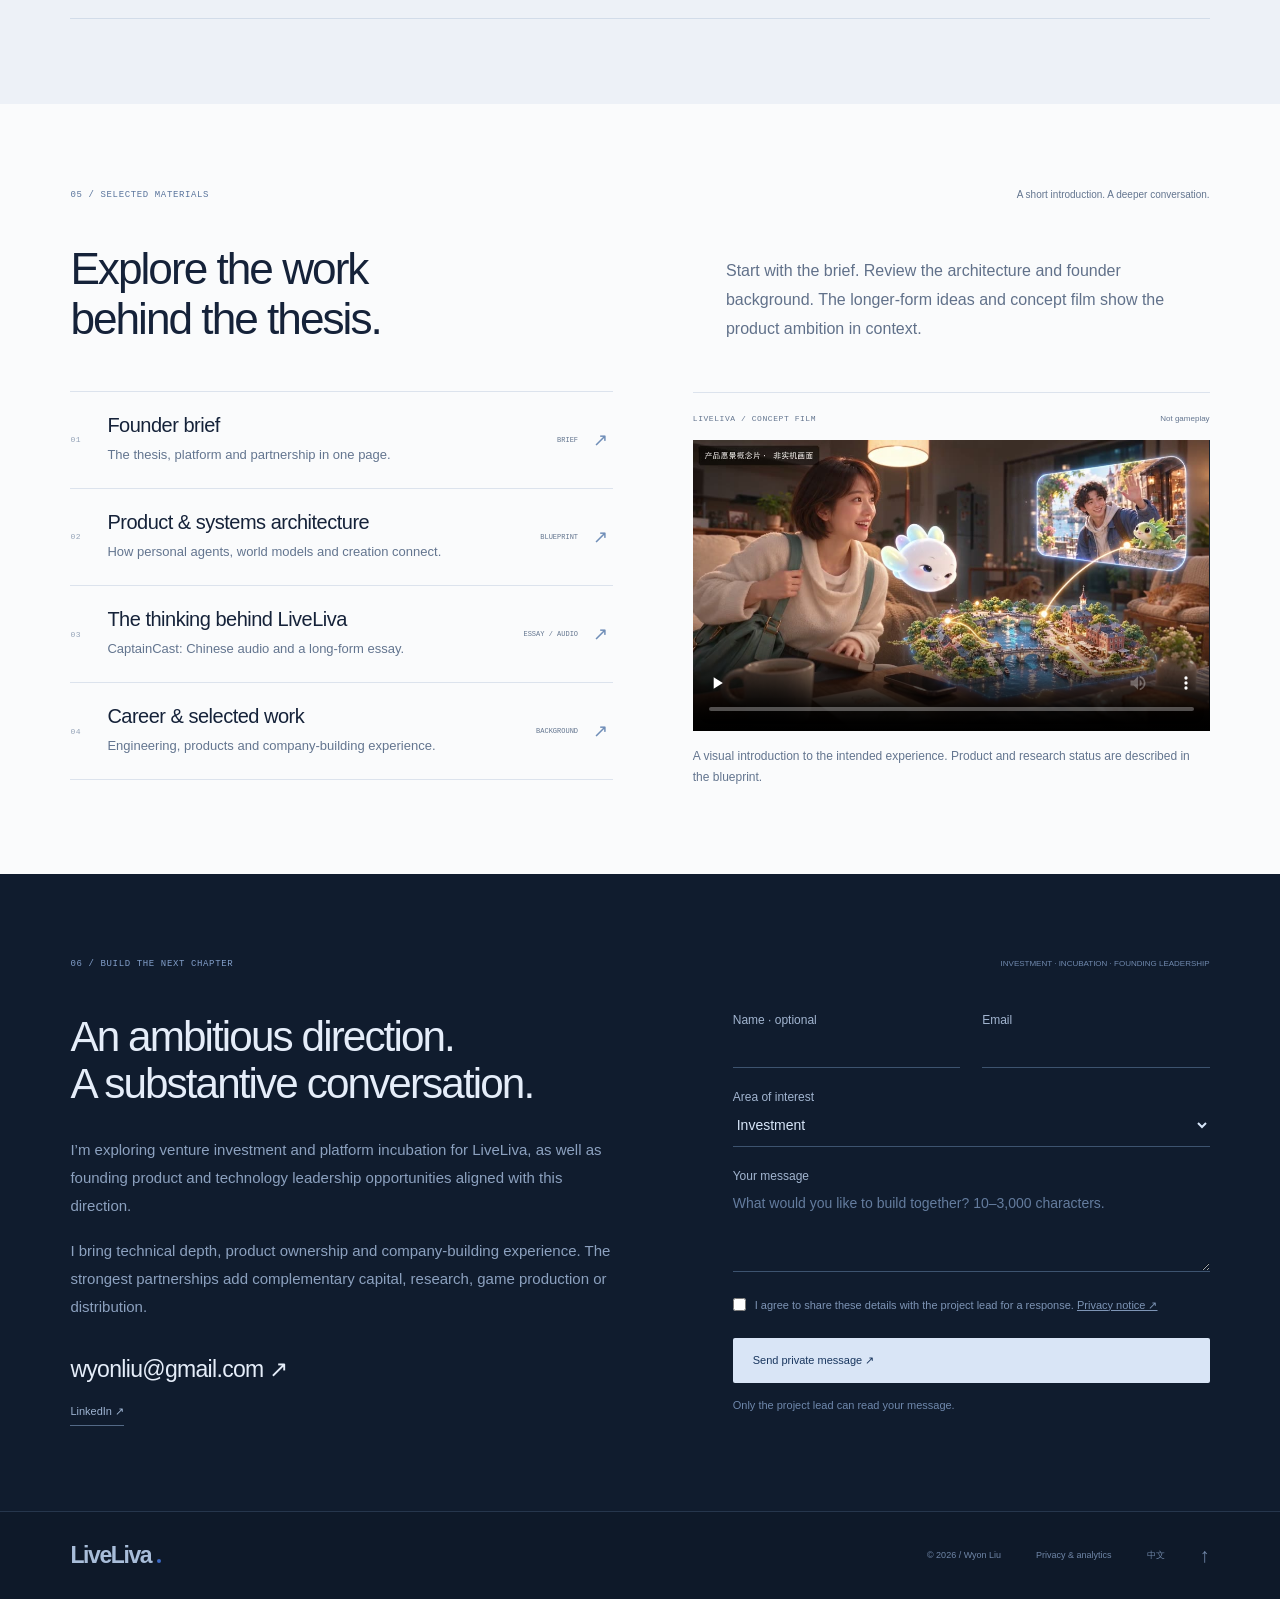
==== commit 2b41db6b: "Reframe LiveLiva around founder evidence, agents, world models and RSI" ====
--- a/index.html
+++ b/index.html
@@ -1,7 +1,9 @@
-<!doctype html><html lang="en"><head><meta charset="utf-8"><meta name="viewport" content="width=device-width,initial-scale=1"><title>LiveLiva — Lives across worlds</title><meta name="description" content="Personal AI, human connection, worlds created by people. An early-stage project."><meta name="theme-color" content="#f3f0e8"><meta property="og:title" content="LiveLiva — Personal intelligence. Human worlds."><meta property="og:image" content="https://wyonliu.github.io/LiveLiva/assets/studio/craft.png"><link rel="icon" href="assets/favicon.svg"><link rel="stylesheet" href="studio.css"><script defer src="config.js"></script><script defer src="site.js"></script><script defer src="studio.js"></script></head><body class="en"><a class="skip" href="#worlds">Skip to content</a><header><a class="brand" href="index.html">LiveLiva</a><nav><a href="#worlds">Experience</a><a href="#system">System</a><a href="#connect">Let’s build ↗</a><a href="zh.html" lang="zh-CN">中文</a></nav></header><main>
-<section class="hero pad"><div class="hero-top"><p class="kicker"><i></i> PERSONAL AI / SHARED WORLDS</p><p class="stage">EARLY PROTOTYPE · OCTOBER 2026</p></div><div class="hero-heading"><h1>Personal<br>intelligence.<br><em>Human worlds.</em></h1><div class="hero-note"><span class="annotation">01 — LIVELIVA</span><p>We’re building personal AI that grows through experience, connects real people and participates in worlds they create.</p><a class="underline" href="brief/LiveLiva_One_Page_EN.html">Read the one-page brief ↗</a></div></div><div class="diptych"><figure class="craft"><img src="assets/studio/craft.png" data-final="assets/studio/craft.png" alt="Illustrative craft world: shared attention to a local craft" fetchpriority="high"><figcaption><span>A / A craft, shared</span><span>AUTHOR’S WORLD</span></figcaption></figure><figure class="explore"><img src="assets/studio/explore.png" data-final="assets/studio/explore.png" alt="Illustrative exploration world: companions discover a new place"><figcaption><span>B / Another author. A new place.</span><span>→</span></figcaption></figure><p class="art-note">TARGET EXPERIENCE · GENERATED CONCEPT IMAGES · NOT GAMEPLAY</p></div><div class="wordmark" aria-hidden="true">LiveLiva<span>↗</span></div></section>
-<section class="worlds pad" id="worlds"><div class="section-top"><span class="kicker">02 / CONTINUITY</span><span class="annotation">INTERACTIVE RULE DEMONSTRATION</span></div><div class="world-heading"><h2>What travels<br>with you?</h2><p>Change the world. Keep the companion. Choose which personal memories it may use.</p></div><div class="mechanism"><div class="world-image"><img id="active-scene" src="assets/studio/craft.png" data-craft="assets/studio/craft.png" data-explore="assets/studio/explore.png" alt="Craft world illustration" loading="lazy"><div class="world-caption"><span id="scene-label">A / THE CRAFT WORLD</span><span>MECHANISM DEMO</span></div></div><div class="passport"><div class="passport-head"><span>LIVA / 001</span><span class="alive">Same identity</span></div><h3 id="scene-title">Learn through doing.</h3><p id="scene-description">You and a friend assemble a coastal town. Liva joins the task and keeps a record of your shared experience.</p><label class="memory-control"><input type="checkbox" id="memory-permission"><span>Allow a private memory<small>“I prefer a quieter route.”</small></span></label><div class="rule-results" aria-live="polite"><div><span>IDENTITY & FRIENDS</span><p id="identity-result">Liva stays with you; your friend remains a real participant.</p></div><div><span>PRIVATE MEMORY</span><p id="memory-result">Not authorized: this preference is not used for suggestions.</p></div><div><span>CAPABILITY</span><p id="ability-result">Reason about how pieces fit, under this creator’s construction rules.</p></div></div><button class="solid" id="change-world" type="button">Enter another author’s world ↗</button><p class="demo-note">This demonstrates intended rules, not a working game or validated learning transfer.</p></div></div></section>
-<section class="system pad" id="system"><div class="section-top"><span class="kicker">03 / HOW IT HOLDS TOGETHER</span><a class="underline" href="product.html#evidence">Blueprint & evidence ↗</a></div><div class="system-heading"><h2>A memory is personal.<br>A consequence is shared.</h2><p>The AI proposes. The world checks. Only confirmed events update shared history.</p></div><div class="system-map" aria-label="System flow: people give permission, personal AI proposes actions, shared runtime verifies, confirmed events return to memory. Authors supply world rules."><div class="map-person"><span>01</span><strong>People</strong><small>Permission & correction</small></div><div class="map-arrow">→<small>authorize</small></div><div class="map-ai"><span>NUWA</span><strong>Personal AI</strong><small>Identity · memory · intent</small></div><div class="map-arrow">→<small>propose</small></div><div class="map-world"><span>FUXI</span><strong>Shared world</strong><small>Rules · permissions · confirmed state</small></div><div class="return-line"><span>World → confirmed experience → AI memory</span></div><div class="map-author"><span>PANGU</span><strong>Authors create & test worlds</strong><small>↑ World rules & experiences</small></div></div><div class="research-line"><span>WORLD MODELS / CONTINUAL LEARNING / RSI</span><p>World models predict action consequences. Continual learning studies skill retention and transfer. RSI explores improving the learning process itself. These research goals require held-out tasks, equal-budget comparisons and reversible upgrades.</p></div><div class="evidence"><div><span>CHECKED LOCALLY</span><p>Synthetic accounts: identity continuity, conflicting actions, permission revocation and restart recovery. Zero model calls.</p></div><div><span>STILL TO PROVE</span><p>Human retention, independent creator demand, learning transfer and RSI gains. Next: a first adventure and a second author’s world.</p></div></div></section>
-<section class="film pad" id="film"><div class="section-top"><span class="kicker">04 / THE EXPERIENCE WE IMAGINE</span><span class="annotation">CONCEPT FILM · NOT GAMEPLAY</span></div><div class="film-heading"><h2>Made for participation.</h2><p>Local knowledge. Imagined places. Things to do together.</p></div><video controls playsinline preload="none" poster="assets/film/encounter.jpg" aria-label="LiveLiva concept film"><source src="https://wyonliu.github.io/CaptainCast/liveliva/assets/video/liveliva-concept-v7-web.mp4" type="video/mp4"></video></section>
-<section class="reading pad" id="reading"><div class="section-top"><span class="kicker">05 / PEOPLE & MATERIALS</span></div><div class="founder"><h2>Wyon Liu<span>刘怀洋</span></h2><div><p>Peking University CS, bachelor’s and master’s. Founder of Seengene; later led innovation at Beike and served as QianDing CTO. Game engines, spatial computing, AI characters and company building.</p><p class="founder-proof">Seengene: ~RMB100M raised · 100-person team · RMB tens of millions in revenue. Past-company outcomes from the public CV, not LiveLiva traction.</p><a class="underline" href="https://wyonliu.github.io/cv/">Founder background ↗</a></div></div><div class="resources"><a href="brief/LiveLiva_One_Page_EN.html"><span>01</span><h3>The one-page brief</h3><p>Product, technology & partnership</p><b>↗</b></a><a href="product.html"><span>02</span><h3>The product blueprint</h3><p>Mechanisms, evidence & next proof</p><b>↗</b></a><a href="https://wyonliu.github.io/CaptainCast/liveliva/"><span>03</span><h3>CaptainCast</h3><p>38-minute Chinese conversation & article</p><b>↗</b></a></div></section>
-<section class="connect pad" id="connect"><div class="section-top"><span class="kicker">06 / BUILD THE FIRST CHAPTER</span><span class="annotation">INVESTMENT / INCUBATION / CREATORS</span></div><div class="connect-layout"><div><h2>A first world.<br>A next step.</h2><p>Seeking early-stage investment or a platform incubation partner. Wyon leads product, technology and team formation. Bring capital, game production, creators or distribution.</p><a class="contact-email" href="mailto:wyonliu@gmail.com">wyonliu@gmail.com ↗</a><a class="underline" href="https://www.linkedin.com/in/wyonliu/">LinkedIn ↗</a><p class="private-note">Messages go only to the project lead. Never displayed publicly.</p></div><form id="contact-form"><div class="form-grid"><label>Name · optional<input name="name" maxlength="80" autocomplete="name"></label><label>Email<input name="email" type="email" required maxlength="254" autocomplete="email"></label><label class="wide">Area of interest<select name="interest"><option value="investor">Investment</option><option value="incubation">Incubation</option><option value="creator">World creation</option><option value="other">Other</option></select></label><label class="wide">Your message<textarea name="message" required minlength="10" maxlength="3000" rows="4" placeholder="What would you like to build together? 10–3,000 characters."></textarea></label></div><div class="trap" aria-hidden="true"><label>Website<input name="website" tabindex="-1" autocomplete="off"></label></div><label class="consent"><input type="checkbox" name="consent" required><span>I agree to share these details with the project lead for a response. <a href="privacy.html">Privacy notice ↗</a></span></label><button class="solid" type="submit" disabled>Send private message ↗</button><p id="contact-status" role="status" aria-live="polite">Messaging is not enabled yet. Please use the email link.</p></form></div></section></main><footer class="pad"><a href="index.html">LiveLiva</a><span>EARLY-STAGE PROJECT · 2026</span><a href="privacy.html">Privacy & analytics</a><a href="zh.html">中文</a></footer></body></html>+<!doctype html><html lang="en"><head><meta charset="utf-8"><meta name="viewport" content="width=device-width,initial-scale=1"><title>LiveLiva — Wyon Liu · Agents, World Models & RSI</title><meta name="description" content="Wyon Liu: technical founder, Peking University CS, Seengene founder and former QianDing CTO. Building LiveLiva at the intersection of personal agents, world models and recursive self-improvement."><meta name="theme-color" content="#101a29"><meta property="og:title" content="LiveLiva | Wyon Liu — Agents, World Models & RSI"><meta property="og:description" content="A technical founder’s next venture. Personal intelligence, real human connection and creator-made worlds."><meta property="og:type" content="website"><meta property="og:url" content="https://wyonliu.github.io/LiveLiva/index.html"><meta property="og:image" content="https://wyonliu.github.io/LiveLiva/assets/research-share.png"><meta property="og:image:width" content="1200"><meta property="og:image:height" content="630"><meta name="twitter:card" content="summary_large_image"><link rel="icon" href="assets/favicon.svg"><link rel="stylesheet" href="research.css"><script defer src="config.js"></script><script defer src="site.js"></script></head><body class="en"><a class="skip" href="#thesis">Skip to content</a>
+<header><a class="brand" href="index.html">LiveLiva<span class="brand-dot"></span></a><nav aria-label="Navigation"><a href="#thesis">Thesis</a><a href="#architecture">Architecture</a><a href="#founder">Founder</a><a href="#reading">Reading</a></nav><div class="header-end"><a href="zh.html" class="language">中文</a><a class="contact-nav" href="#connect">Connect ↗</a></div></header>
+<main><section class="hero"><div class="hero-top mono"><span>A VENTURE BY WYON LIU</span><span>RESEARCH × PRODUCT × COMPANY BUILDING</span></div><div class="hero-layout"><div class="hero-copy"><h1>AI that learns<br>from <em>experience.</em></h1><p class="hero-summary">Personal agents. World models.<br>Recursive self-improvement.</p><p class="hero-description">LiveLiva brings these research directions into a human-centered platform: AI that grows with people, connects them and participates in the worlds they create.</p><div class="hero-actions"><a class="button primary" href="brief/LiveLiva_One_Page_EN.html">Read the founder brief <span>↗</span></a><a class="text-link" href="https://wyonliu.github.io/cv/">Wyon Liu · background ↗</a></div></div><div class="hero-research"><div class="figure-heading mono"><span>THE RESEARCH THESIS</span><span>FIG. 01</span></div><div class="thesis-track"><span class="track-no">01</span><div><h2>Understand the person</h2><p>PERSONAL AGENTS / HUMAN MODELS</p></div><span class="track-symbol">α</span></div><div class="track-connector"><span></span><i>intent informs action</i></div><div class="thesis-track"><span class="track-no">02</span><div><h2>Model the world</h2><p>WORLD MODELS / SPATIAL INTELLIGENCE</p></div><span class="track-symbol">ω</span></div><div class="track-connector"><span></span><i>action produces experience</i></div><div class="thesis-track"><span class="track-no">03</span><div><h2>Learn how to learn</h2><p>CONTINUAL LEARNING / RSI</p></div><span class="track-symbol">Δ</span></div><div class="research-return"><span>↳</span><p>Evaluated improvements return to the agent<br>and the world-building system.</p><span>↥</span></div><p class="figure-caption">Research agenda. Learning gains remain to be demonstrated.</p></div></div><div class="hero-footer"><p><strong>Wyon Liu <span>刘怀洋</span></strong>Peking University CS · Seengene founder, ~RMB100M raised · Former Beike innovation lead & QianDing CTO</p><a href="#thesis" class="scroll-link">Explore the thesis ↓</a></div></section>
+<section class="section thesis" id="thesis"><div class="section-head"><span class="mono">01 / RESEARCH & ENGINEERING</span><span>Personal agents · world models · RSI</span></div><div class="section-intro"><h2>Three questions.<br>One coherent direction.</h2><p>How can AI understand an individual, act in a persistent world and become more capable through experience? LiveLiva connects these questions in one product and systems agenda.</p></div><article class="research-row"><div class="row-index">01<span>RESEARCH DIRECTION</span></div><div class="research-name"><span class="mono">PERSONAL AGENTS</span><h3>Intelligence with continuity.</h3></div><div class="research-detail"><p>An agent should carry a coherent identity, understand its person and act across contexts. Memory, learned skills and human relationships must remain distinct—and work together.</p><span class="research-tags">Human models · persistent identity · A2A</span></div></article><article class="research-row"><div class="row-index">02<span>RESEARCH DIRECTION</span></div><div class="research-name"><span class="mono">WORLD MODELS</span><h3>From perception to consequence.</h3></div><div class="research-detail"><p>Spatial intelligence connects perception and generation. A world model predicts what an action may change; a persistent runtime determines what actually happened.</p><span class="research-tags">Spatial representations · action-conditioned prediction</span></div></article><article class="research-row"><div class="row-index">03<span>RESEARCH DIRECTION</span></div><div class="research-name"><span class="mono">RECURSIVE SELF-IMPROVEMENT</span><h3>Improve the way AI improves.</h3></div><div class="research-detail"><p>Continual learning must retain and transfer capabilities. RSI goes further: improve the process that produces improvements, and test descendants independently at a matched budget.</p><span class="research-tags">Candidate generation · held-out evaluation · lineage</span></div></article></section>
+<section class="section platform" id="platform"><div class="section-head"><span class="mono">02 / THE LIVELIVA PLATFORM</span><span>From research to human value</span></div><div class="section-intro"><h2>Personal intelligence.<br>Shared human worlds.</h2><p>The product ambition is a network of living worlds: persistent personal AI, real human relationships and places created by people. The first compelling experiences establish the standard for a broader creator platform.</p></div><div class="product-model"><div class="product-column"><span class="mono">PERSONAL AI</span><h3>A life that grows with you</h3><p>Identity, understanding, memory and useful abilities persist across experiences.</p></div><div class="product-column"><span class="mono">HUMAN CONNECTION</span><h3>Relationships through participation</h3><p>AI helps people discover shared interests, meet and create a history together.</p></div><div class="product-column"><span class="mono">CREATOR WORLDS</span><h3>Culture becomes something to do</h3><p>Local stories, crafts and imagination become playable, social worlds with creator livelihoods.</p></div></div><div class="product-path"><span class="path-label mono">ONE POSSIBLE JOURNEY</span><p>A local story<b>→</b>A shared adventure<b>→</b>A companion & a new ability<b>→</b>Another creator’s world</p><small>Illustrative product path. World selection and launch scope are not finalized.</small></div><div class="platform-note"><p>The platform hypothesis: continuity makes new worlds more valuable; creators expand what people can experience. Proposed revenue includes paid experiences, personal services and expressive items, with creator revenue sharing.</p><a class="text-link" href="product.html">Explore the product blueprint ↗</a></div></section>
+<section class="section architecture-section" id="architecture"><div class="section-head"><span class="mono">03 / SYSTEMS ARCHITECTURE</span><span>Target architecture · research boundaries explicit</span></div><div class="section-intro"><h2>A system for experience.<br>A discipline for improvement.</h2><p>Nuwa reasons and acts. Fuxi maintains shared state. Pangu creates worlds. World models support planning; learning research proposes upgrades that must earn their way into the system.</p></div><figure class="architecture"><svg xmlns="http://www.w3.org/2000/svg" viewBox="0 0 1180 625" role="img" aria-labelledby="title desc"><title id="title">LiveLiva — system architecture</title><desc id="desc">Nuwa proposes actions; Fuxi confirms outcomes; Pangu publishes worlds. World models assist planning and playtests. Independent research evaluates upgrades.</desc><defs><marker id="arrow" markerWidth="7" markerHeight="7" refX="6" refY="3.5" orient="auto"><path d="M0 0L7 3.5L0 7" fill="none" stroke="#8291a6"/></marker></defs><rect width="1180" height="625" fill="#fbfcfe"/><g font-family="Arial, PingFang SC, Microsoft YaHei, sans-serif"><text x="30" y="32" font-size="10" fill="#62748d" text-anchor="start" font-weight="400" letter-spacing="1.6">PEOPLE, AGENTS &amp; WORLDS</text><text x="30" y="65" font-size="16" fill="#172b46" text-anchor="start" font-weight="500" letter-spacing="0">People &amp; personal context</text><text x="780" y="65" font-size="16" fill="#172b46" text-anchor="start" font-weight="500" letter-spacing="0">Creators, culture &amp; source material</text><path d="M167 79V111" fill="none" stroke="#8291a6" stroke-width="1.4" marker-end="url(#arrow)"/><text x="181" y="99" font-size="11" fill="#7a8898" text-anchor="start" font-weight="400" letter-spacing="0">intent &amp; permission</text><path d="M989 79V111" fill="none" stroke="#8291a6" stroke-width="1.4" marker-end="url(#arrow)"/><text x="1003" y="99" font-size="11" fill="#7a8898" text-anchor="start" font-weight="400" letter-spacing="0">author &amp; edit</text><rect x="30" y="120" width="328" height="157" rx="3" fill="#edf2fb" stroke="#bccbe3"/><rect x="426" y="120" width="328" height="157" rx="3" fill="#142840" stroke="#142840"/><rect x="822" y="120" width="328" height="157" rx="3" fill="#f0f3ec" stroke="#c9d5bc"/><text x="50" y="149" font-size="10" fill="#5274a7" text-anchor="start" font-weight="400" letter-spacing="1.4">NUWA / PERSONAL AGENTS</text><text x="50" y="184" font-size="23" fill="#182f52" text-anchor="start" font-weight="500" letter-spacing="0">Understand. Remember. Act.</text><text x="50" y="213" font-size="13" fill="#5b7193" text-anchor="start" font-weight="400" letter-spacing="0">Human model · identity · skills</text><text x="50" y="249" font-size="12" fill="#5b7193" text-anchor="start" font-weight="400" letter-spacing="0">Produces an action proposal</text><text x="446" y="149" font-size="10" fill="#a9c5ea" text-anchor="start" font-weight="400" letter-spacing="1.4">FUXI / PERSISTENT WORLD</text><text x="446" y="184" font-size="23" fill="#ffffff" text-anchor="start" font-weight="500" letter-spacing="0">Maintain shared reality.</text><text x="446" y="213" font-size="13" fill="#b2c5de" text-anchor="start" font-weight="400" letter-spacing="0">Rules · state · rights · events</text><text x="446" y="249" font-size="12" fill="#b2c5de" text-anchor="start" font-weight="400" letter-spacing="0">Confirms outcomes and records history</text><text x="842" y="149" font-size="10" fill="#6a7f53" text-anchor="start" font-weight="400" letter-spacing="1.4">PANGU / WORLD CREATION</text><text x="842" y="184" font-size="23" fill="#30432b" text-anchor="start" font-weight="500" letter-spacing="0">Create. Test. Publish.</text><text x="842" y="213" font-size="13" fill="#6e7f5c" text-anchor="start" font-weight="400" letter-spacing="0">Scenes · characters · rules</text><text x="842" y="249" font-size="12" fill="#6e7f5c" text-anchor="start" font-weight="400" letter-spacing="0">Produces a versioned world package</text><path d="M358 177H420" fill="none" stroke="#8291a6" stroke-width="1.4" marker-end="url(#arrow)"/><text x="390" y="166" font-size="10" fill="#5c6f8a" text-anchor="middle" font-weight="400" letter-spacing="0">action</text><path d="M426 236H364" fill="none" stroke="#8291a6" stroke-width="1.4" marker-end="url(#arrow)"/><text x="390" y="258" font-size="10" fill="#5c6f8a" text-anchor="middle" font-weight="400" letter-spacing="0">outcome</text><path d="M822 177H760" fill="none" stroke="#8291a6" stroke-width="1.4" marker-end="url(#arrow)"/><text x="788" y="166" font-size="10" fill="#5c6f8a" text-anchor="middle" font-weight="400" letter-spacing="0">publish</text><path d="M754 236H816" fill="none" stroke="#8291a6" stroke-width="1.4" marker-end="url(#arrow)"/><text x="788" y="258" font-size="10" fill="#5c6f8a" text-anchor="middle" font-weight="400" letter-spacing="0">feedback</text><rect x="426" y="325" width="328" height="76" rx="3" fill="#fff" stroke="#b9cce8"/><text x="590" y="350" font-size="10" fill="#537aaa" text-anchor="middle" font-weight="400" letter-spacing="1.5">WORLD MODELS</text><text x="590" y="379" font-size="15" fill="#284774" text-anchor="middle" font-weight="400" letter-spacing="0">State + action → predicted consequence</text><path d="M427 365H192V283" fill="none" stroke="#8291a6" stroke-width="1.4" stroke-dasharray="5 5" marker-end="url(#arrow)"/><text x="190" y="326" font-size="11" fill="#5a7397" text-anchor="middle" font-weight="400" letter-spacing="0">planning</text><path d="M754 365H990V283" fill="none" stroke="#8291a6" stroke-width="1.4" stroke-dasharray="5 5" marker-end="url(#arrow)"/><text x="990" y="326" font-size="11" fill="#5a7397" text-anchor="middle" font-weight="400" letter-spacing="0">simulated playtests</text><path d="M590 277V319" fill="none" stroke="#8291a6" stroke-width="1.4" stroke-dasharray="5 5" marker-end="url(#arrow)"/><text x="603" y="305" font-size="10" fill="#5a7397" text-anchor="start" font-weight="400" letter-spacing="0">observed transitions</text><path d="M426 265H387V424H143V483" fill="none" stroke="#8291a6" stroke-width="1.4" stroke-dasharray="5 5" marker-end="url(#arrow)"/><text x="157" y="416" font-size="10" fill="#5a7397" text-anchor="start" font-weight="400" letter-spacing="0">permitted outcomes</text><path d="M30 440H1150" stroke="#dce2e9"/><text x="30" y="466" font-size="10" fill="#62748d" text-anchor="start" font-weight="400" letter-spacing="1.5">LEARNING RESEARCH / SEPARATE FROM LIVE EXECUTION</text><rect x="30" y="489" width="226" height="72" rx="3" fill="#f4f6f9" stroke="#d6dde7"/><text x="44" y="518" font-size="15" fill="#2d4466" text-anchor="start" font-weight="500" letter-spacing="0">Eligible experience</text><text x="44" y="543" font-size="11" fill="#5c6f8a" text-anchor="start" font-weight="400" letter-spacing="0">Consent · provenance · outcomes</text><rect x="328" y="489" width="226" height="72" rx="3" fill="#f4f6f9" stroke="#d6dde7"/><text x="342" y="518" font-size="15" fill="#2d4466" text-anchor="start" font-weight="500" letter-spacing="0">Continual learning / RSI</text><text x="342" y="543" font-size="11" fill="#5c6f8a" text-anchor="start" font-weight="400" letter-spacing="0">Skills · methods · descendants</text><rect x="626" y="489" width="226" height="72" rx="3" fill="#f4f6f9" stroke="#d6dde7"/><text x="640" y="518" font-size="15" fill="#2d4466" text-anchor="start" font-weight="500" letter-spacing="0">Independent evaluation</text><text x="640" y="543" font-size="11" fill="#5c6f8a" text-anchor="start" font-weight="400" letter-spacing="0">Held-out tasks · equal budget</text><rect x="924" y="489" width="226" height="72" rx="3" fill="#f4f6f9" stroke="#d6dde7"/><text x="938" y="518" font-size="15" fill="#2d4466" text-anchor="start" font-weight="500" letter-spacing="0">Controlled release</text><text x="938" y="543" font-size="11" fill="#5c6f8a" text-anchor="start" font-weight="400" letter-spacing="0">Promote or roll back</text><path d="M256 525H322" fill="none" stroke="#8291a6" stroke-width="1.4" stroke-dasharray="5 5" marker-end="url(#arrow)"/><path d="M554 525H620" fill="none" stroke="#8291a6" stroke-width="1.4" stroke-dasharray="5 5" marker-end="url(#arrow)"/><path d="M852 525H918" fill="none" stroke="#8291a6" stroke-width="1.4" stroke-dasharray="5 5" marker-end="url(#arrow)"/><path d="M1038 562V590H14V197H24" fill="none" stroke="#8291a6" stroke-width="1.4" stroke-dasharray="5 5" marker-end="url(#arrow)"/><text x="585" y="609" font-size="11" fill="#607da5" text-anchor="middle" font-weight="400" letter-spacing="0">Evaluated upgrades return to the relevant component; the agent path is shown.</text></g></svg><figcaption><span class="mono">FIG. 02 / LIVELIVA</span><span>Solid: designed runtime flow. Dashed: prediction and evaluated learning.</span><a href="research-map-EN.svg" target="_blank">Open figure ↗</a></figcaption></figure><div class="architecture-mobile"><ol><li><b>Pangu · create</b><span>Sources → editable, tested world packages</span></li><li><b>Nuwa ↔ Fuxi · act</b><span>Action proposals → verified outcomes → personal experience</span></li><li><b>World models · predict</b><span>State + action → possible consequences for planning</span></li><li><b>CL → RSI</b><span>Eligible experience → candidates → independent evaluation → release / rollback</span></li></ol><a class="text-link" href="research-map-EN.svg" target="_blank">Open the full architecture ↗</a></div><div class="evidence-strip"><div><span class="mono">CURRENT EVIDENCE</span><p>Local protocol checks: identity continuity, action conflicts, permission revocation and restart recovery. Synthetic accounts; no model calls in these checks.</p></div><div><span class="mono">NEXT PROOF</span><p>A compelling first experience and a second independent creator’s world. Validate return visits, cross-world value, production economics and learning gains separately.</p></div><a href="product.html#evidence">Evidence scope ↗</a></div></section>
+<section class="section founder" id="founder"><div class="section-head"><span class="mono">04 / FOUNDER & TRACK RECORD</span><a href="https://wyonliu.github.io/cv/">Full CV & project evidence ↗</a></div><div class="founder-intro"><div><p class="mono">TECHNICAL FOUNDER / AI SYSTEMS BUILDER</p><h2>Wyon Liu<span>刘怀洋</span></h2></div><div><p class="founder-statement">From the algorithm<br>to the company.</p><p>BSc and MSc in Computer Science, Peking University. Seengene founder & CEO for eight years; later led innovation at Beike and served as QianDing CTO. Experience spans game engines, spatial computing, model engineering, AI characters and company building.</p></div></div><div class="case-grid"><article class="case"><span class="mono">Arto · Sida · Mira</span><h3>Spatial AI & developer platforms</h3><p>Spatial reconstruction, localization, generative editing and mixed rendering. Arto reached 50,000+ developers.</p><a class="text-link" href="https://wyonliu.github.io/cv/#platform">Background & evidence ↗</a></article><article class="case"><span class="mono">Artown · Seek</span><h3>Interactive worlds & agents</h3><p>Dozens of autonomous AI characters with memory and behavior, real-time interaction and AR/VR connectivity.</p><a class="text-link" href="https://wyonliu.github.io/cv/#interaction">Background & evidence ↗</a></article><article class="case"><span class="mono">Seengene</span><h3>Company building</h3><p>Eight years as founder & CEO: nearly RMB100M raised, a 100-person team and RMB tens of millions in revenue.</p><a class="text-link" href="https://wyonliu.github.io/cv/#case-xijian">Background & evidence ↗</a></article></div><p class="source-note">Selected past work, as documented in the public CV. These outcomes belong to prior projects and companies; they are not LiveLiva traction.</p><div class="capability-heading"><h3>A full-stack perspective on intelligence.</h3><span class="mono">L0 → L5</span></div><div class="capabilities"><a class="capability" href="https://wyonliu.github.io/cv/#foundation"><span class="level">L0</span><h3>Foundations</h3><p>Computer vision × graphics. Algorithms, rendering engines and technical business judgment.</p><b>↗</b></a><a class="capability" href="https://wyonliu.github.io/cv/#platform"><span class="level">L1</span><h3>Platforms</h3><p>Large-scale connections, spatial infrastructure and end–cloud systems.</p><b>↗</b></a><a class="capability" href="https://wyonliu.github.io/cv/#model"><span class="level">L2</span><h3>Models</h3><p>Reconstruction, generation, spatial representations and model adaptation.</p><b>↗</b></a><a class="capability" href="https://wyonliu.github.io/cv/#enterprise"><span class="level">L3</span><h3>Evolution</h3><p>Agent engines, skill orchestration and evaluated improvement methods.</p><b>↗</b></a><a class="capability" href="https://wyonliu.github.io/cv/#interaction"><span class="level">L4</span><h3>Interaction</h3><p>Real-time AI characters, spatial interaction and feedback-driven learning.</p><b>↗</b></a><a class="capability" href="https://wyonliu.github.io/cv/#life"><span class="level">L5</span><h3>AI for life</h3><p>Personal agents, A2A relationships and worlds people create together.</p><b>↗</b></a></div></section>
+<section class="section reading" id="reading"><div class="section-head"><span class="mono">05 / SELECTED MATERIALS</span><span>A short introduction. A deeper conversation.</span></div><div class="section-intro"><h2>Explore the work<br>behind the thesis.</h2><p>Start with the brief. Review the architecture and founder background. The longer-form ideas and concept film show the product ambition in context.</p></div><div class="reading-grid"><div class="material-list"><a class="material" href="brief/LiveLiva_One_Page_EN.html"><span class="mono">01</span><div><h3>Founder brief</h3><p>The thesis, platform and partnership in one page.</p></div><span class="material-type">BRIEF</span><b>↗</b></a><a class="material" href="product.html"><span class="mono">02</span><div><h3>Product & systems architecture</h3><p>How personal agents, world models and creation connect.</p></div><span class="material-type">BLUEPRINT</span><b>↗</b></a><a class="material" href="https://wyonliu.github.io/CaptainCast/liveliva/"><span class="mono">03</span><div><h3>The thinking behind LiveLiva</h3><p>CaptainCast: Chinese audio and a long-form essay.</p></div><span class="material-type">ESSAY / AUDIO</span><b>↗</b></a><a class="material" href="https://wyonliu.github.io/cv/"><span class="mono">04</span><div><h3>Career & selected work</h3><p>Engineering, products and company-building experience.</p></div><span class="material-type">BACKGROUND</span><b>↗</b></a></div><div class="film"><div class="film-head"><span class="mono">LIVELIVA / CONCEPT FILM</span><span>Not gameplay</span></div><video controls playsinline preload="none" poster="assets/film/encounter.jpg" aria-label="LiveLiva concept film"><source src="https://wyonliu.github.io/CaptainCast/liveliva/assets/video/liveliva-concept-v7-web.mp4" type="video/mp4"></video><p>A visual introduction to the intended experience. Product and research status are described in the blueprint.</p></div></div></section>
+<section class="section connect" id="connect"><div class="section-head"><span class="mono">06 / BUILD THE NEXT CHAPTER</span><span>INVESTMENT · INCUBATION · FOUNDING LEADERSHIP</span></div><div class="connect-grid"><div><h2>An ambitious direction.<br>A substantive conversation.</h2><p>I’m exploring venture investment and platform incubation for LiveLiva, as well as founding product and technology leadership opportunities aligned with this direction.</p><p>I bring technical depth, product ownership and company-building experience. The strongest partnerships add complementary capital, research, game production or distribution.</p><a class="email" href="mailto:wyonliu@gmail.com">wyonliu@gmail.com ↗</a><a class="text-link" href="https://www.linkedin.com/in/wyonliu/">LinkedIn ↗</a></div><form id="contact-form"><div class="form-grid"><label>Name · optional<input name="name" maxlength="80" autocomplete="name"></label><label>Email<input name="email" type="email" required maxlength="254" autocomplete="email"></label><label class="wide">Area of interest<select name="interest"><option value="investor">Investment</option><option value="incubation">Incubation</option><option value="creator">World creation</option><option value="other">Founding leadership / research partnership</option></select></label><label class="wide">Your message<textarea name="message" required minlength="10" maxlength="3000" rows="4" placeholder="What would you like to build together? 10–3,000 characters."></textarea></label></div><div class="trap" aria-hidden="true"><label>Website<input name="website" tabindex="-1" autocomplete="off"></label></div><label class="consent"><input type="checkbox" name="consent" required><span>I agree to share these details with the project lead for a response. <a href="privacy.html">Privacy notice ↗</a></span></label><button class="button primary" type="submit" disabled>Send private message ↗</button><p id="contact-status" role="status" aria-live="polite">Messaging is not enabled yet. Please use the email link.</p></form></div></section></main><footer><a class="brand" href="index.html">LiveLiva<span class="brand-dot"></span></a><span>© 2026 / Wyon Liu</span><a href="privacy.html">Privacy & analytics</a><a href="zh.html">中文</a><a href="#">↑</a></footer></body></html>
--- a/research.css
+++ b/research.css
@@ -0,0 +1,11 @@
+:root{--ink:#152239;--blue:#3264c3;--muted:#6b788b;--line:#dbe1e9;--paper:#f8f9fb;--pad:clamp(24px,5.5vw,100px)}*{box-sizing:border-box}html{scroll-behavior:smooth;scroll-padding-top:30px}body{margin:0;color:var(--ink);background:var(--paper);font-family:Arial,"Helvetica Neue","PingFang SC","Microsoft YaHei",sans-serif;-webkit-font-smoothing:antialiased}a{color:inherit;text-decoration:none}h1,h2,h3,p,figure{margin:0}h1,h2,h3{font-weight:500}button,input,select,textarea{font:inherit}button{cursor:pointer}img{max-width:100%}p{line-height:1.75;font-size:15px}.mono{font-family:"SFMono-Regular",Consolas,monospace;font-size:10px;letter-spacing:.07em}a:focus-visible,button:focus-visible{outline:2px solid #5688e5;outline-offset:5px}header{display:flex;height:88px;align-items:center;justify-content:space-between;padding:0 var(--pad);background:#fafbfc;border-bottom:1px solid var(--line)}.brand{font-size:29px;font-weight:600;letter-spacing:-1.4px;display:inline-flex;align-items:center;gap:6px}.brand-dot{height:6px;width:6px;background:#3c6ac4;border-radius:50%;margin-top:15px}header nav{display:flex;gap:30px;font-size:12px;color:#637087}.header-end{display:flex;align-items:center;gap:29px;font-size:12px}.language{color:#69768a}.contact-nav{border-bottom:1px solid #8c9ab2;padding:8px 0}.hero{padding:30px var(--pad) 0;background:#f4f6fa;overflow:hidden}.hero-top{display:flex;justify-content:space-between;color:#72829b;font-size:9px}.hero-top>span:first-child{color:#335b9a}.hero-layout{display:grid;grid-template-columns:1.25fr 1fr;gap:7%;padding:72px 0 60px}.hero h1{font-size:clamp(55px,5.7vw,90px);letter-spacing:-.065em;line-height:1.07;max-width:740px}.hero h1 em{font-family:Georgia,"Times New Roman",serif;font-weight:400;color:#3563b4;letter-spacing:-.065em}.hero-summary{font-size:23px;line-height:1.5;letter-spacing:-.015em;margin-top:30px;color:#263e62}.hero-description{color:#748198;font-size:14px;max-width:480px;margin-top:20px;line-height:1.8}.hero-actions{display:flex;align-items:center;gap:30px;margin-top:31px}.button{display:inline-flex;justify-content:space-between;align-items:center;gap:30px;font-size:11px;padding:16px 20px;border:0;border-radius:2px;transition:background .2s,transform .2s}.button.primary{background:#1c355b;color:#fff}.button:hover{background:#315586;transform:translateY(-1px)}.text-link{font-size:11px;display:inline-block;border-bottom:1px solid #a2aec0;padding:7px 0}.hero-research{align-self:center;padding:23px 28px 20px;background:#fff;border:1px solid #d7e0ee;box-shadow:0 15px 50px -30px #718cb84d;position:relative}.hero-research::before{content:"";position:absolute;left:-1px;top:-1px;width:35px;height:2px;background:#396ac6}.figure-heading{display:flex;justify-content:space-between;color:#8593a8;font-size:8px;margin-bottom:28px}.thesis-track{display:flex;align-items:center;gap:15px}.track-no{font-family:Georgia,serif;font-size:17px;font-style:italic;color:#8aa1c6;align-self:flex-start;padding-top:4px}.thesis-track h2{font-size:20px;line-height:1.4;letter-spacing:-.025em}.thesis-track p{font-family:Consolas,monospace;font-size:8px;letter-spacing:.02em;color:#8b9bb2;margin-top:6px;line-height:1.5}.track-symbol{display:none}.track-connector{margin:12px 0 13px 7px;display:flex;align-items:center;gap:24px}.track-connector>span{height:29px;width:1px;background:#cbd8eb;position:relative}.track-connector>span::after{content:"";position:absolute;bottom:0;left:-2px;width:5px;height:5px;border-right:1px solid #829ac1;border-bottom:1px solid #829ac1;transform:rotate(45deg)}.track-connector i{font-size:9px;font-style:normal;color:#8d9bb0}.research-return{display:flex;align-items:center;gap:13px;border-top:1px solid #e1e7f0;padding-top:17px;margin-top:24px;color:#6083bb}.research-return>span{font-size:24px}.research-return>span:last-child{margin-left:auto}.research-return p{font-size:10px;line-height:1.7}.figure-caption{font-size:8px;color:#94a1b5;margin-top:17px}.hero-footer{border-top:1px solid #d5ddeb;padding:24px 0;display:flex;align-items:center;gap:25px;justify-content:space-between}.hero-footer>p{font-size:10px;color:#7d8ba1;display:flex;align-items:center;gap:28px}.hero-footer strong{font-size:13px;color:#2e4568;font-weight:500;white-space:nowrap}.hero-footer strong span{font-size:11px;margin-left:7px;color:#7b8aa1}.scroll-link{font-size:10px;white-space:nowrap;color:#536c93}.section{padding:85px var(--pad)}.section-head{display:flex;justify-content:space-between;gap:30px;color:#7c8ba0;align-items:center;margin-bottom:44px}.section-head>.mono{color:#59749c;font-size:9px}.section-head>span:last-child,.section-head>a{font-size:10px}.section-intro{display:grid;grid-template-columns:1.12fr 1fr;gap:10%;margin-bottom:47px;align-items:end}.section h2{font-size:clamp(35px,3.45vw,54px);line-height:1.13;letter-spacing:-.045em}.section-intro>p{font-size:14px;line-height:1.8;color:#768399}.research-row{display:grid;grid-template-columns:90px 1fr 1.13fr;gap:30px;padding:30px 0;border-top:1px solid #dbe2ec}.research-row:last-child{border-bottom:1px solid #dbe2ec}.row-index{font:italic 25px Georgia,serif;color:#7390bc}.row-index>span{display:block;font:7px/1.6 Consolas,monospace;color:#a4aebe;margin-top:10px;max-width:60px}.research-name .mono{font-size:8px;letter-spacing:.045em;color:#7289ad}.research-name h3{font-size:24px;line-height:1.3;letter-spacing:-.025em;margin-top:13px;max-width:370px}.research-detail p{font-size:14px;color:#6d7b91}.research-tags{display:block;font:9px/1.6 Consolas,monospace;color:#8196b6;margin-top:17px}.platform{background:#142339;color:#edf3fd}.platform .section-head{color:#91a8c8}.platform .section-head .mono{color:#91adda}.platform .section-intro>p{color:#a3b5ce}.product-model{display:grid;grid-template-columns:repeat(3,1fr);gap:38px;padding-top:30px;border-top:1px solid #38506f;margin-top:56px}.product-column .mono{font-size:8px;color:#88a9da}.product-column h3{font-size:21px;line-height:1.4;margin:19px 0 13px;letter-spacing:-.02em}.product-column p{font-size:13px;color:#98aecb;max-width:315px}.product-path{border-top:1px solid #304b6c;border-bottom:1px solid #304b6c;margin-top:39px;padding:23px 0}.path-label{font-size:8px;color:#7594bf}.product-path>p{display:flex;align-items:center;justify-content:space-between;gap:13px;margin-top:20px;font-size:16px;letter-spacing:-.025em}.product-path b{font-size:18px;color:#637fa7;font-weight:400}.product-path small{display:block;font-size:9px;color:#788fae;margin-top:14px}.platform-note{display:flex;gap:50px;justify-content:space-between;align-items:end;margin-top:29px}.platform-note p{max-width:830px;font-size:12px;color:#879ebb}.platform-note>a{white-space:nowrap;border-color:#617997}.architecture-section{background:#fff}.architecture{border:1px solid #dbe3ef;background:#fbfcfe;padding:19px 15px 0}.architecture svg{display:block;width:100%;height:auto}.architecture figcaption{display:flex;gap:26px;align-items:center;justify-content:space-between;padding:17px 10px;border-top:1px solid #e0e6ef;color:#8c9bb0;font-size:9px;line-height:1.6}.architecture figcaption .mono{font-size:8px;white-space:nowrap;color:#6984ab}.architecture figcaption a{color:#4971ac;white-space:nowrap}.architecture-mobile{display:none}.evidence-strip{display:grid;grid-template-columns:1fr 1fr auto;gap:35px;margin-top:29px;align-items:start}.evidence-strip .mono{font-size:8px;color:#7890b2}.evidence-strip p{font-size:11px;line-height:1.8;color:#8b97aa;margin-top:11px}.evidence-strip>a{font-size:9px;align-self:end;color:#5779ab;white-space:nowrap}.founder{background:#edf1f7}.founder-intro{display:grid;grid-template-columns:1fr 1.05fr;gap:11%;margin-bottom:40px}.founder-intro .mono{font-size:8px;color:#8093b0}.founder-intro h2{font-size:68px;margin-top:21px;letter-spacing:-.045em}.founder-intro h2 span{font-size:24px;display:block;margin-top:10px;color:#7a90b1;letter-spacing:.2em}.founder-statement{font-size:31px!important;line-height:1.3!important;letter-spacing:-.04em;color:#294363!important;margin-bottom:20px}.founder-intro>div>p:last-child:not(.mono){font-size:14px;color:#7486a0;line-height:1.8}.case-grid{display:grid;grid-template-columns:repeat(3,1fr);gap:34px;border-top:1px solid #cad6e6;padding-top:30px}.case .mono{font-size:8px;color:#7f97b8}.case h3{font-size:21px;line-height:1.4;margin:16px 0 13px;letter-spacing:-.025em}.case p{font-size:13px;color:#7486a0;max-width:340px}.case .text-link{font-size:10px;margin-top:18px}.source-note{font-size:9px;color:#97a4b8;margin-top:22px}.capability-heading{display:flex;align-items:center;justify-content:space-between;margin-top:54px;margin-bottom:23px}.capability-heading h3{font-size:25px;letter-spacing:-.03em}.capability-heading .mono{font-size:10px;color:#6c85ab}.capability{display:grid;grid-template-columns:47px 180px 1fr 20px;gap:15px;align-items:center;padding:20px 0;border-top:1px solid #d2dce9;transition:color .2s}.capability:last-child{border-bottom:1px solid #d2dce9}.level{font:10px Consolas,monospace;color:#6283b7}.capability h3{font-size:17px;letter-spacing:-.02em}.capability p{font-size:12px;color:#8696ad}.capability b{font-size:17px;font-weight:400;color:#7c96bd}.capability:hover{color:#3567b8}.reading{background:#fafbfc}.reading-grid{display:grid;grid-template-columns:1.05fr 1fr;gap:7%;align-items:start}.material{display:grid;grid-template-columns:22px 1fr auto 20px;gap:15px;padding:22px 0;border-top:1px solid #dce3ed;align-items:center}.material:last-child{border-bottom:1px solid #dce3ed}.material>.mono{font-size:8px;color:#93a2b7}.material h3{font-size:20px;letter-spacing:-.025em}.material p{font-size:11px;line-height:1.7;color:#8a98ac;margin-top:7px}.material-type{font:7px Consolas,monospace;color:#99a7ba}.material b{font-size:18px;font-weight:400;color:#708eb8}.material:hover h3{color:#3b6bb3}.film{margin-top:1px;border-top:1px solid #dce3ed;padding-top:21px}.film-head{display:flex;justify-content:space-between;color:#8294af;font-size:8px;margin-bottom:17px}.film-head .mono{font-size:8px}.film video{display:block;width:100%;aspect-ratio:16/9;background:#172330;object-fit:contain}.film>p{font-size:10px;color:#96a3b5;margin-top:15px;line-height:1.8}.connect{background:#101c2e;color:#e5edf9}.connect .section-head .mono{color:#829fca}.connect .section-head>span:last-child{font-size:8px;color:#7089ae}.connect-grid{display:grid;grid-template-columns:1.15fr 1fr;gap:10%}.connect-grid h2{font-size:clamp(35px,3.3vw,50px);margin-bottom:28px}.connect-grid>div>p{font-size:13px;line-height:1.85;color:#8ca1bf;margin-top:18px}.email{display:block;margin-top:35px;font-size:23px;letter-spacing:-.03em}.connect-grid .text-link{margin-top:15px;border-color:#536986;color:#9eb4d2}.form-grid{display:grid;grid-template-columns:1fr 1fr;gap:22px}.form-grid label{display:block;font-size:10px;color:#a2b5d0}.wide{grid-column:1/-1}input,textarea,select{display:block;width:100%;padding:12px 0;border:0;border-bottom:1px solid #3d536f;border-radius:0;background:transparent;color:#d7e5f8;font-size:14px;outline-offset:4px}input:focus,textarea:focus,select:focus{outline:1px solid #7094cc}select option{background:#14263f}input::placeholder,textarea::placeholder{color:#647c9e}textarea{resize:vertical}.trap{position:absolute;left:-9999px;overflow:hidden;height:1px}.consent{display:flex;align-items:flex-start;gap:9px;margin:24px 0;color:#7d94b5;font-size:9px;line-height:1.7}.consent input{width:13px;height:13px;flex-shrink:0;margin:2px 0 0;accent-color:#82a6df}.consent a{text-decoration:underline}.connect .button{background:#d9e5f6;color:#19365e;width:100%;font-size:11px}.connect .button:hover{background:#edf4ff}#contact-status{font-size:9px;color:#6f88ac;margin-top:13px}footer{display:flex;align-items:center;gap:35px;padding:30px var(--pad);background:#0e1929;border-top:1px solid #26364c;color:#6f86a7;font-size:9px}footer .brand{color:#a8bdd9;font-size:23px;margin-right:auto}footer .brand-dot{height:4px;width:4px;margin-top:11px}footer>a:last-child{font-size:20px}.skip{position:absolute;top:-100px;left:24px;padding:14px;background:#fff;color:#123;z-index:99}.skip:focus{top:8px}.zh .hero h1{font-size:clamp(55px,5.6vw,88px);line-height:1.2;letter-spacing:-.045em}.zh .hero h1 em{font-family:"Songti SC",STSong,serif;font-style:normal;letter-spacing:-.06em}.zh .hero-summary{font-size:22px;line-height:1.6}.zh .hero-description{line-height:1.95}.zh .section h2{line-height:1.24;letter-spacing:-.04em}.zh .research-name h3{font-size:23px}.zh .thesis-track h2{font-size:20px;letter-spacing:-.025em}.zh .hero-layout{padding-top:64px;padding-bottom:64px}.zh .product-path>p{font-size:15px}.zh .founder-statement{font-size:30px!important}.zh .founder-intro h2{font-size:68px}
+@media(min-width:1650px){.hero-layout{padding-top:95px;padding-bottom:90px}.hero-description{max-width:540px}.hero h1{font-size:99px}.hero-research{padding:30px 37px}.thesis-track h2{font-size:24px}}
+@media(max-width:1080px){header nav{gap:18px}.header-end{gap:20px}.hero-layout{gap:5%}.hero h1{font-size:63px}.hero-summary{font-size:20px}.hero-research{padding:22px 19px}.thesis-track h2{font-size:18px}.hero-actions{gap:19px}.hero-footer>p{display:block;line-height:1.9}.hero-footer strong{display:block}.hero-top>span:last-child{font-size:8px}.section-intro{gap:6%}.research-row{grid-template-columns:56px 1fr 1.1fr;gap:25px}.row-index>span{font-size:6px}.research-name h3{font-size:21px}.product-model{gap:28px}.product-column h3{font-size:19px}.product-path>p{font-size:14px}.platform-note{gap:30px}.connect-grid{gap:7%}.reading-grid{gap:5%}.material-type{display:none}.material{grid-template-columns:20px 1fr 20px}.capability{grid-template-columns:40px 145px 1fr 20px}.section{padding-top:70px;padding-bottom:70px}.hero .text-link{font-size:10px}}
+@media(max-width:720px){header{height:72px}.brand{font-size:26px}header nav{display:none}.header-end{font-size:11px;gap:20px}.hero{padding-top:22px}.hero-top{font-size:8px}.hero-top>span:last-child{display:none}.hero-layout{grid-template-columns:1fr;padding-top:43px;padding-bottom:29px;gap:38px}.hero h1{font-size:clamp(49px,11.8vw,73px);line-height:1.08;letter-spacing:-.065em}.hero-summary{font-size:20px;margin-top:25px}.hero-description{font-size:13px;line-height:1.8;margin-top:17px}.hero-actions{gap:21px;margin-top:24px;flex-wrap:wrap}.button{padding:15px 17px;font-size:10px;gap:23px}.hero .text-link{font-size:10px}.hero-research{padding:22px 23px 18px}.figure-heading{font-size:7px;margin-bottom:24px}.thesis-track h2{font-size:19px}.thesis-track p{font-size:7px}.track-connector{margin-top:10px;margin-bottom:10px}.track-connector>span{height:23px}.research-return{margin-top:19px;padding-top:15px}.research-return p{font-size:9px}.figure-caption{font-size:8px}.hero-footer{display:block;padding:21px 0}.hero-footer>p{font-size:9px;line-height:1.8}.hero-footer strong{font-size:13px;margin-bottom:7px}.scroll-link{display:none}.section{padding:58px var(--pad)}.section-head{gap:15px;margin-bottom:29px;align-items:start}.section-head>.mono{font-size:8px}.section-head>span:last-child{display:none}.section-head>a{font-size:8px;text-align:right}.section-intro{grid-template-columns:1fr;gap:24px;margin-bottom:31px}.section h2{font-size:34px;line-height:1.16;letter-spacing:-.04em}.section-intro>p{font-size:13px;line-height:1.85}.research-row{grid-template-columns:29px 1fr;gap:10px 15px;padding:25px 0}.row-index{font-size:20px;grid-row:1/3;padding-top:2px}.row-index>span{display:none}.research-name .mono{font-size:7px}.research-name h3{font-size:23px;margin-top:12px}.research-detail{grid-column:2}.research-detail p{font-size:12px;line-height:1.85}.research-tags{font-size:8px;margin-top:14px}.product-model{grid-template-columns:1fr;gap:26px;margin-top:28px;padding-top:27px}.product-column h3{font-size:22px;margin:11px 0 9px}.product-column p{font-size:13px;max-width:none}.product-column .mono{font-size:8px}.product-path{margin-top:29px;padding:21px 0}.product-path>p{display:grid;grid-template-columns:1fr;gap:6px;font-size:15px;margin-top:15px}.product-path b{font-size:0;line-height:1}.product-path b::after{content:"↓";font-size:17px}.product-path small{font-size:8px;line-height:1.7}.platform-note{display:block;margin-top:24px}.platform-note p{font-size:12px}.platform-note .text-link{margin-top:15px}.architecture{display:none}.architecture-mobile{display:block;background:#f1f5fa;padding:24px}.architecture-mobile ol{padding:0;list-style:none;margin:0}.architecture-mobile li{padding:17px 0;border-bottom:1px solid #d7e1ee;position:relative}.architecture-mobile li:first-child{padding-top:0}.architecture-mobile b{font-size:15px;display:block;font-weight:500;color:#30517e}.architecture-mobile span{font-size:11px;color:#7c90ac;display:block;line-height:1.9;margin-top:10px}.architecture-mobile .text-link{margin-top:15px;font-size:10px;color:#3d659d}.evidence-strip{grid-template-columns:1fr;gap:20px;margin-top:26px}.evidence-strip p{font-size:11px;margin-top:7px}.evidence-strip>a{font-size:10px;justify-self:start}.founder-intro{grid-template-columns:1fr;gap:30px;margin-bottom:29px}.founder-intro h2{font-size:55px;margin-top:16px}.founder-intro h2 span{font-size:21px}.founder-statement{font-size:28px!important;margin-bottom:19px}.founder-intro>div>p:last-child:not(.mono){font-size:13px}.case-grid{grid-template-columns:1fr;gap:28px;padding-top:26px}.case h3{font-size:22px;margin:12px 0 10px}.case p{font-size:13px;max-width:none}.case .text-link{margin-top:12px}.source-note{font-size:9px;line-height:1.8;margin-top:25px}.capability-heading{margin-top:34px;gap:20px;align-items:start}.capability-heading h3{font-size:22px;line-height:1.3;max-width:245px}.capability-heading .mono{font-size:9px;white-space:nowrap}.capability{grid-template-columns:28px 1fr 16px;gap:8px 11px;padding:18px 0}.capability h3{font-size:18px}.capability p{grid-column:2;grid-row:2;font-size:11px;line-height:1.8}.capability b{grid-column:3;grid-row:1/3}.level{font-size:9px}.reading-grid{grid-template-columns:1fr;gap:34px}.material{gap:12px;padding:22px 0}.material h3{font-size:22px}.material p{font-size:11px}.film{padding-top:20px}.film-head .mono,.film-head>span{font-size:7px}.film p{font-size:10px}.connect-grid{grid-template-columns:1fr;gap:38px}.connect-grid h2{font-size:34px;margin-bottom:23px}.connect-grid>div>p{font-size:13px}.email{font-size:24px;margin-top:27px}.form-grid{gap:22px 16px}.form-grid label{font-size:10px}input,select,textarea{font-size:16px}.consent{font-size:10px;line-height:1.8}.connect .button{font-size:12px;padding:16px 19px}#contact-status{font-size:10px}footer{padding:26px var(--pad);gap:20px;flex-wrap:wrap}footer .brand{font-size:23px;width:100%;margin-right:0}footer .brand-dot{margin-top:10px}footer>span{margin-right:auto;font-size:8px}footer>a{font-size:9px}.zh .hero-layout{padding-top:37px;padding-bottom:30px}.zh .hero h1{font-size:clamp(46px,11.8vw,73px);line-height:1.25}.zh .hero-summary{font-size:21px;margin-top:23px}.zh .hero-description{font-size:13px;line-height:1.9}.zh .thesis-track h2{font-size:19px}.zh .section h2{font-size:33px;line-height:1.25}.zh .research-name h3{font-size:23px}.zh .founder-intro h2{font-size:55px}.zh .founder-statement{font-size:28px!important}}
+@media(prefers-reduced-motion:reduce){html{scroll-behavior:auto}*{transition:none!important}}
+/* Reading sizes are intentionally independent of decorative labels. */
+@media(min-width:721px){.hero-top{font-size:10px}.hero-description{font-size:16px;max-width:540px}.hero-summary{font-size:25px}.hero-footer>p{font-size:12px;gap:24px}.hero-footer strong{font-size:18px}.hero-footer strong span{font-size:13px}.hero-footer{padding:26px 0}.figure-heading{font-size:9px}.thesis-track h2{font-size:23px}.thesis-track p{font-size:10px}.track-connector i{font-size:11px}.research-return p{font-size:12px}.figure-caption{font-size:10px}.section-intro>p{font-size:16px}.research-detail p{font-size:15px}.research-tags{font-size:10px}.product-column p{font-size:15px}.platform-note p{font-size:14px}.founder-intro>div>p:last-child:not(.mono){font-size:16px}.case p{font-size:15px}.capability p{font-size:14px}.material p{font-size:13px}.film>p{font-size:12px}.connect-grid>div>p{font-size:15px}.form-grid label{font-size:12px}.consent{font-size:11px}#contact-status{font-size:11px}.evidence-strip p{font-size:13px}.hero .text-link{font-size:12px}.button{font-size:12px}}
+.hero-description,.research-detail p,.section-intro>p{color:#61718a}.hero-research .figure-caption{color:#7588a6}.research-tags{color:#617da6}.capability p,.material p{color:#6b7e99}.source-note{color:#7285a1}.platform .section-intro>p{color:#a3b5ce}
+@media(max-width:720px){.hero{display:flex;flex-direction:column}.hero-top{order:0}.hero-layout,.zh .hero-layout{display:contents}.hero-copy{order:1;padding-top:37px}.hero-footer{order:2;margin-top:27px}.hero-research{order:3;margin-top:13px;margin-bottom:34px}.hero-footer>p{font-size:11px;line-height:1.8}.hero-footer strong{font-size:17px}.hero-description{color:#61718a}}
+.thesis .section-head>span:last-child,.architecture-section .section-head>span:last-child,.reading .section-head>span:last-child,.source-note,.material-type,.film>p,.film-head,.hero-top,.thesis-track p,.track-connector i,.figure-caption,.research-tags,.row-index>span,.research-name .mono,.case .mono,.capability p,.material p,.hero-footer>p,.architecture figcaption,.evidence-strip p{color:#63758f}
+@media(max-width:720px){.hero-research{width:100%;align-self:stretch}.button,.hero .text-link{font-size:12px}.thesis-track p{font-size:8px}.figure-heading{font-size:8px}.hero-top{font-size:9px}.hero-description{font-size:14px}.hero-actions{gap:18px}}
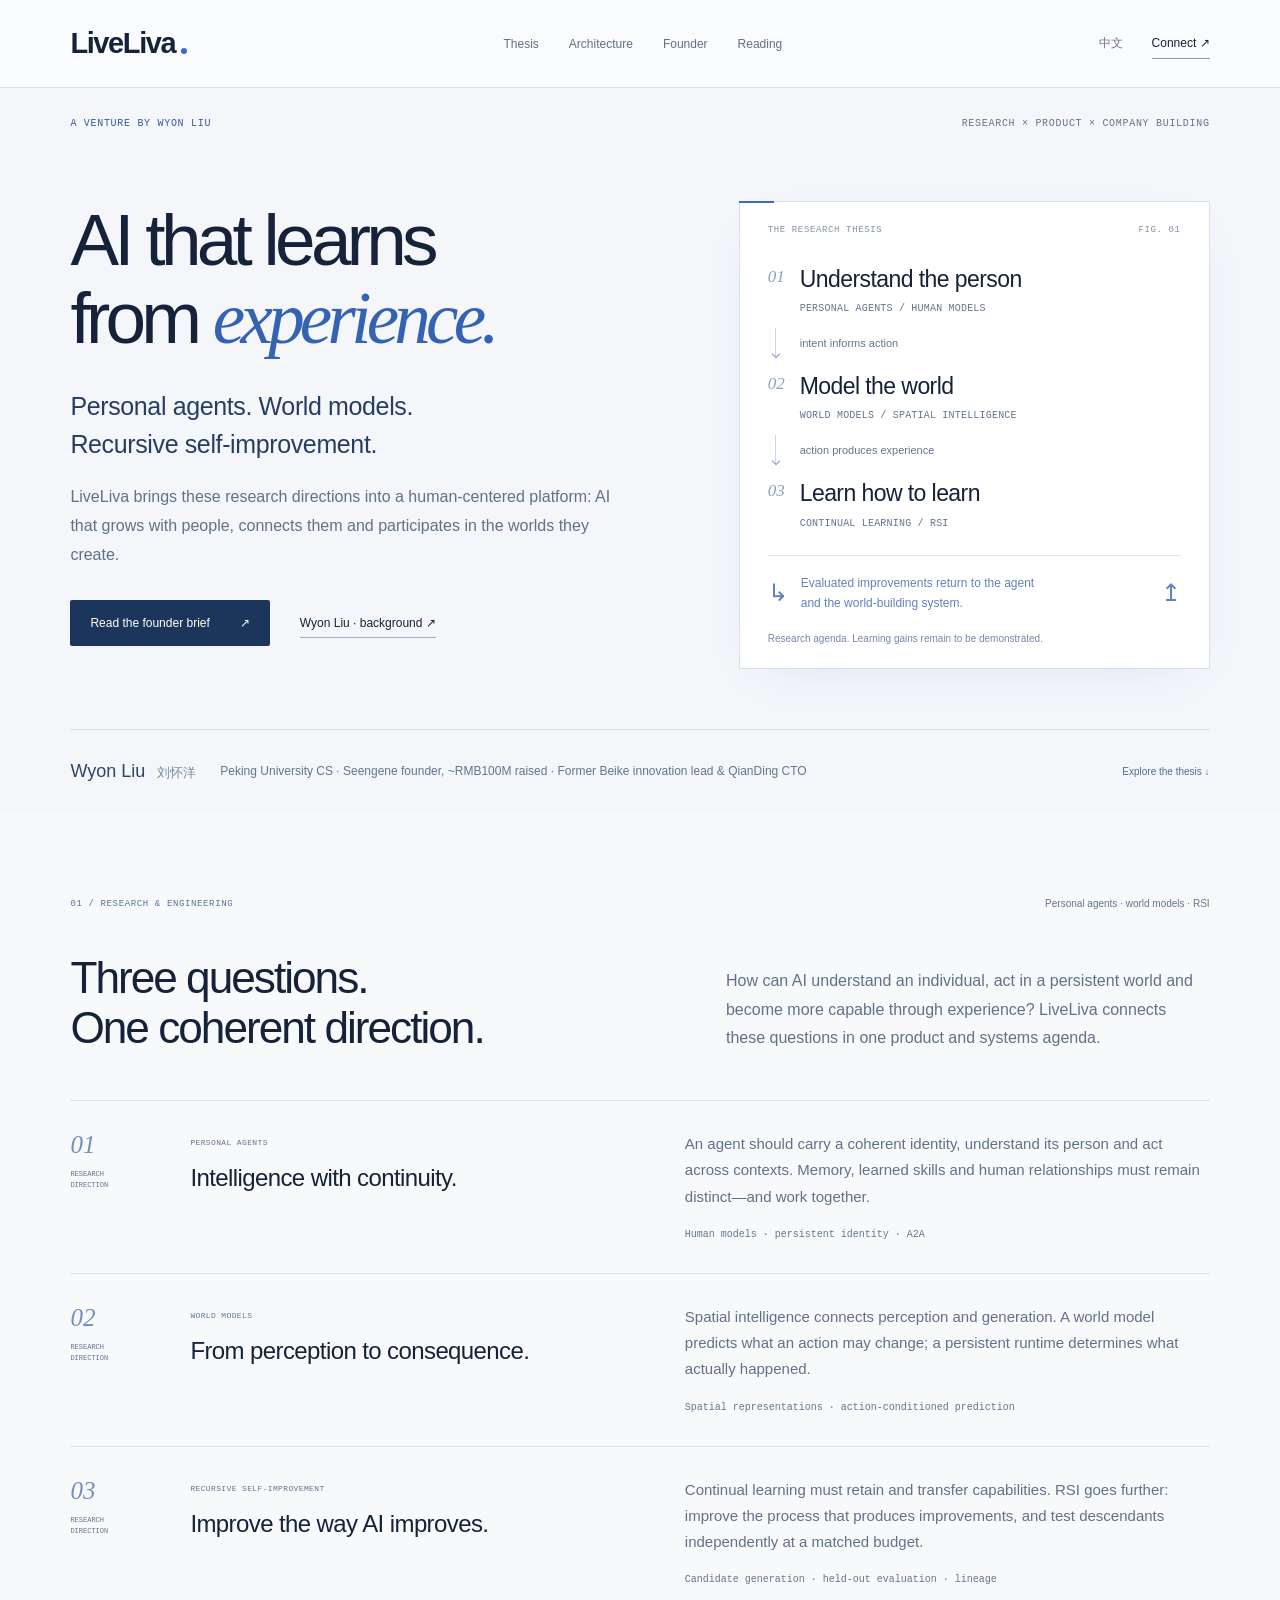
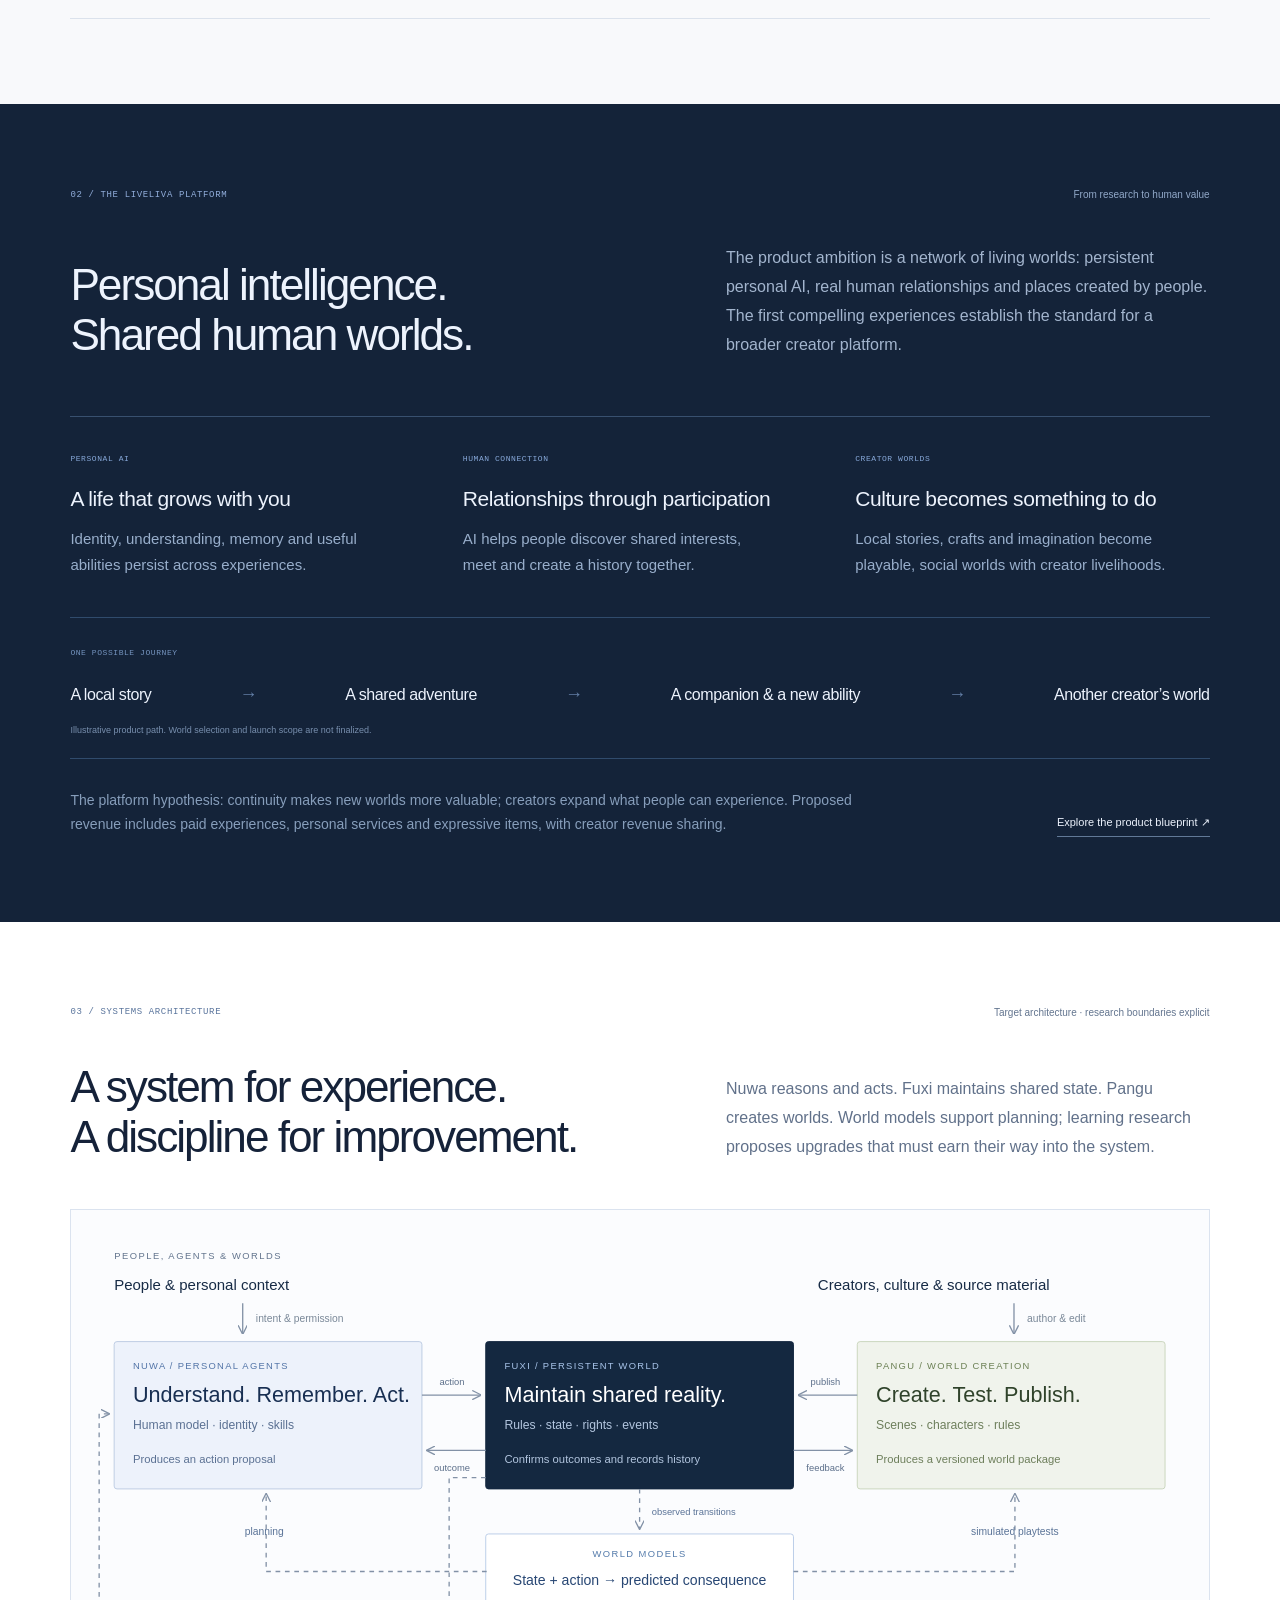
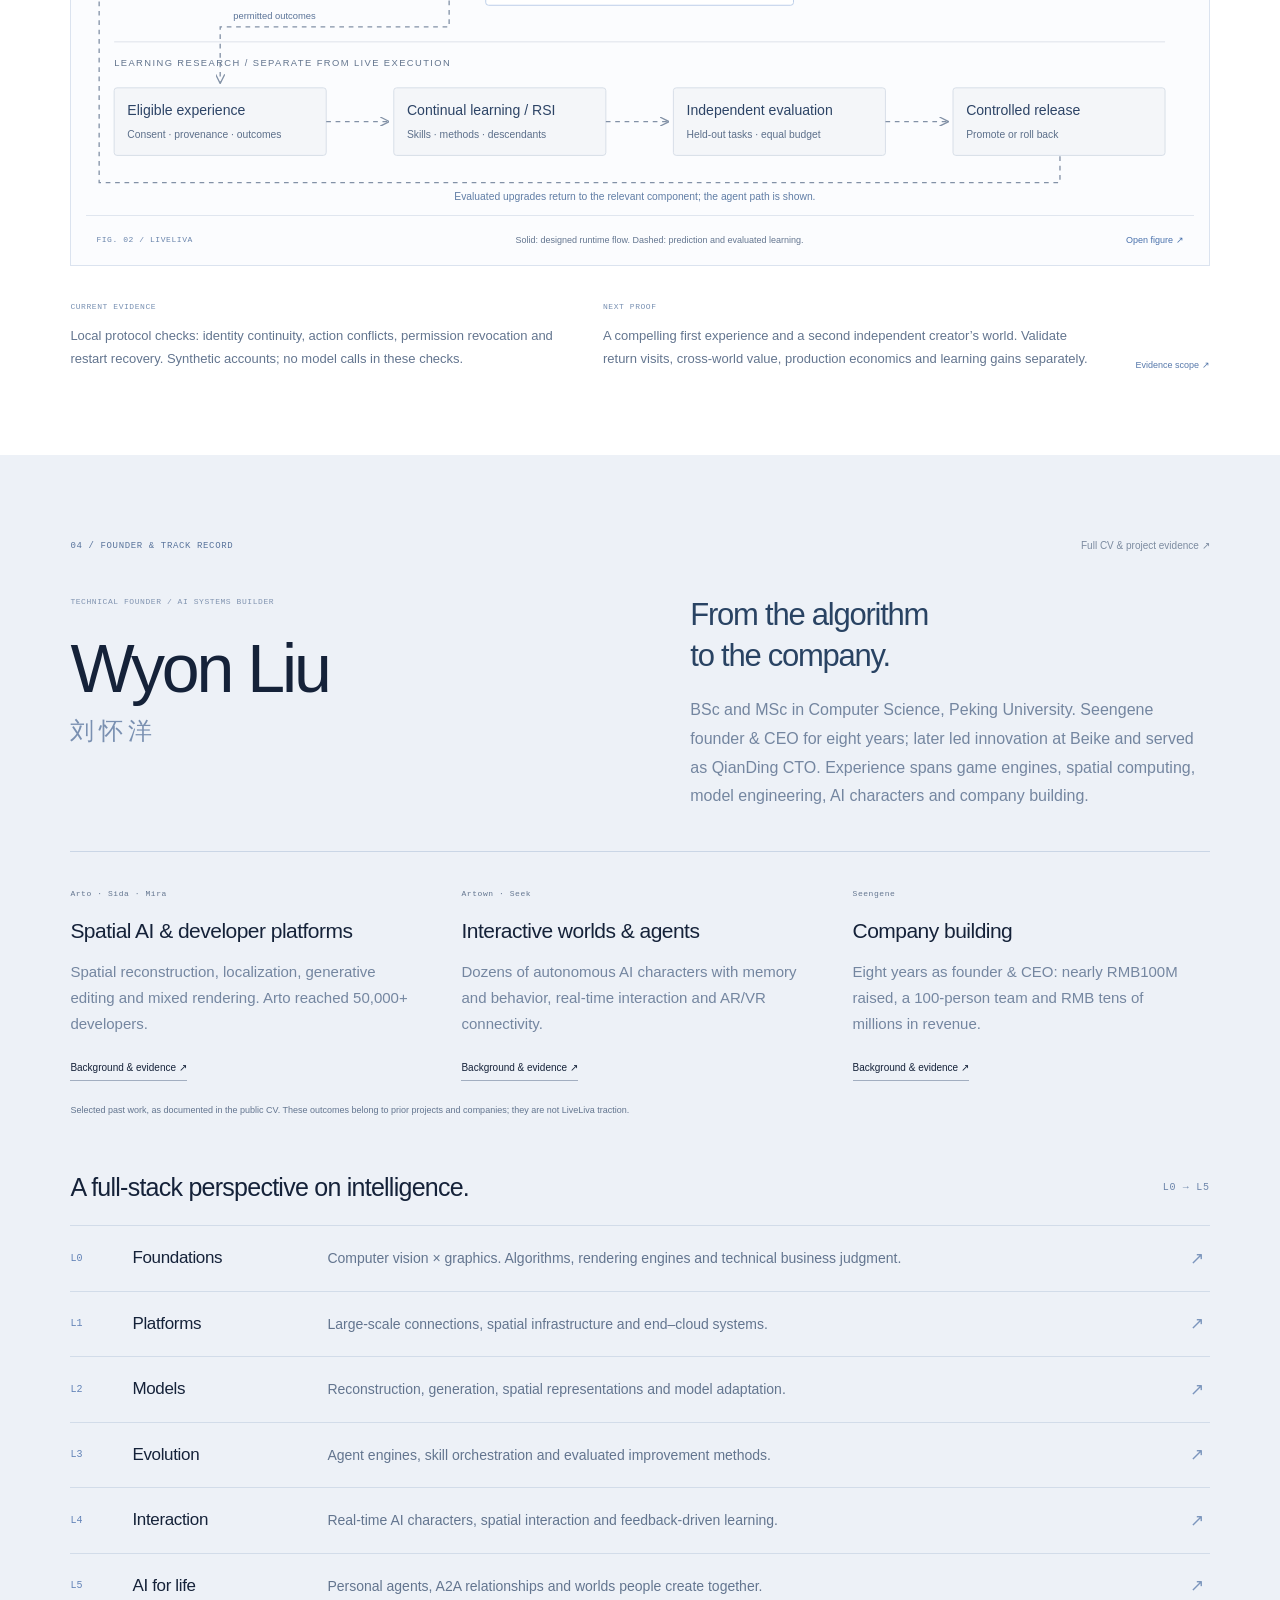
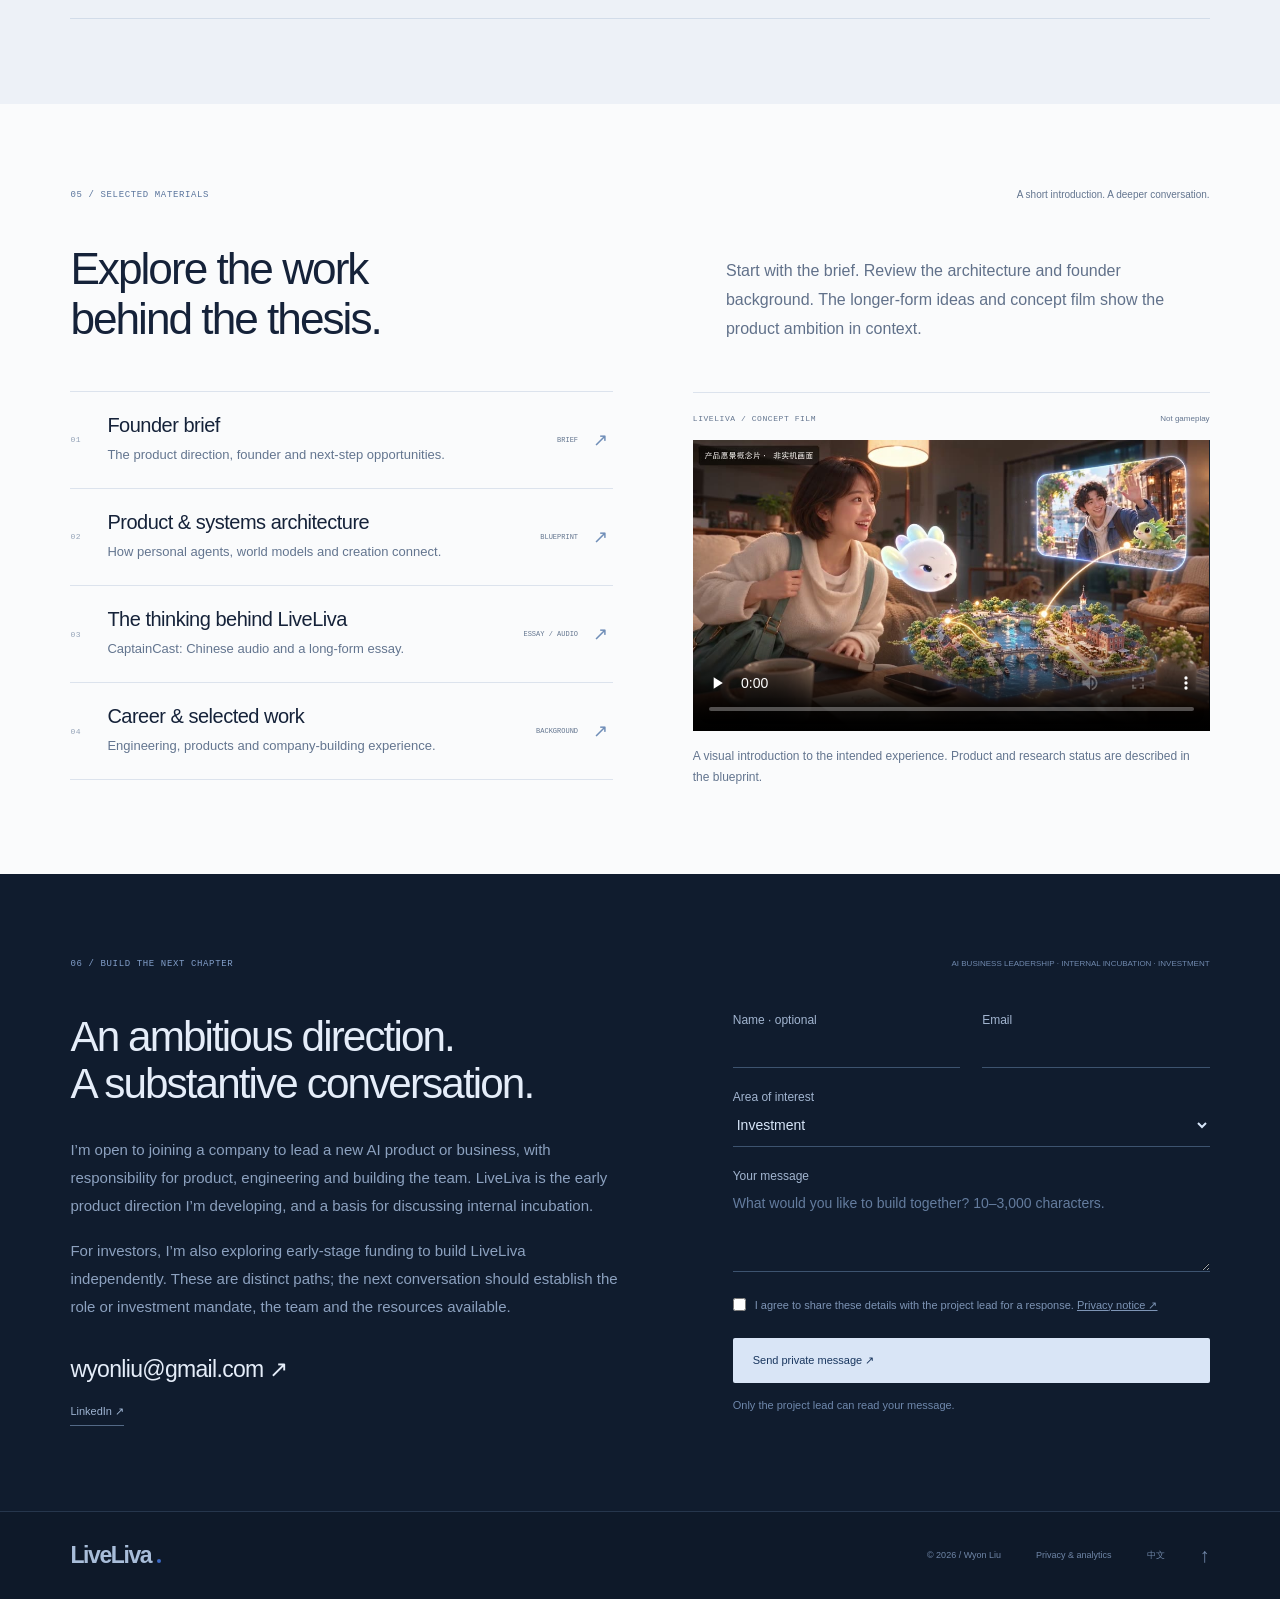
==== commit a2e22e2e: "Clarify AI leadership intent and separate investment conversations" ====
--- a/index.html
+++ b/index.html
@@ -5,5 +5,5 @@
 <section class="section platform" id="platform"><div class="section-head"><span class="mono">02 / THE LIVELIVA PLATFORM</span><span>From research to human value</span></div><div class="section-intro"><h2>Personal intelligence.<br>Shared human worlds.</h2><p>The product ambition is a network of living worlds: persistent personal AI, real human relationships and places created by people. The first compelling experiences establish the standard for a broader creator platform.</p></div><div class="product-model"><div class="product-column"><span class="mono">PERSONAL AI</span><h3>A life that grows with you</h3><p>Identity, understanding, memory and useful abilities persist across experiences.</p></div><div class="product-column"><span class="mono">HUMAN CONNECTION</span><h3>Relationships through participation</h3><p>AI helps people discover shared interests, meet and create a history together.</p></div><div class="product-column"><span class="mono">CREATOR WORLDS</span><h3>Culture becomes something to do</h3><p>Local stories, crafts and imagination become playable, social worlds with creator livelihoods.</p></div></div><div class="product-path"><span class="path-label mono">ONE POSSIBLE JOURNEY</span><p>A local story<b>→</b>A shared adventure<b>→</b>A companion & a new ability<b>→</b>Another creator’s world</p><small>Illustrative product path. World selection and launch scope are not finalized.</small></div><div class="platform-note"><p>The platform hypothesis: continuity makes new worlds more valuable; creators expand what people can experience. Proposed revenue includes paid experiences, personal services and expressive items, with creator revenue sharing.</p><a class="text-link" href="product.html">Explore the product blueprint ↗</a></div></section>
 <section class="section architecture-section" id="architecture"><div class="section-head"><span class="mono">03 / SYSTEMS ARCHITECTURE</span><span>Target architecture · research boundaries explicit</span></div><div class="section-intro"><h2>A system for experience.<br>A discipline for improvement.</h2><p>Nuwa reasons and acts. Fuxi maintains shared state. Pangu creates worlds. World models support planning; learning research proposes upgrades that must earn their way into the system.</p></div><figure class="architecture"><svg xmlns="http://www.w3.org/2000/svg" viewBox="0 0 1180 625" role="img" aria-labelledby="title desc"><title id="title">LiveLiva — system architecture</title><desc id="desc">Nuwa proposes actions; Fuxi confirms outcomes; Pangu publishes worlds. World models assist planning and playtests. Independent research evaluates upgrades.</desc><defs><marker id="arrow" markerWidth="7" markerHeight="7" refX="6" refY="3.5" orient="auto"><path d="M0 0L7 3.5L0 7" fill="none" stroke="#8291a6"/></marker></defs><rect width="1180" height="625" fill="#fbfcfe"/><g font-family="Arial, PingFang SC, Microsoft YaHei, sans-serif"><text x="30" y="32" font-size="10" fill="#62748d" text-anchor="start" font-weight="400" letter-spacing="1.6">PEOPLE, AGENTS &amp; WORLDS</text><text x="30" y="65" font-size="16" fill="#172b46" text-anchor="start" font-weight="500" letter-spacing="0">People &amp; personal context</text><text x="780" y="65" font-size="16" fill="#172b46" text-anchor="start" font-weight="500" letter-spacing="0">Creators, culture &amp; source material</text><path d="M167 79V111" fill="none" stroke="#8291a6" stroke-width="1.4" marker-end="url(#arrow)"/><text x="181" y="99" font-size="11" fill="#7a8898" text-anchor="start" font-weight="400" letter-spacing="0">intent &amp; permission</text><path d="M989 79V111" fill="none" stroke="#8291a6" stroke-width="1.4" marker-end="url(#arrow)"/><text x="1003" y="99" font-size="11" fill="#7a8898" text-anchor="start" font-weight="400" letter-spacing="0">author &amp; edit</text><rect x="30" y="120" width="328" height="157" rx="3" fill="#edf2fb" stroke="#bccbe3"/><rect x="426" y="120" width="328" height="157" rx="3" fill="#142840" stroke="#142840"/><rect x="822" y="120" width="328" height="157" rx="3" fill="#f0f3ec" stroke="#c9d5bc"/><text x="50" y="149" font-size="10" fill="#5274a7" text-anchor="start" font-weight="400" letter-spacing="1.4">NUWA / PERSONAL AGENTS</text><text x="50" y="184" font-size="23" fill="#182f52" text-anchor="start" font-weight="500" letter-spacing="0">Understand. Remember. Act.</text><text x="50" y="213" font-size="13" fill="#5b7193" text-anchor="start" font-weight="400" letter-spacing="0">Human model · identity · skills</text><text x="50" y="249" font-size="12" fill="#5b7193" text-anchor="start" font-weight="400" letter-spacing="0">Produces an action proposal</text><text x="446" y="149" font-size="10" fill="#a9c5ea" text-anchor="start" font-weight="400" letter-spacing="1.4">FUXI / PERSISTENT WORLD</text><text x="446" y="184" font-size="23" fill="#ffffff" text-anchor="start" font-weight="500" letter-spacing="0">Maintain shared reality.</text><text x="446" y="213" font-size="13" fill="#b2c5de" text-anchor="start" font-weight="400" letter-spacing="0">Rules · state · rights · events</text><text x="446" y="249" font-size="12" fill="#b2c5de" text-anchor="start" font-weight="400" letter-spacing="0">Confirms outcomes and records history</text><text x="842" y="149" font-size="10" fill="#6a7f53" text-anchor="start" font-weight="400" letter-spacing="1.4">PANGU / WORLD CREATION</text><text x="842" y="184" font-size="23" fill="#30432b" text-anchor="start" font-weight="500" letter-spacing="0">Create. Test. Publish.</text><text x="842" y="213" font-size="13" fill="#6e7f5c" text-anchor="start" font-weight="400" letter-spacing="0">Scenes · characters · rules</text><text x="842" y="249" font-size="12" fill="#6e7f5c" text-anchor="start" font-weight="400" letter-spacing="0">Produces a versioned world package</text><path d="M358 177H420" fill="none" stroke="#8291a6" stroke-width="1.4" marker-end="url(#arrow)"/><text x="390" y="166" font-size="10" fill="#5c6f8a" text-anchor="middle" font-weight="400" letter-spacing="0">action</text><path d="M426 236H364" fill="none" stroke="#8291a6" stroke-width="1.4" marker-end="url(#arrow)"/><text x="390" y="258" font-size="10" fill="#5c6f8a" text-anchor="middle" font-weight="400" letter-spacing="0">outcome</text><path d="M822 177H760" fill="none" stroke="#8291a6" stroke-width="1.4" marker-end="url(#arrow)"/><text x="788" y="166" font-size="10" fill="#5c6f8a" text-anchor="middle" font-weight="400" letter-spacing="0">publish</text><path d="M754 236H816" fill="none" stroke="#8291a6" stroke-width="1.4" marker-end="url(#arrow)"/><text x="788" y="258" font-size="10" fill="#5c6f8a" text-anchor="middle" font-weight="400" letter-spacing="0">feedback</text><rect x="426" y="325" width="328" height="76" rx="3" fill="#fff" stroke="#b9cce8"/><text x="590" y="350" font-size="10" fill="#537aaa" text-anchor="middle" font-weight="400" letter-spacing="1.5">WORLD MODELS</text><text x="590" y="379" font-size="15" fill="#284774" text-anchor="middle" font-weight="400" letter-spacing="0">State + action → predicted consequence</text><path d="M427 365H192V283" fill="none" stroke="#8291a6" stroke-width="1.4" stroke-dasharray="5 5" marker-end="url(#arrow)"/><text x="190" y="326" font-size="11" fill="#5a7397" text-anchor="middle" font-weight="400" letter-spacing="0">planning</text><path d="M754 365H990V283" fill="none" stroke="#8291a6" stroke-width="1.4" stroke-dasharray="5 5" marker-end="url(#arrow)"/><text x="990" y="326" font-size="11" fill="#5a7397" text-anchor="middle" font-weight="400" letter-spacing="0">simulated playtests</text><path d="M590 277V319" fill="none" stroke="#8291a6" stroke-width="1.4" stroke-dasharray="5 5" marker-end="url(#arrow)"/><text x="603" y="305" font-size="10" fill="#5a7397" text-anchor="start" font-weight="400" letter-spacing="0">observed transitions</text><path d="M426 265H387V424H143V483" fill="none" stroke="#8291a6" stroke-width="1.4" stroke-dasharray="5 5" marker-end="url(#arrow)"/><text x="157" y="416" font-size="10" fill="#5a7397" text-anchor="start" font-weight="400" letter-spacing="0">permitted outcomes</text><path d="M30 440H1150" stroke="#dce2e9"/><text x="30" y="466" font-size="10" fill="#62748d" text-anchor="start" font-weight="400" letter-spacing="1.5">LEARNING RESEARCH / SEPARATE FROM LIVE EXECUTION</text><rect x="30" y="489" width="226" height="72" rx="3" fill="#f4f6f9" stroke="#d6dde7"/><text x="44" y="518" font-size="15" fill="#2d4466" text-anchor="start" font-weight="500" letter-spacing="0">Eligible experience</text><text x="44" y="543" font-size="11" fill="#5c6f8a" text-anchor="start" font-weight="400" letter-spacing="0">Consent · provenance · outcomes</text><rect x="328" y="489" width="226" height="72" rx="3" fill="#f4f6f9" stroke="#d6dde7"/><text x="342" y="518" font-size="15" fill="#2d4466" text-anchor="start" font-weight="500" letter-spacing="0">Continual learning / RSI</text><text x="342" y="543" font-size="11" fill="#5c6f8a" text-anchor="start" font-weight="400" letter-spacing="0">Skills · methods · descendants</text><rect x="626" y="489" width="226" height="72" rx="3" fill="#f4f6f9" stroke="#d6dde7"/><text x="640" y="518" font-size="15" fill="#2d4466" text-anchor="start" font-weight="500" letter-spacing="0">Independent evaluation</text><text x="640" y="543" font-size="11" fill="#5c6f8a" text-anchor="start" font-weight="400" letter-spacing="0">Held-out tasks · equal budget</text><rect x="924" y="489" width="226" height="72" rx="3" fill="#f4f6f9" stroke="#d6dde7"/><text x="938" y="518" font-size="15" fill="#2d4466" text-anchor="start" font-weight="500" letter-spacing="0">Controlled release</text><text x="938" y="543" font-size="11" fill="#5c6f8a" text-anchor="start" font-weight="400" letter-spacing="0">Promote or roll back</text><path d="M256 525H322" fill="none" stroke="#8291a6" stroke-width="1.4" stroke-dasharray="5 5" marker-end="url(#arrow)"/><path d="M554 525H620" fill="none" stroke="#8291a6" stroke-width="1.4" stroke-dasharray="5 5" marker-end="url(#arrow)"/><path d="M852 525H918" fill="none" stroke="#8291a6" stroke-width="1.4" stroke-dasharray="5 5" marker-end="url(#arrow)"/><path d="M1038 562V590H14V197H24" fill="none" stroke="#8291a6" stroke-width="1.4" stroke-dasharray="5 5" marker-end="url(#arrow)"/><text x="585" y="609" font-size="11" fill="#607da5" text-anchor="middle" font-weight="400" letter-spacing="0">Evaluated upgrades return to the relevant component; the agent path is shown.</text></g></svg><figcaption><span class="mono">FIG. 02 / LIVELIVA</span><span>Solid: designed runtime flow. Dashed: prediction and evaluated learning.</span><a href="research-map-EN.svg" target="_blank">Open figure ↗</a></figcaption></figure><div class="architecture-mobile"><ol><li><b>Pangu · create</b><span>Sources → editable, tested world packages</span></li><li><b>Nuwa ↔ Fuxi · act</b><span>Action proposals → verified outcomes → personal experience</span></li><li><b>World models · predict</b><span>State + action → possible consequences for planning</span></li><li><b>CL → RSI</b><span>Eligible experience → candidates → independent evaluation → release / rollback</span></li></ol><a class="text-link" href="research-map-EN.svg" target="_blank">Open the full architecture ↗</a></div><div class="evidence-strip"><div><span class="mono">CURRENT EVIDENCE</span><p>Local protocol checks: identity continuity, action conflicts, permission revocation and restart recovery. Synthetic accounts; no model calls in these checks.</p></div><div><span class="mono">NEXT PROOF</span><p>A compelling first experience and a second independent creator’s world. Validate return visits, cross-world value, production economics and learning gains separately.</p></div><a href="product.html#evidence">Evidence scope ↗</a></div></section>
 <section class="section founder" id="founder"><div class="section-head"><span class="mono">04 / FOUNDER & TRACK RECORD</span><a href="https://wyonliu.github.io/cv/">Full CV & project evidence ↗</a></div><div class="founder-intro"><div><p class="mono">TECHNICAL FOUNDER / AI SYSTEMS BUILDER</p><h2>Wyon Liu<span>刘怀洋</span></h2></div><div><p class="founder-statement">From the algorithm<br>to the company.</p><p>BSc and MSc in Computer Science, Peking University. Seengene founder & CEO for eight years; later led innovation at Beike and served as QianDing CTO. Experience spans game engines, spatial computing, model engineering, AI characters and company building.</p></div></div><div class="case-grid"><article class="case"><span class="mono">Arto · Sida · Mira</span><h3>Spatial AI & developer platforms</h3><p>Spatial reconstruction, localization, generative editing and mixed rendering. Arto reached 50,000+ developers.</p><a class="text-link" href="https://wyonliu.github.io/cv/#platform">Background & evidence ↗</a></article><article class="case"><span class="mono">Artown · Seek</span><h3>Interactive worlds & agents</h3><p>Dozens of autonomous AI characters with memory and behavior, real-time interaction and AR/VR connectivity.</p><a class="text-link" href="https://wyonliu.github.io/cv/#interaction">Background & evidence ↗</a></article><article class="case"><span class="mono">Seengene</span><h3>Company building</h3><p>Eight years as founder & CEO: nearly RMB100M raised, a 100-person team and RMB tens of millions in revenue.</p><a class="text-link" href="https://wyonliu.github.io/cv/#case-xijian">Background & evidence ↗</a></article></div><p class="source-note">Selected past work, as documented in the public CV. These outcomes belong to prior projects and companies; they are not LiveLiva traction.</p><div class="capability-heading"><h3>A full-stack perspective on intelligence.</h3><span class="mono">L0 → L5</span></div><div class="capabilities"><a class="capability" href="https://wyonliu.github.io/cv/#foundation"><span class="level">L0</span><h3>Foundations</h3><p>Computer vision × graphics. Algorithms, rendering engines and technical business judgment.</p><b>↗</b></a><a class="capability" href="https://wyonliu.github.io/cv/#platform"><span class="level">L1</span><h3>Platforms</h3><p>Large-scale connections, spatial infrastructure and end–cloud systems.</p><b>↗</b></a><a class="capability" href="https://wyonliu.github.io/cv/#model"><span class="level">L2</span><h3>Models</h3><p>Reconstruction, generation, spatial representations and model adaptation.</p><b>↗</b></a><a class="capability" href="https://wyonliu.github.io/cv/#enterprise"><span class="level">L3</span><h3>Evolution</h3><p>Agent engines, skill orchestration and evaluated improvement methods.</p><b>↗</b></a><a class="capability" href="https://wyonliu.github.io/cv/#interaction"><span class="level">L4</span><h3>Interaction</h3><p>Real-time AI characters, spatial interaction and feedback-driven learning.</p><b>↗</b></a><a class="capability" href="https://wyonliu.github.io/cv/#life"><span class="level">L5</span><h3>AI for life</h3><p>Personal agents, A2A relationships and worlds people create together.</p><b>↗</b></a></div></section>
-<section class="section reading" id="reading"><div class="section-head"><span class="mono">05 / SELECTED MATERIALS</span><span>A short introduction. A deeper conversation.</span></div><div class="section-intro"><h2>Explore the work<br>behind the thesis.</h2><p>Start with the brief. Review the architecture and founder background. The longer-form ideas and concept film show the product ambition in context.</p></div><div class="reading-grid"><div class="material-list"><a class="material" href="brief/LiveLiva_One_Page_EN.html"><span class="mono">01</span><div><h3>Founder brief</h3><p>The thesis, platform and partnership in one page.</p></div><span class="material-type">BRIEF</span><b>↗</b></a><a class="material" href="product.html"><span class="mono">02</span><div><h3>Product & systems architecture</h3><p>How personal agents, world models and creation connect.</p></div><span class="material-type">BLUEPRINT</span><b>↗</b></a><a class="material" href="https://wyonliu.github.io/CaptainCast/liveliva/"><span class="mono">03</span><div><h3>The thinking behind LiveLiva</h3><p>CaptainCast: Chinese audio and a long-form essay.</p></div><span class="material-type">ESSAY / AUDIO</span><b>↗</b></a><a class="material" href="https://wyonliu.github.io/cv/"><span class="mono">04</span><div><h3>Career & selected work</h3><p>Engineering, products and company-building experience.</p></div><span class="material-type">BACKGROUND</span><b>↗</b></a></div><div class="film"><div class="film-head"><span class="mono">LIVELIVA / CONCEPT FILM</span><span>Not gameplay</span></div><video controls playsinline preload="none" poster="assets/film/encounter.jpg" aria-label="LiveLiva concept film"><source src="https://wyonliu.github.io/CaptainCast/liveliva/assets/video/liveliva-concept-v7-web.mp4" type="video/mp4"></video><p>A visual introduction to the intended experience. Product and research status are described in the blueprint.</p></div></div></section>
-<section class="section connect" id="connect"><div class="section-head"><span class="mono">06 / BUILD THE NEXT CHAPTER</span><span>INVESTMENT · INCUBATION · FOUNDING LEADERSHIP</span></div><div class="connect-grid"><div><h2>An ambitious direction.<br>A substantive conversation.</h2><p>I’m exploring venture investment and platform incubation for LiveLiva, as well as founding product and technology leadership opportunities aligned with this direction.</p><p>I bring technical depth, product ownership and company-building experience. The strongest partnerships add complementary capital, research, game production or distribution.</p><a class="email" href="mailto:wyonliu@gmail.com">wyonliu@gmail.com ↗</a><a class="text-link" href="https://www.linkedin.com/in/wyonliu/">LinkedIn ↗</a></div><form id="contact-form"><div class="form-grid"><label>Name · optional<input name="name" maxlength="80" autocomplete="name"></label><label>Email<input name="email" type="email" required maxlength="254" autocomplete="email"></label><label class="wide">Area of interest<select name="interest"><option value="investor">Investment</option><option value="incubation">Incubation</option><option value="creator">World creation</option><option value="other">Founding leadership / research partnership</option></select></label><label class="wide">Your message<textarea name="message" required minlength="10" maxlength="3000" rows="4" placeholder="What would you like to build together? 10–3,000 characters."></textarea></label></div><div class="trap" aria-hidden="true"><label>Website<input name="website" tabindex="-1" autocomplete="off"></label></div><label class="consent"><input type="checkbox" name="consent" required><span>I agree to share these details with the project lead for a response. <a href="privacy.html">Privacy notice ↗</a></span></label><button class="button primary" type="submit" disabled>Send private message ↗</button><p id="contact-status" role="status" aria-live="polite">Messaging is not enabled yet. Please use the email link.</p></form></div></section></main><footer><a class="brand" href="index.html">LiveLiva<span class="brand-dot"></span></a><span>© 2026 / Wyon Liu</span><a href="privacy.html">Privacy & analytics</a><a href="zh.html">中文</a><a href="#">↑</a></footer></body></html>+<section class="section reading" id="reading"><div class="section-head"><span class="mono">05 / SELECTED MATERIALS</span><span>A short introduction. A deeper conversation.</span></div><div class="section-intro"><h2>Explore the work<br>behind the thesis.</h2><p>Start with the brief. Review the architecture and founder background. The longer-form ideas and concept film show the product ambition in context.</p></div><div class="reading-grid"><div class="material-list"><a class="material" href="brief/LiveLiva_One_Page_EN.html"><span class="mono">01</span><div><h3>Founder brief</h3><p>The product direction, founder and next-step opportunities.</p></div><span class="material-type">BRIEF</span><b>↗</b></a><a class="material" href="product.html"><span class="mono">02</span><div><h3>Product & systems architecture</h3><p>How personal agents, world models and creation connect.</p></div><span class="material-type">BLUEPRINT</span><b>↗</b></a><a class="material" href="https://wyonliu.github.io/CaptainCast/liveliva/"><span class="mono">03</span><div><h3>The thinking behind LiveLiva</h3><p>CaptainCast: Chinese audio and a long-form essay.</p></div><span class="material-type">ESSAY / AUDIO</span><b>↗</b></a><a class="material" href="https://wyonliu.github.io/cv/"><span class="mono">04</span><div><h3>Career & selected work</h3><p>Engineering, products and company-building experience.</p></div><span class="material-type">BACKGROUND</span><b>↗</b></a></div><div class="film"><div class="film-head"><span class="mono">LIVELIVA / CONCEPT FILM</span><span>Not gameplay</span></div><video controls playsinline preload="none" poster="assets/film/encounter.jpg" aria-label="LiveLiva concept film"><source src="https://wyonliu.github.io/CaptainCast/liveliva/assets/video/liveliva-concept-v7-web.mp4" type="video/mp4"></video><p>A visual introduction to the intended experience. Product and research status are described in the blueprint.</p></div></div></section>
+<section class="section connect" id="connect"><div class="section-head"><span class="mono">06 / BUILD THE NEXT CHAPTER</span><span>AI BUSINESS LEADERSHIP · INTERNAL INCUBATION · INVESTMENT</span></div><div class="connect-grid"><div><h2>An ambitious direction.<br>A substantive conversation.</h2><p>I’m open to joining a company to lead a new AI product or business, with responsibility for product, engineering and building the team. LiveLiva is the early product direction I’m developing, and a basis for discussing internal incubation.</p><p>For investors, I’m also exploring early-stage funding to build LiveLiva independently. These are distinct paths; the next conversation should establish the role or investment mandate, the team and the resources available.</p><a class="email" href="mailto:wyonliu@gmail.com">wyonliu@gmail.com ↗</a><a class="text-link" href="https://www.linkedin.com/in/wyonliu/">LinkedIn ↗</a></div><form id="contact-form"><div class="form-grid"><label>Name · optional<input name="name" maxlength="80" autocomplete="name"></label><label>Email<input name="email" type="email" required maxlength="254" autocomplete="email"></label><label class="wide">Area of interest<select name="interest"><option value="investor">Investment</option><option value="incubation">Incubation</option><option value="creator">World creation</option><option value="other">AI product / engineering leadership</option></select></label><label class="wide">Your message<textarea name="message" required minlength="10" maxlength="3000" rows="4" placeholder="What would you like to build together? 10–3,000 characters."></textarea></label></div><div class="trap" aria-hidden="true"><label>Website<input name="website" tabindex="-1" autocomplete="off"></label></div><label class="consent"><input type="checkbox" name="consent" required><span>I agree to share these details with the project lead for a response. <a href="privacy.html">Privacy notice ↗</a></span></label><button class="button primary" type="submit" disabled>Send private message ↗</button><p id="contact-status" role="status" aria-live="polite">Messaging is not enabled yet. Please use the email link.</p></form></div></section></main><footer><a class="brand" href="index.html">LiveLiva<span class="brand-dot"></span></a><span>© 2026 / Wyon Liu</span><a href="privacy.html">Privacy & analytics</a><a href="zh.html">中文</a><a href="#">↑</a></footer></body></html>
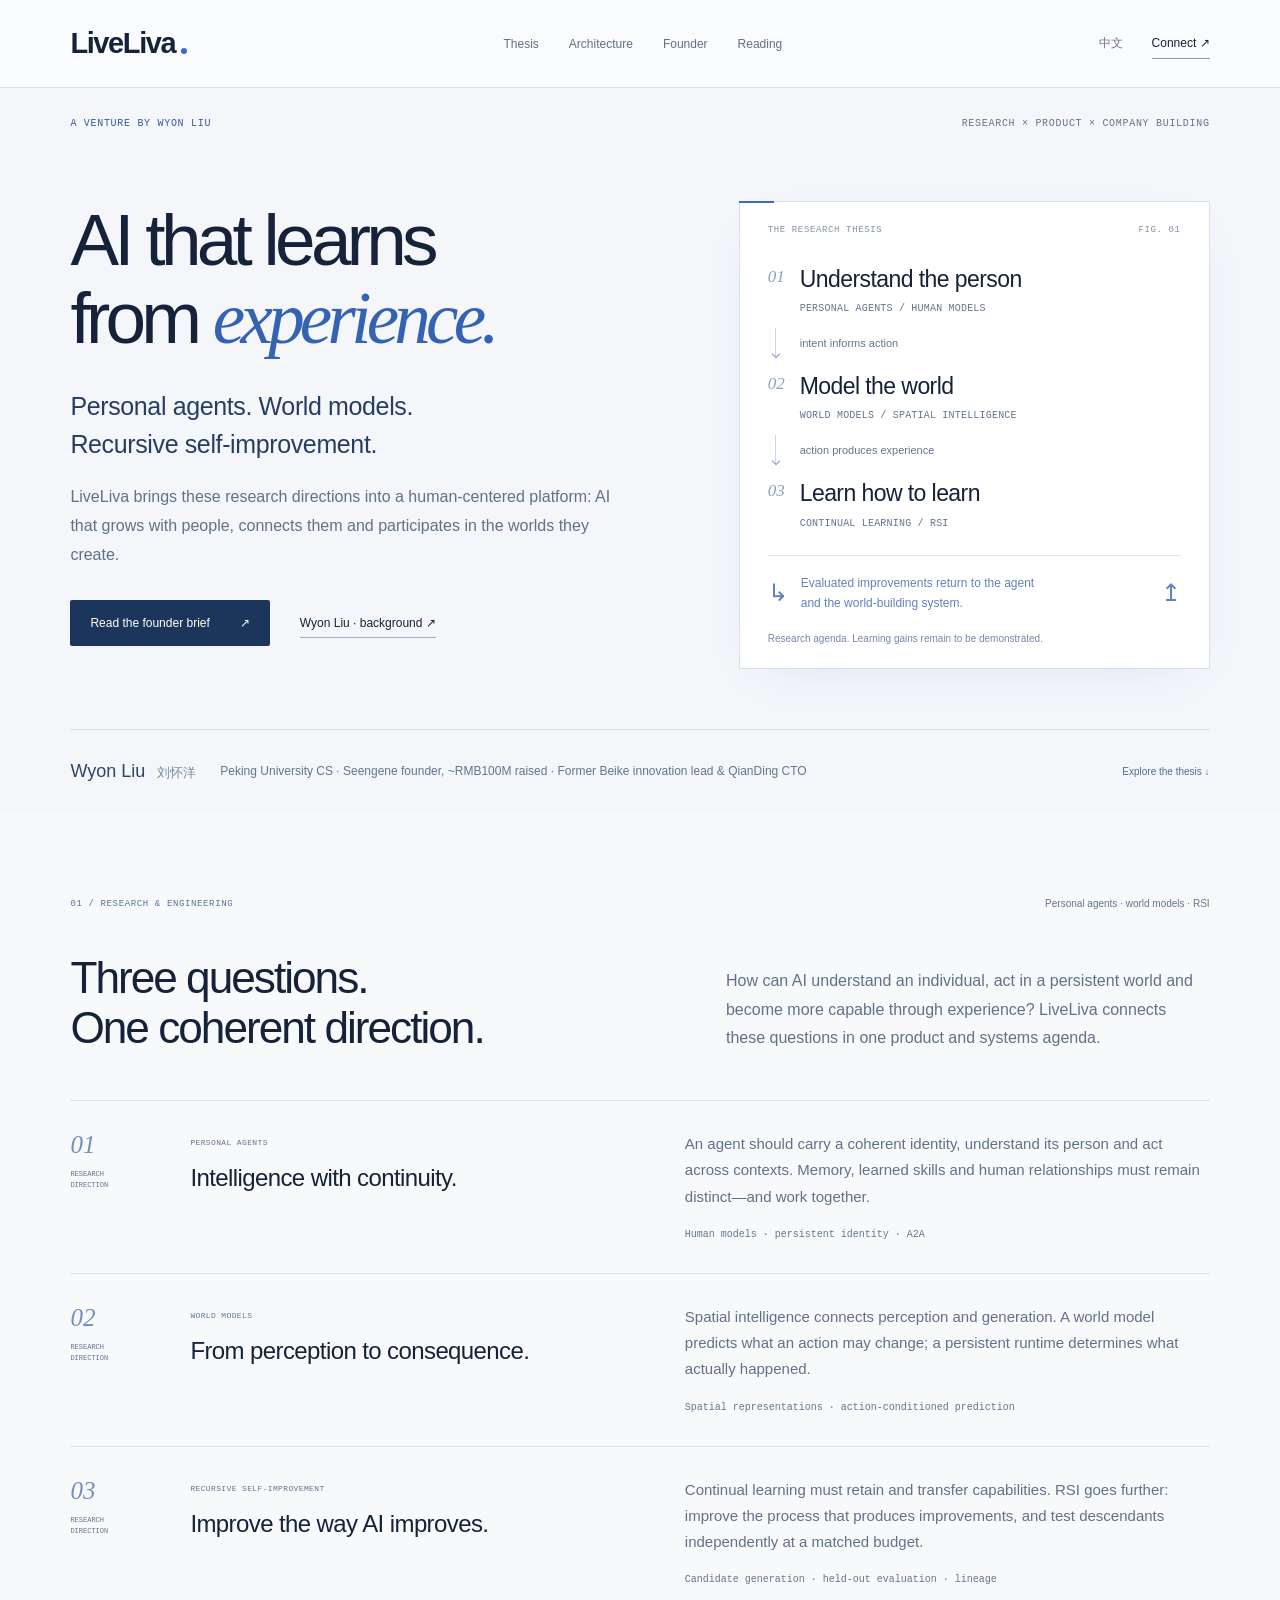
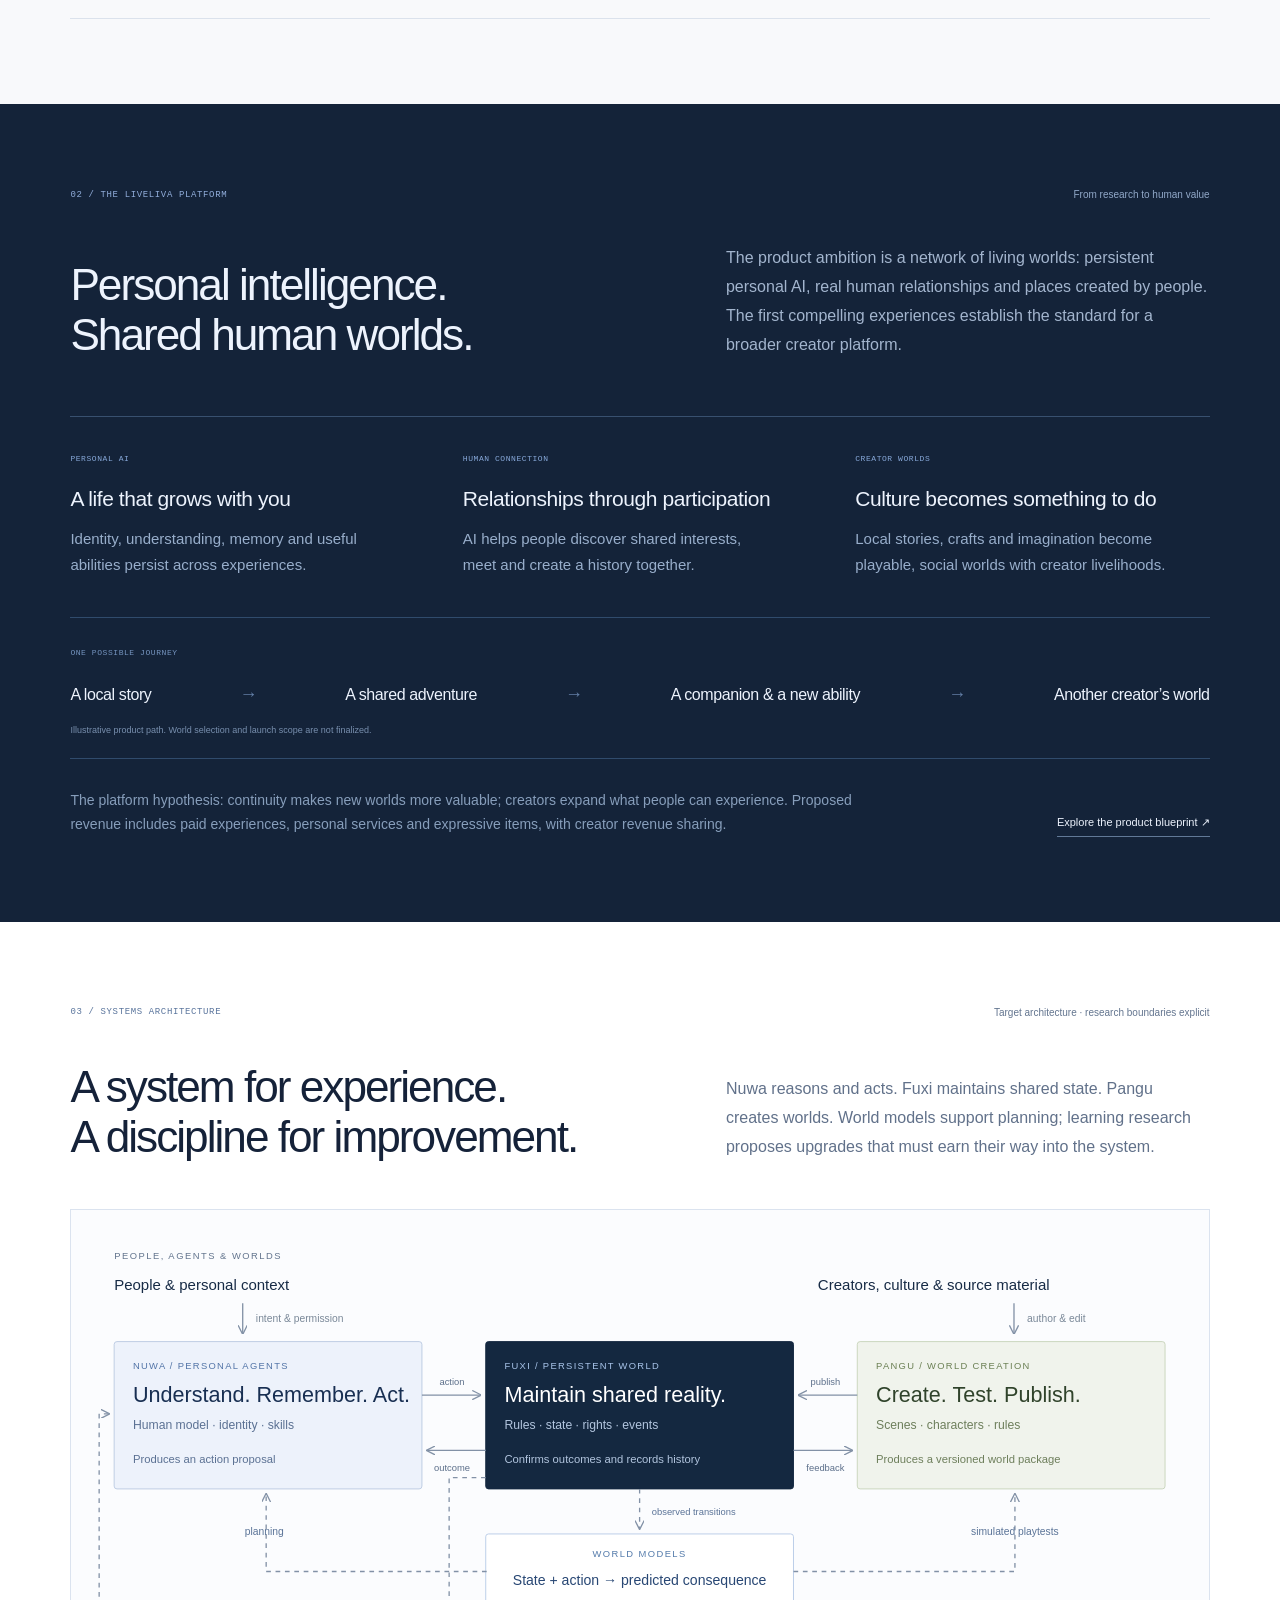
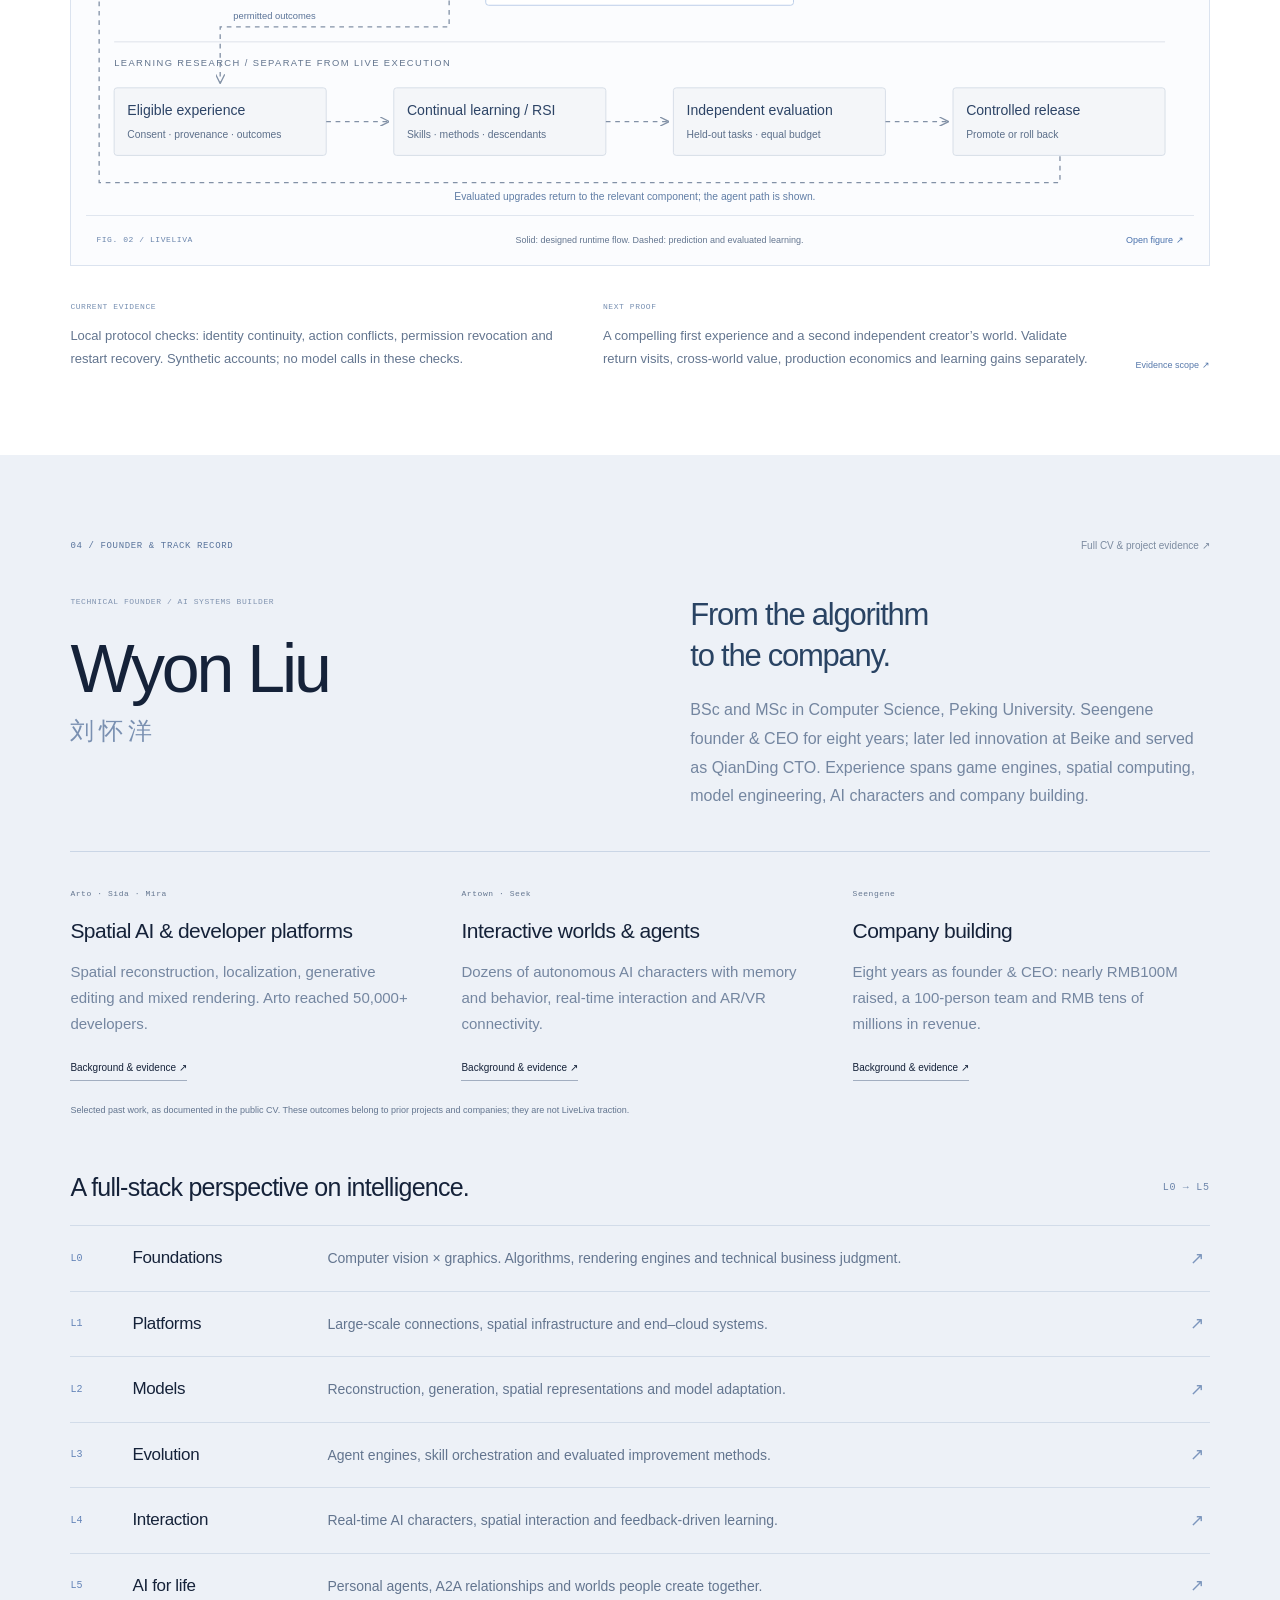
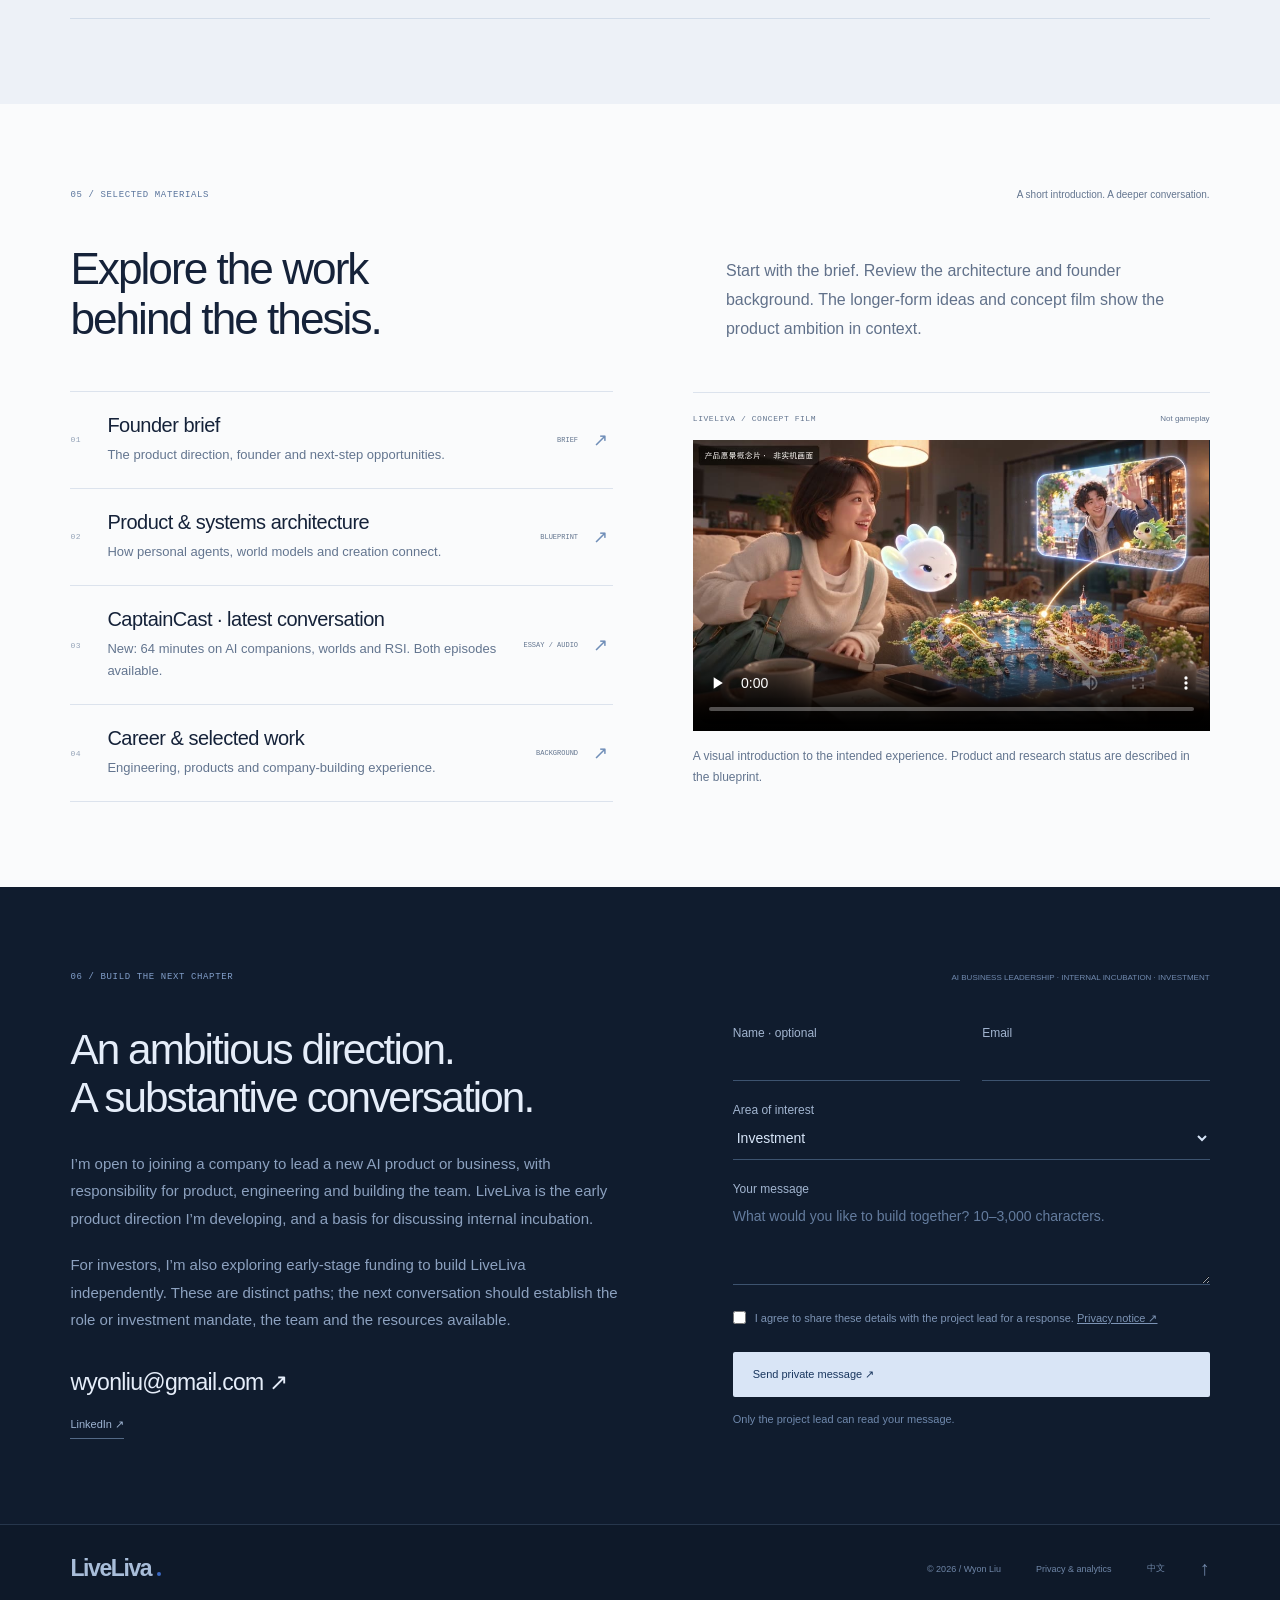
==== commit dc5fff61: "Feature the second CaptainCast conversation in LiveLiva entry" ====
--- a/index.html
+++ b/index.html
@@ -5,5 +5,5 @@
 <section class="section platform" id="platform"><div class="section-head"><span class="mono">02 / THE LIVELIVA PLATFORM</span><span>From research to human value</span></div><div class="section-intro"><h2>Personal intelligence.<br>Shared human worlds.</h2><p>The product ambition is a network of living worlds: persistent personal AI, real human relationships and places created by people. The first compelling experiences establish the standard for a broader creator platform.</p></div><div class="product-model"><div class="product-column"><span class="mono">PERSONAL AI</span><h3>A life that grows with you</h3><p>Identity, understanding, memory and useful abilities persist across experiences.</p></div><div class="product-column"><span class="mono">HUMAN CONNECTION</span><h3>Relationships through participation</h3><p>AI helps people discover shared interests, meet and create a history together.</p></div><div class="product-column"><span class="mono">CREATOR WORLDS</span><h3>Culture becomes something to do</h3><p>Local stories, crafts and imagination become playable, social worlds with creator livelihoods.</p></div></div><div class="product-path"><span class="path-label mono">ONE POSSIBLE JOURNEY</span><p>A local story<b>→</b>A shared adventure<b>→</b>A companion & a new ability<b>→</b>Another creator’s world</p><small>Illustrative product path. World selection and launch scope are not finalized.</small></div><div class="platform-note"><p>The platform hypothesis: continuity makes new worlds more valuable; creators expand what people can experience. Proposed revenue includes paid experiences, personal services and expressive items, with creator revenue sharing.</p><a class="text-link" href="product.html">Explore the product blueprint ↗</a></div></section>
 <section class="section architecture-section" id="architecture"><div class="section-head"><span class="mono">03 / SYSTEMS ARCHITECTURE</span><span>Target architecture · research boundaries explicit</span></div><div class="section-intro"><h2>A system for experience.<br>A discipline for improvement.</h2><p>Nuwa reasons and acts. Fuxi maintains shared state. Pangu creates worlds. World models support planning; learning research proposes upgrades that must earn their way into the system.</p></div><figure class="architecture"><svg xmlns="http://www.w3.org/2000/svg" viewBox="0 0 1180 625" role="img" aria-labelledby="title desc"><title id="title">LiveLiva — system architecture</title><desc id="desc">Nuwa proposes actions; Fuxi confirms outcomes; Pangu publishes worlds. World models assist planning and playtests. Independent research evaluates upgrades.</desc><defs><marker id="arrow" markerWidth="7" markerHeight="7" refX="6" refY="3.5" orient="auto"><path d="M0 0L7 3.5L0 7" fill="none" stroke="#8291a6"/></marker></defs><rect width="1180" height="625" fill="#fbfcfe"/><g font-family="Arial, PingFang SC, Microsoft YaHei, sans-serif"><text x="30" y="32" font-size="10" fill="#62748d" text-anchor="start" font-weight="400" letter-spacing="1.6">PEOPLE, AGENTS &amp; WORLDS</text><text x="30" y="65" font-size="16" fill="#172b46" text-anchor="start" font-weight="500" letter-spacing="0">People &amp; personal context</text><text x="780" y="65" font-size="16" fill="#172b46" text-anchor="start" font-weight="500" letter-spacing="0">Creators, culture &amp; source material</text><path d="M167 79V111" fill="none" stroke="#8291a6" stroke-width="1.4" marker-end="url(#arrow)"/><text x="181" y="99" font-size="11" fill="#7a8898" text-anchor="start" font-weight="400" letter-spacing="0">intent &amp; permission</text><path d="M989 79V111" fill="none" stroke="#8291a6" stroke-width="1.4" marker-end="url(#arrow)"/><text x="1003" y="99" font-size="11" fill="#7a8898" text-anchor="start" font-weight="400" letter-spacing="0">author &amp; edit</text><rect x="30" y="120" width="328" height="157" rx="3" fill="#edf2fb" stroke="#bccbe3"/><rect x="426" y="120" width="328" height="157" rx="3" fill="#142840" stroke="#142840"/><rect x="822" y="120" width="328" height="157" rx="3" fill="#f0f3ec" stroke="#c9d5bc"/><text x="50" y="149" font-size="10" fill="#5274a7" text-anchor="start" font-weight="400" letter-spacing="1.4">NUWA / PERSONAL AGENTS</text><text x="50" y="184" font-size="23" fill="#182f52" text-anchor="start" font-weight="500" letter-spacing="0">Understand. Remember. Act.</text><text x="50" y="213" font-size="13" fill="#5b7193" text-anchor="start" font-weight="400" letter-spacing="0">Human model · identity · skills</text><text x="50" y="249" font-size="12" fill="#5b7193" text-anchor="start" font-weight="400" letter-spacing="0">Produces an action proposal</text><text x="446" y="149" font-size="10" fill="#a9c5ea" text-anchor="start" font-weight="400" letter-spacing="1.4">FUXI / PERSISTENT WORLD</text><text x="446" y="184" font-size="23" fill="#ffffff" text-anchor="start" font-weight="500" letter-spacing="0">Maintain shared reality.</text><text x="446" y="213" font-size="13" fill="#b2c5de" text-anchor="start" font-weight="400" letter-spacing="0">Rules · state · rights · events</text><text x="446" y="249" font-size="12" fill="#b2c5de" text-anchor="start" font-weight="400" letter-spacing="0">Confirms outcomes and records history</text><text x="842" y="149" font-size="10" fill="#6a7f53" text-anchor="start" font-weight="400" letter-spacing="1.4">PANGU / WORLD CREATION</text><text x="842" y="184" font-size="23" fill="#30432b" text-anchor="start" font-weight="500" letter-spacing="0">Create. Test. Publish.</text><text x="842" y="213" font-size="13" fill="#6e7f5c" text-anchor="start" font-weight="400" letter-spacing="0">Scenes · characters · rules</text><text x="842" y="249" font-size="12" fill="#6e7f5c" text-anchor="start" font-weight="400" letter-spacing="0">Produces a versioned world package</text><path d="M358 177H420" fill="none" stroke="#8291a6" stroke-width="1.4" marker-end="url(#arrow)"/><text x="390" y="166" font-size="10" fill="#5c6f8a" text-anchor="middle" font-weight="400" letter-spacing="0">action</text><path d="M426 236H364" fill="none" stroke="#8291a6" stroke-width="1.4" marker-end="url(#arrow)"/><text x="390" y="258" font-size="10" fill="#5c6f8a" text-anchor="middle" font-weight="400" letter-spacing="0">outcome</text><path d="M822 177H760" fill="none" stroke="#8291a6" stroke-width="1.4" marker-end="url(#arrow)"/><text x="788" y="166" font-size="10" fill="#5c6f8a" text-anchor="middle" font-weight="400" letter-spacing="0">publish</text><path d="M754 236H816" fill="none" stroke="#8291a6" stroke-width="1.4" marker-end="url(#arrow)"/><text x="788" y="258" font-size="10" fill="#5c6f8a" text-anchor="middle" font-weight="400" letter-spacing="0">feedback</text><rect x="426" y="325" width="328" height="76" rx="3" fill="#fff" stroke="#b9cce8"/><text x="590" y="350" font-size="10" fill="#537aaa" text-anchor="middle" font-weight="400" letter-spacing="1.5">WORLD MODELS</text><text x="590" y="379" font-size="15" fill="#284774" text-anchor="middle" font-weight="400" letter-spacing="0">State + action → predicted consequence</text><path d="M427 365H192V283" fill="none" stroke="#8291a6" stroke-width="1.4" stroke-dasharray="5 5" marker-end="url(#arrow)"/><text x="190" y="326" font-size="11" fill="#5a7397" text-anchor="middle" font-weight="400" letter-spacing="0">planning</text><path d="M754 365H990V283" fill="none" stroke="#8291a6" stroke-width="1.4" stroke-dasharray="5 5" marker-end="url(#arrow)"/><text x="990" y="326" font-size="11" fill="#5a7397" text-anchor="middle" font-weight="400" letter-spacing="0">simulated playtests</text><path d="M590 277V319" fill="none" stroke="#8291a6" stroke-width="1.4" stroke-dasharray="5 5" marker-end="url(#arrow)"/><text x="603" y="305" font-size="10" fill="#5a7397" text-anchor="start" font-weight="400" letter-spacing="0">observed transitions</text><path d="M426 265H387V424H143V483" fill="none" stroke="#8291a6" stroke-width="1.4" stroke-dasharray="5 5" marker-end="url(#arrow)"/><text x="157" y="416" font-size="10" fill="#5a7397" text-anchor="start" font-weight="400" letter-spacing="0">permitted outcomes</text><path d="M30 440H1150" stroke="#dce2e9"/><text x="30" y="466" font-size="10" fill="#62748d" text-anchor="start" font-weight="400" letter-spacing="1.5">LEARNING RESEARCH / SEPARATE FROM LIVE EXECUTION</text><rect x="30" y="489" width="226" height="72" rx="3" fill="#f4f6f9" stroke="#d6dde7"/><text x="44" y="518" font-size="15" fill="#2d4466" text-anchor="start" font-weight="500" letter-spacing="0">Eligible experience</text><text x="44" y="543" font-size="11" fill="#5c6f8a" text-anchor="start" font-weight="400" letter-spacing="0">Consent · provenance · outcomes</text><rect x="328" y="489" width="226" height="72" rx="3" fill="#f4f6f9" stroke="#d6dde7"/><text x="342" y="518" font-size="15" fill="#2d4466" text-anchor="start" font-weight="500" letter-spacing="0">Continual learning / RSI</text><text x="342" y="543" font-size="11" fill="#5c6f8a" text-anchor="start" font-weight="400" letter-spacing="0">Skills · methods · descendants</text><rect x="626" y="489" width="226" height="72" rx="3" fill="#f4f6f9" stroke="#d6dde7"/><text x="640" y="518" font-size="15" fill="#2d4466" text-anchor="start" font-weight="500" letter-spacing="0">Independent evaluation</text><text x="640" y="543" font-size="11" fill="#5c6f8a" text-anchor="start" font-weight="400" letter-spacing="0">Held-out tasks · equal budget</text><rect x="924" y="489" width="226" height="72" rx="3" fill="#f4f6f9" stroke="#d6dde7"/><text x="938" y="518" font-size="15" fill="#2d4466" text-anchor="start" font-weight="500" letter-spacing="0">Controlled release</text><text x="938" y="543" font-size="11" fill="#5c6f8a" text-anchor="start" font-weight="400" letter-spacing="0">Promote or roll back</text><path d="M256 525H322" fill="none" stroke="#8291a6" stroke-width="1.4" stroke-dasharray="5 5" marker-end="url(#arrow)"/><path d="M554 525H620" fill="none" stroke="#8291a6" stroke-width="1.4" stroke-dasharray="5 5" marker-end="url(#arrow)"/><path d="M852 525H918" fill="none" stroke="#8291a6" stroke-width="1.4" stroke-dasharray="5 5" marker-end="url(#arrow)"/><path d="M1038 562V590H14V197H24" fill="none" stroke="#8291a6" stroke-width="1.4" stroke-dasharray="5 5" marker-end="url(#arrow)"/><text x="585" y="609" font-size="11" fill="#607da5" text-anchor="middle" font-weight="400" letter-spacing="0">Evaluated upgrades return to the relevant component; the agent path is shown.</text></g></svg><figcaption><span class="mono">FIG. 02 / LIVELIVA</span><span>Solid: designed runtime flow. Dashed: prediction and evaluated learning.</span><a href="research-map-EN.svg" target="_blank">Open figure ↗</a></figcaption></figure><div class="architecture-mobile"><ol><li><b>Pangu · create</b><span>Sources → editable, tested world packages</span></li><li><b>Nuwa ↔ Fuxi · act</b><span>Action proposals → verified outcomes → personal experience</span></li><li><b>World models · predict</b><span>State + action → possible consequences for planning</span></li><li><b>CL → RSI</b><span>Eligible experience → candidates → independent evaluation → release / rollback</span></li></ol><a class="text-link" href="research-map-EN.svg" target="_blank">Open the full architecture ↗</a></div><div class="evidence-strip"><div><span class="mono">CURRENT EVIDENCE</span><p>Local protocol checks: identity continuity, action conflicts, permission revocation and restart recovery. Synthetic accounts; no model calls in these checks.</p></div><div><span class="mono">NEXT PROOF</span><p>A compelling first experience and a second independent creator’s world. Validate return visits, cross-world value, production economics and learning gains separately.</p></div><a href="product.html#evidence">Evidence scope ↗</a></div></section>
 <section class="section founder" id="founder"><div class="section-head"><span class="mono">04 / FOUNDER & TRACK RECORD</span><a href="https://wyonliu.github.io/cv/">Full CV & project evidence ↗</a></div><div class="founder-intro"><div><p class="mono">TECHNICAL FOUNDER / AI SYSTEMS BUILDER</p><h2>Wyon Liu<span>刘怀洋</span></h2></div><div><p class="founder-statement">From the algorithm<br>to the company.</p><p>BSc and MSc in Computer Science, Peking University. Seengene founder & CEO for eight years; later led innovation at Beike and served as QianDing CTO. Experience spans game engines, spatial computing, model engineering, AI characters and company building.</p></div></div><div class="case-grid"><article class="case"><span class="mono">Arto · Sida · Mira</span><h3>Spatial AI & developer platforms</h3><p>Spatial reconstruction, localization, generative editing and mixed rendering. Arto reached 50,000+ developers.</p><a class="text-link" href="https://wyonliu.github.io/cv/#platform">Background & evidence ↗</a></article><article class="case"><span class="mono">Artown · Seek</span><h3>Interactive worlds & agents</h3><p>Dozens of autonomous AI characters with memory and behavior, real-time interaction and AR/VR connectivity.</p><a class="text-link" href="https://wyonliu.github.io/cv/#interaction">Background & evidence ↗</a></article><article class="case"><span class="mono">Seengene</span><h3>Company building</h3><p>Eight years as founder & CEO: nearly RMB100M raised, a 100-person team and RMB tens of millions in revenue.</p><a class="text-link" href="https://wyonliu.github.io/cv/#case-xijian">Background & evidence ↗</a></article></div><p class="source-note">Selected past work, as documented in the public CV. These outcomes belong to prior projects and companies; they are not LiveLiva traction.</p><div class="capability-heading"><h3>A full-stack perspective on intelligence.</h3><span class="mono">L0 → L5</span></div><div class="capabilities"><a class="capability" href="https://wyonliu.github.io/cv/#foundation"><span class="level">L0</span><h3>Foundations</h3><p>Computer vision × graphics. Algorithms, rendering engines and technical business judgment.</p><b>↗</b></a><a class="capability" href="https://wyonliu.github.io/cv/#platform"><span class="level">L1</span><h3>Platforms</h3><p>Large-scale connections, spatial infrastructure and end–cloud systems.</p><b>↗</b></a><a class="capability" href="https://wyonliu.github.io/cv/#model"><span class="level">L2</span><h3>Models</h3><p>Reconstruction, generation, spatial representations and model adaptation.</p><b>↗</b></a><a class="capability" href="https://wyonliu.github.io/cv/#enterprise"><span class="level">L3</span><h3>Evolution</h3><p>Agent engines, skill orchestration and evaluated improvement methods.</p><b>↗</b></a><a class="capability" href="https://wyonliu.github.io/cv/#interaction"><span class="level">L4</span><h3>Interaction</h3><p>Real-time AI characters, spatial interaction and feedback-driven learning.</p><b>↗</b></a><a class="capability" href="https://wyonliu.github.io/cv/#life"><span class="level">L5</span><h3>AI for life</h3><p>Personal agents, A2A relationships and worlds people create together.</p><b>↗</b></a></div></section>
-<section class="section reading" id="reading"><div class="section-head"><span class="mono">05 / SELECTED MATERIALS</span><span>A short introduction. A deeper conversation.</span></div><div class="section-intro"><h2>Explore the work<br>behind the thesis.</h2><p>Start with the brief. Review the architecture and founder background. The longer-form ideas and concept film show the product ambition in context.</p></div><div class="reading-grid"><div class="material-list"><a class="material" href="brief/LiveLiva_One_Page_EN.html"><span class="mono">01</span><div><h3>Founder brief</h3><p>The product direction, founder and next-step opportunities.</p></div><span class="material-type">BRIEF</span><b>↗</b></a><a class="material" href="product.html"><span class="mono">02</span><div><h3>Product & systems architecture</h3><p>How personal agents, world models and creation connect.</p></div><span class="material-type">BLUEPRINT</span><b>↗</b></a><a class="material" href="https://wyonliu.github.io/CaptainCast/liveliva/"><span class="mono">03</span><div><h3>The thinking behind LiveLiva</h3><p>CaptainCast: Chinese audio and a long-form essay.</p></div><span class="material-type">ESSAY / AUDIO</span><b>↗</b></a><a class="material" href="https://wyonliu.github.io/cv/"><span class="mono">04</span><div><h3>Career & selected work</h3><p>Engineering, products and company-building experience.</p></div><span class="material-type">BACKGROUND</span><b>↗</b></a></div><div class="film"><div class="film-head"><span class="mono">LIVELIVA / CONCEPT FILM</span><span>Not gameplay</span></div><video controls playsinline preload="none" poster="assets/film/encounter.jpg" aria-label="LiveLiva concept film"><source src="https://wyonliu.github.io/CaptainCast/liveliva/assets/video/liveliva-concept-v7-web.mp4" type="video/mp4"></video><p>A visual introduction to the intended experience. Product and research status are described in the blueprint.</p></div></div></section>
+<section class="section reading" id="reading"><div class="section-head"><span class="mono">05 / SELECTED MATERIALS</span><span>A short introduction. A deeper conversation.</span></div><div class="section-intro"><h2>Explore the work<br>behind the thesis.</h2><p>Start with the brief. Review the architecture and founder background. The longer-form ideas and concept film show the product ambition in context.</p></div><div class="reading-grid"><div class="material-list"><a class="material" href="brief/LiveLiva_One_Page_EN.html"><span class="mono">01</span><div><h3>Founder brief</h3><p>The product direction, founder and next-step opportunities.</p></div><span class="material-type">BRIEF</span><b>↗</b></a><a class="material" href="product.html"><span class="mono">02</span><div><h3>Product & systems architecture</h3><p>How personal agents, world models and creation connect.</p></div><span class="material-type">BLUEPRINT</span><b>↗</b></a><a class="material" href="https://wyonliu.github.io/CaptainCast/liveliva/?v=ep02-20261007"><span class="mono">03</span><div><h3>CaptainCast · latest conversation</h3><p>New: 64 minutes on AI companions, worlds and RSI. Both episodes available.</p></div><span class="material-type">ESSAY / AUDIO</span><b>↗</b></a><a class="material" href="https://wyonliu.github.io/cv/"><span class="mono">04</span><div><h3>Career & selected work</h3><p>Engineering, products and company-building experience.</p></div><span class="material-type">BACKGROUND</span><b>↗</b></a></div><div class="film"><div class="film-head"><span class="mono">LIVELIVA / CONCEPT FILM</span><span>Not gameplay</span></div><video controls playsinline preload="none" poster="assets/film/encounter.jpg" aria-label="LiveLiva concept film"><source src="https://wyonliu.github.io/CaptainCast/liveliva/assets/video/liveliva-concept-v7-web.mp4" type="video/mp4"></video><p>A visual introduction to the intended experience. Product and research status are described in the blueprint.</p></div></div></section>
 <section class="section connect" id="connect"><div class="section-head"><span class="mono">06 / BUILD THE NEXT CHAPTER</span><span>AI BUSINESS LEADERSHIP · INTERNAL INCUBATION · INVESTMENT</span></div><div class="connect-grid"><div><h2>An ambitious direction.<br>A substantive conversation.</h2><p>I’m open to joining a company to lead a new AI product or business, with responsibility for product, engineering and building the team. LiveLiva is the early product direction I’m developing, and a basis for discussing internal incubation.</p><p>For investors, I’m also exploring early-stage funding to build LiveLiva independently. These are distinct paths; the next conversation should establish the role or investment mandate, the team and the resources available.</p><a class="email" href="mailto:wyonliu@gmail.com">wyonliu@gmail.com ↗</a><a class="text-link" href="https://www.linkedin.com/in/wyonliu/">LinkedIn ↗</a></div><form id="contact-form"><div class="form-grid"><label>Name · optional<input name="name" maxlength="80" autocomplete="name"></label><label>Email<input name="email" type="email" required maxlength="254" autocomplete="email"></label><label class="wide">Area of interest<select name="interest"><option value="investor">Investment</option><option value="incubation">Incubation</option><option value="creator">World creation</option><option value="other">AI product / engineering leadership</option></select></label><label class="wide">Your message<textarea name="message" required minlength="10" maxlength="3000" rows="4" placeholder="What would you like to build together? 10–3,000 characters."></textarea></label></div><div class="trap" aria-hidden="true"><label>Website<input name="website" tabindex="-1" autocomplete="off"></label></div><label class="consent"><input type="checkbox" name="consent" required><span>I agree to share these details with the project lead for a response. <a href="privacy.html">Privacy notice ↗</a></span></label><button class="button primary" type="submit" disabled>Send private message ↗</button><p id="contact-status" role="status" aria-live="polite">Messaging is not enabled yet. Please use the email link.</p></form></div></section></main><footer><a class="brand" href="index.html">LiveLiva<span class="brand-dot"></span></a><span>© 2026 / Wyon Liu</span><a href="privacy.html">Privacy & analytics</a><a href="zh.html">中文</a><a href="#">↑</a></footer></body></html>
